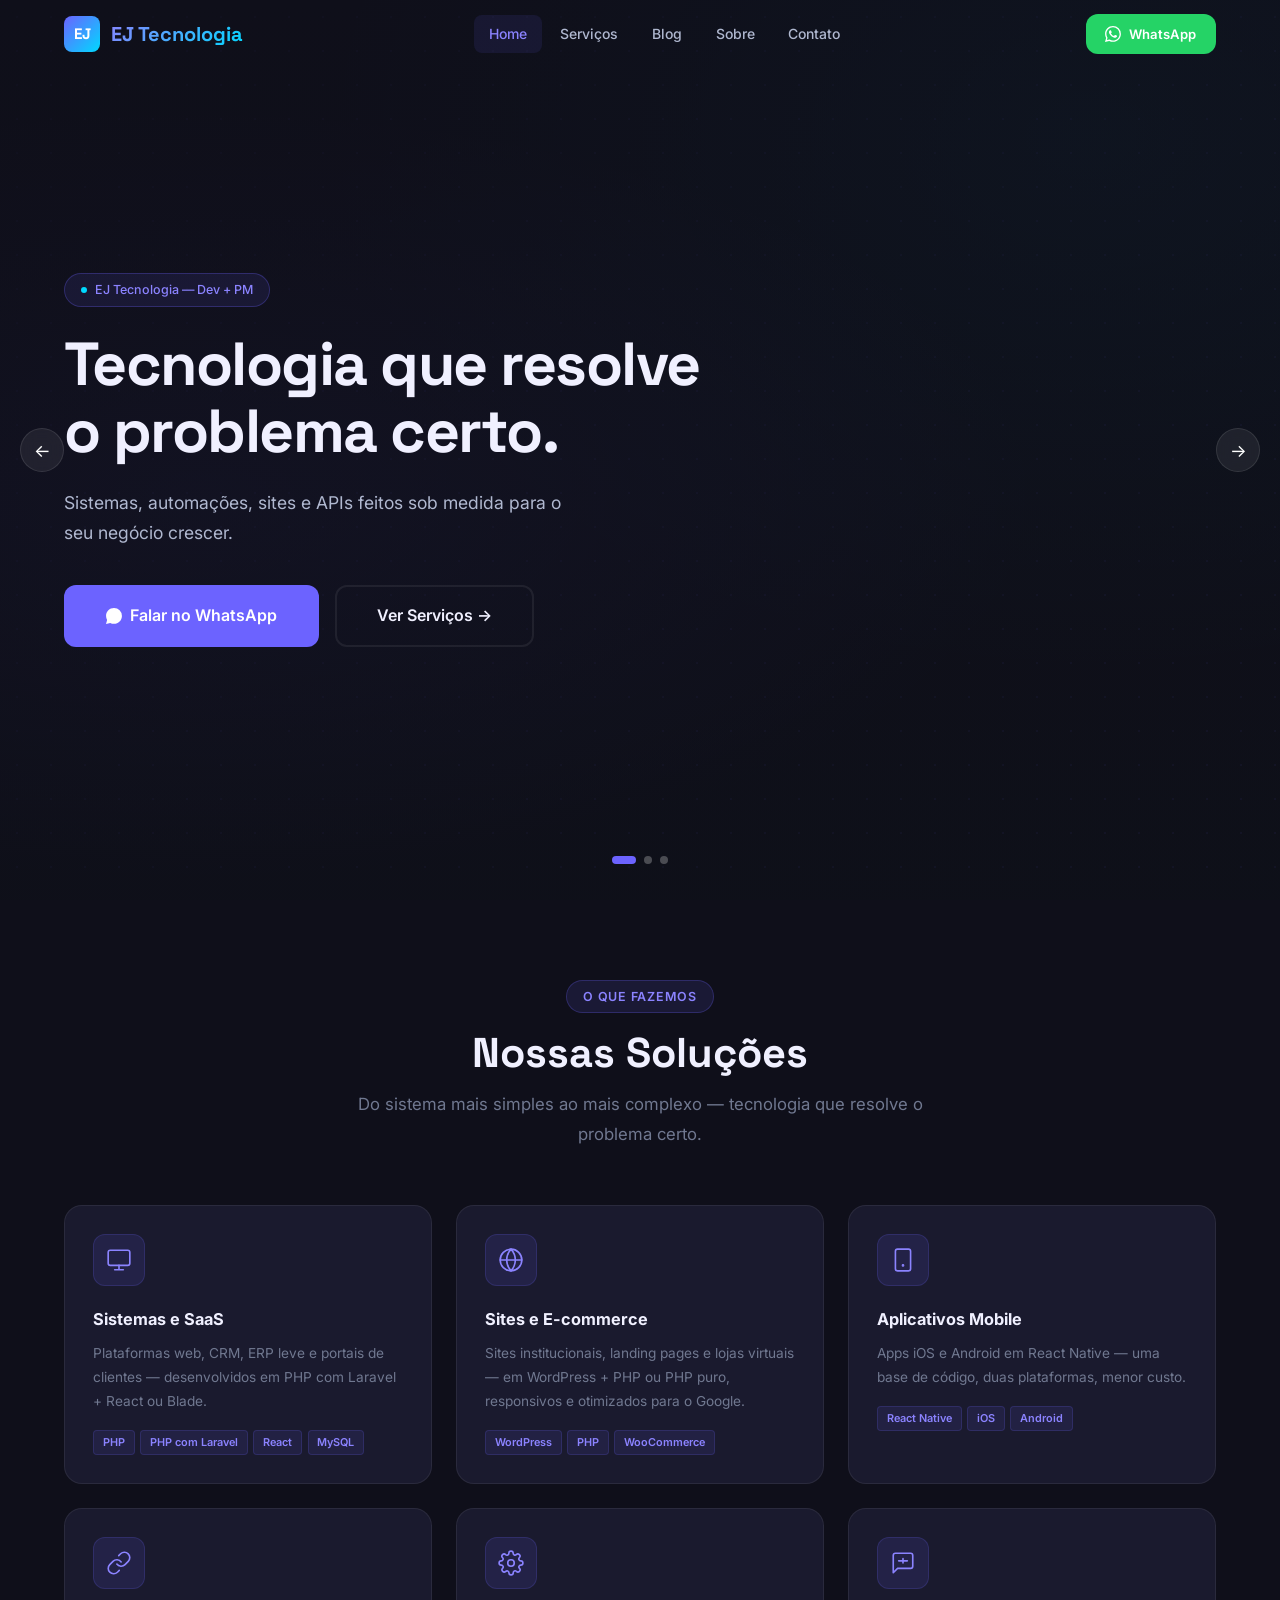
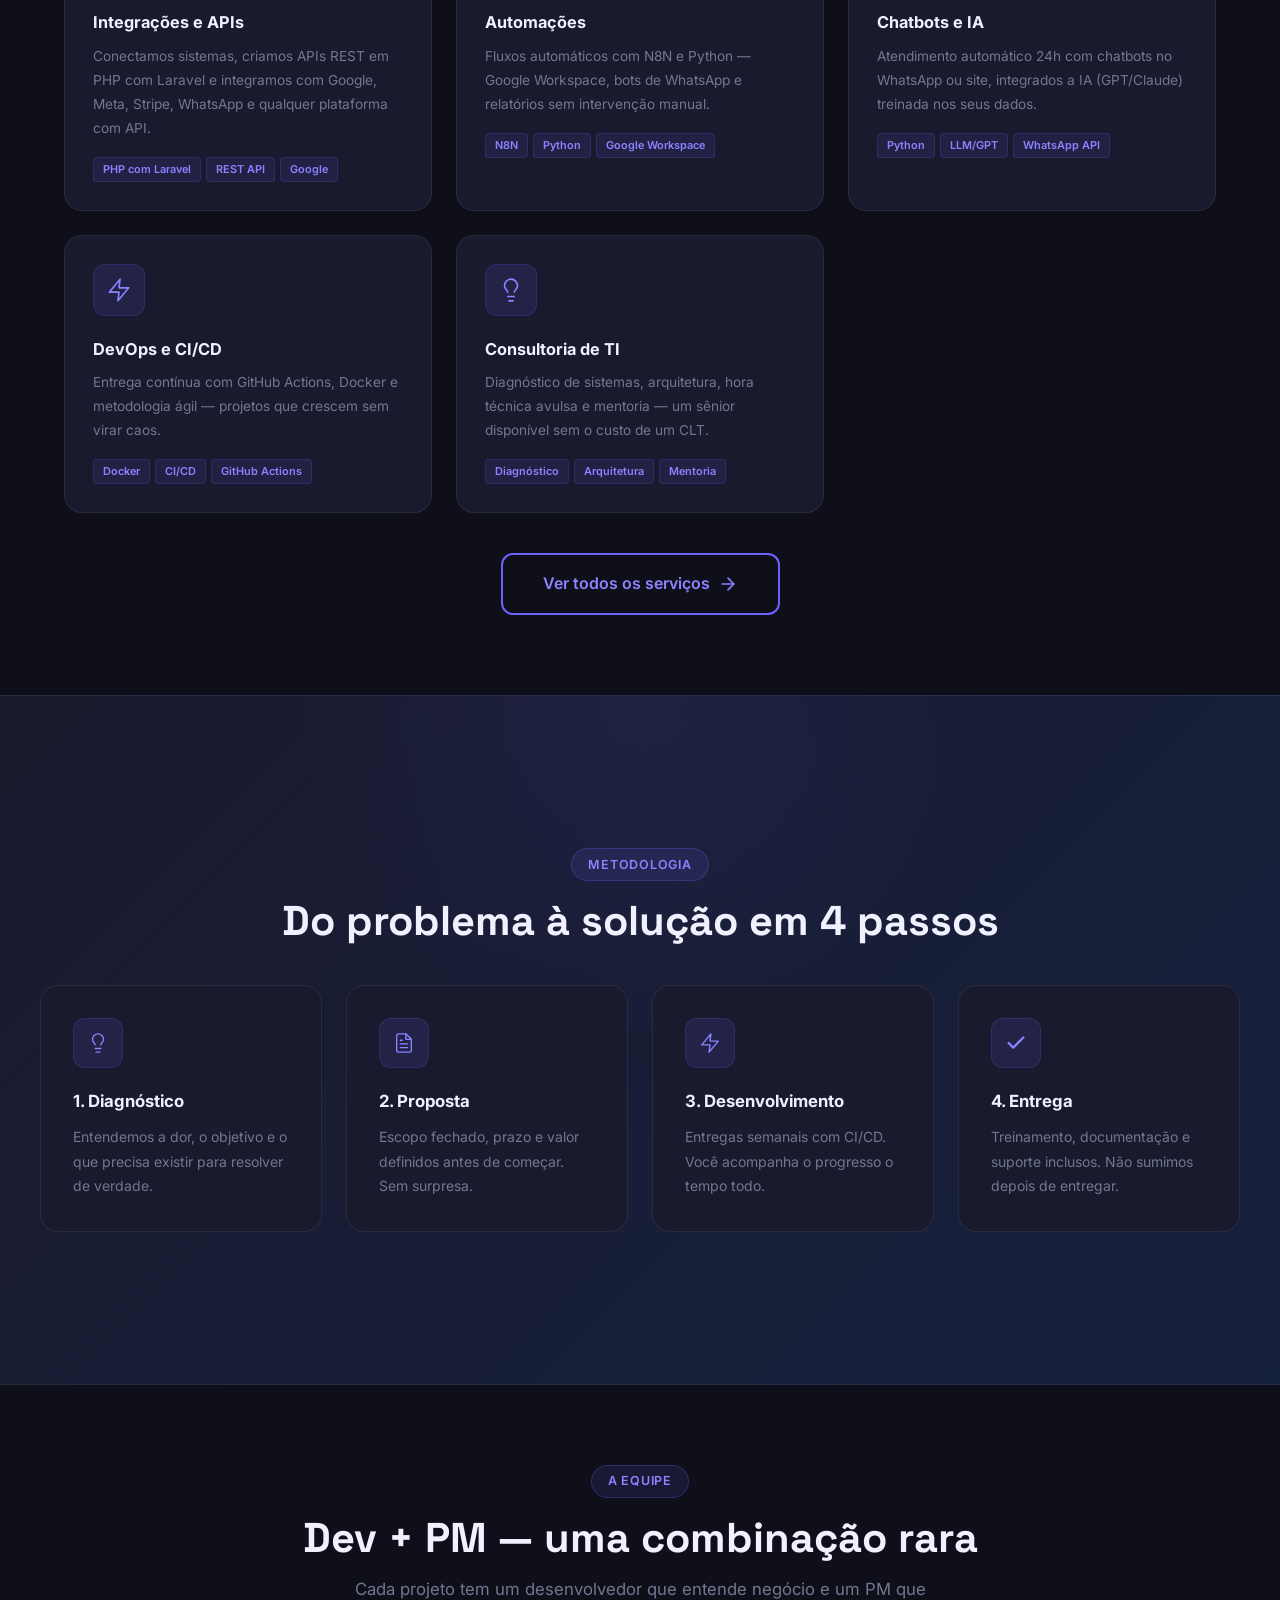
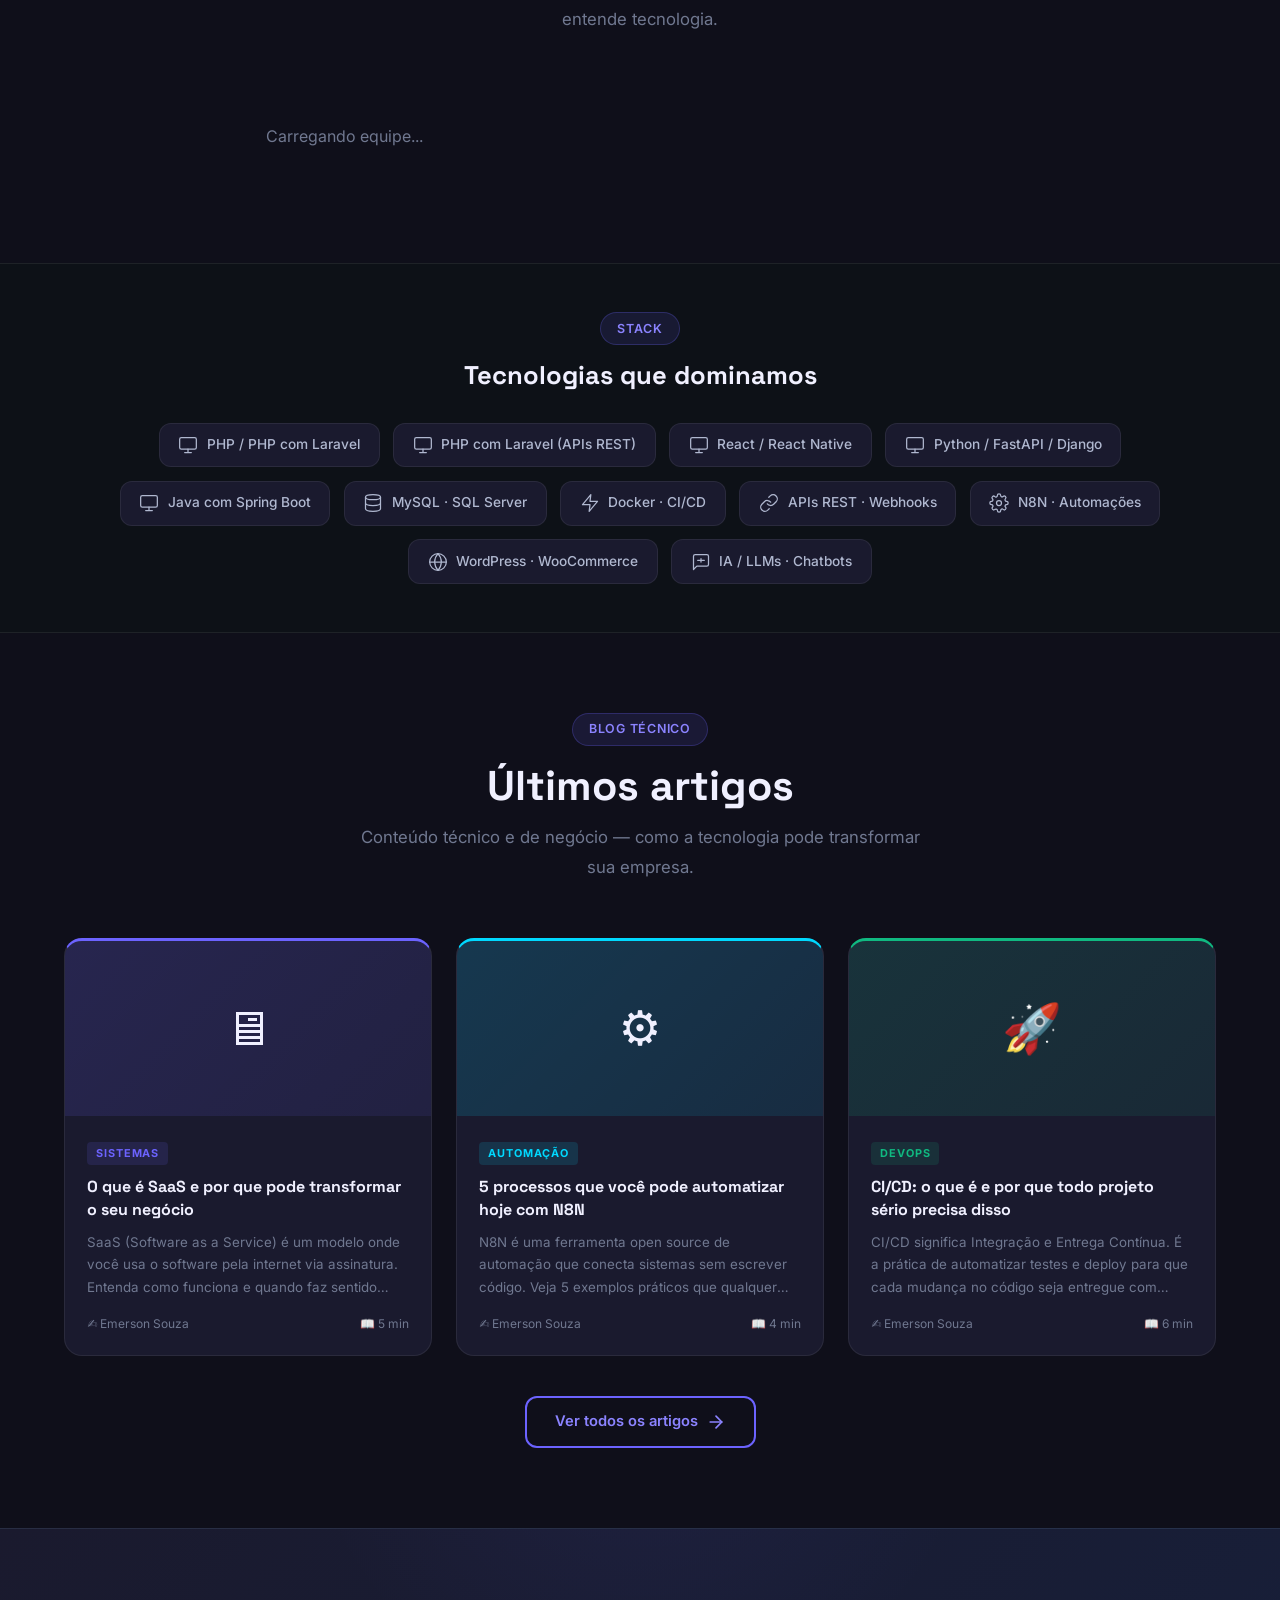
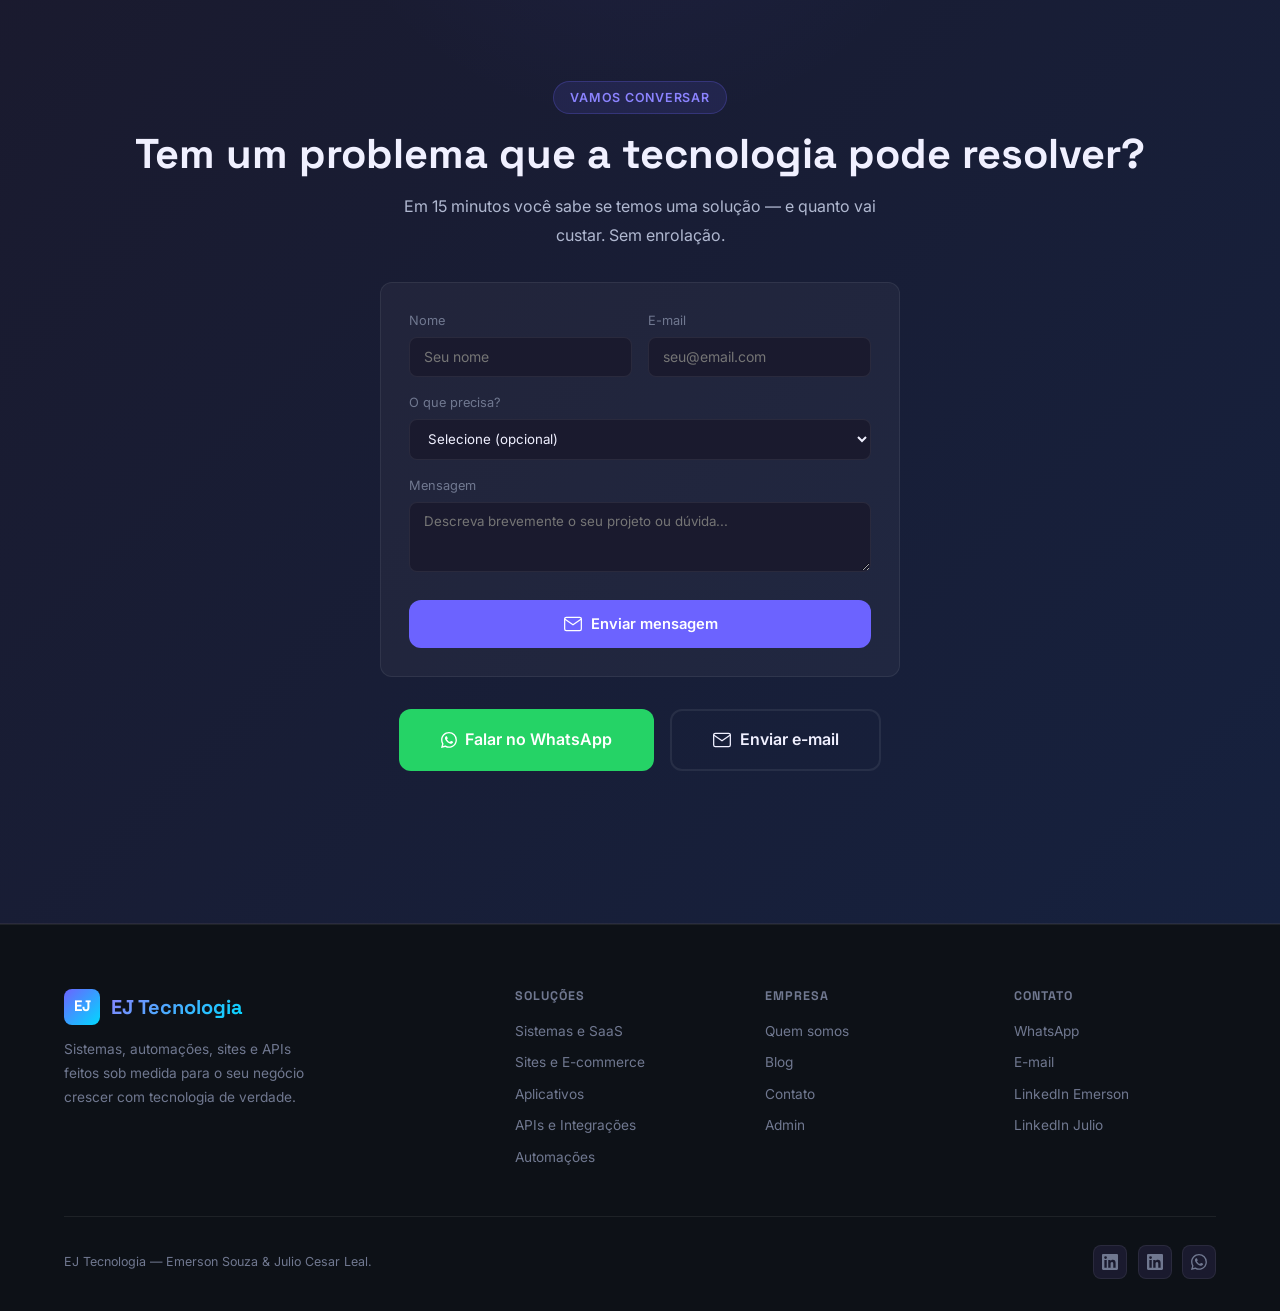
==== site/index.html @ b880fc62 "feat: site EJ Tecnologia v1.0 — site completo + admin panel Frontend (HTML/CSS/JS vanilla): - 5 pági" ====
﻿<!DOCTYPE html>
<html lang="pt-BR">
<head>
  <meta charset="UTF-8">
  <meta name="viewport" content="width=device-width, initial-scale=1.0">
  <!-- Performance: preconnect, favicon, theme-color -->
  <link rel="preconnect" href="https://fonts.googleapis.com">
  <link rel="dns-prefetch" href="https://fonts.googleapis.com">
  <link rel="icon" type="image/png" href="favicon.png">
  <link rel="apple-touch-icon" href="favicon.png">
  <meta name="theme-color" content="#6C63FF">
  <meta name="mobile-web-app-capable" content="yes">
  <meta name="apple-mobile-web-app-status-bar-style" content="black-translucent">
  <title>EJ Tecnologia — Sistemas, Automações e Sites Sob Medida</title>
  <meta name="description" content="Desenvolvemos sistemas SaaS, ERPs, automações, APIs, sites e aplicativos. Emerson Souza + Julio Cesar Leal.">
  <!-- Open Graph / WhatsApp / LinkedIn -->
  <meta property="og:type"        content="website">
  <meta property="og:url"         content="https://ejtecnologia.com.br/">
  <meta property="og:title"       content="EJ Tecnologia — Sistemas, Automações e Sites Sob Medida">
  <meta property="og:description" content="Desenvolvemos sistemas SaaS, ERPs, automações, APIs, sites e aplicativos. Emerson Souza + Julio Cesar Leal.">
  <meta property="og:image"       content="https://ejtecnologia.com.br/og-image.png">
  <meta property="og:locale"      content="pt_BR">
  <meta property="og:site_name"   content="EJ Tecnologia">
  <!-- Twitter Card -->
  <meta name="twitter:card"        content="summary_large_image">
  <meta name="twitter:title"       content="EJ Tecnologia — Sistemas, Automações e Sites Sob Medida">
  <meta name="twitter:description" content="Desenvolvemos sistemas SaaS, ERPs, automações, APIs, sites e aplicativos. Emerson Souza + Julio Cesar Leal.">
  <meta name="twitter:image"       content="https://ejtecnologia.com.br/og-image.png">
  <!-- Fontes (mais rápido que @import no CSS) -->
  <link rel="preconnect" href="https://fonts.gstatic.com" crossorigin>
  <link href="https://fonts.googleapis.com/css2?family=Inter:wght@300;400;500;600;700;800;900&family=Space+Grotesk:wght@400;500;600;700;800&display=swap" rel="stylesheet">
  <link rel="preload" href="css/style.css" as="style">
  <link rel="stylesheet" href="css/style.css">
  <!-- Google Analytics (substituir G-XXXXXXXXXX pelo seu ID) -->
  <!-- <script async src="https://www.googletagmanager.com/gtag/js?id=G-XXXXXXXXXX"></script>
  <script>
    window.dataLayer = window.dataLayer || [];
    function gtag(){dataLayer.push(arguments);}
    gtag('js', new Date());
    gtag('config', 'G-XXXXXXXXXX');
  </script> -->
</head>
<body>

<!-- ── HEADER ────────────────────────────────────────────── -->
<header class="header">
  <div class="container">
    <div class="header-inner">
      <a href="index.html" class="logo">
        <div class="logo-icon">EJ</div>
        <span class="logo-text">EJ Tecnologia</span>
      </a>
      <nav class="nav">
        <a href="index.html"   class="nav-link active">Home</a>
        <a href="servicos.html"class="nav-link">Serviços</a>
        <a href="blog.html"    class="nav-link">Blog</a>
        <a href="#sobre"       class="nav-link">Sobre</a>
        <a href="#contato"     class="nav-link">Contato</a>
      </nav>
      <div class="header-actions">
        <a href="https://wa.me/5511999999999" data-s-wa="contact_whatsapp" class="btn btn-whatsapp btn-sm" target="_blank">
          <svg xmlns="http://www.w3.org/2000/svg" width="16" height="16" viewBox="0 0 16 16" fill="currentColor" style="flex-shrink:0;display:inline-block;vertical-align:middle"><path d="M13.601 2.326A7.854 7.854 0 0 0 7.994 0C3.627 0 .068 3.558.064 7.926c0 1.399.366 2.76 1.057 3.965L0 16l4.204-1.102a7.933 7.933 0 0 0 3.79.965h.004c4.368 0 7.926-3.558 7.93-7.93A7.898 7.898 0 0 0 13.6 2.326zM7.994 14.521a6.573 6.573 0 0 1-3.356-.92l-.24-.144-2.494.654.666-2.433-.156-.251a6.56 6.56 0 0 1-1.007-3.505c0-3.626 2.957-6.584 6.591-6.584a6.56 6.56 0 0 1 4.66 1.931 6.557 6.557 0 0 1 1.928 4.66c-.004 3.639-2.961 6.592-6.592 6.592zm3.615-4.934c-.197-.099-1.17-.578-1.353-.646-.182-.065-.315-.099-.445.099-.133.197-.513.646-.627.775-.114.133-.232.148-.43.05-.197-.1-.836-.308-1.592-.985-.59-.525-.985-1.175-1.103-1.372-.114-.198-.011-.304.088-.403.087-.088.197-.232.296-.346.1-.114.133-.198.198-.33.065-.134.034-.248-.015-.347-.05-.099-.445-1.076-.612-1.47-.16-.389-.323-.335-.445-.34-.114-.007-.247-.007-.38-.007a.729.729 0 0 0-.529.247c-.182.198-.691.677-.691 1.654 0 .977.71 1.916.81 2.049.098.133 1.394 2.132 3.383 2.992.47.205.84.326 1.129.418.475.152.904.129 1.246.08.38-.058 1.171-.48 1.338-.943.164-.464.164-.86.114-.943-.049-.084-.182-.133-.38-.232z"/></svg> WhatsApp
        </a>
      </div>
      <button class="hamburger" aria-label="Menu"><span></span><span></span><span></span></button>
    </div>
  </div>
</header>

<nav class="mobile-nav">
  <a href="index.html"    class="nav-link">Home</a>
  <a href="servicos.html" class="nav-link">Serviços</a>
  <a href="blog.html"     class="nav-link">Blog</a>
  <a href="#sobre"        class="nav-link">Sobre</a>
  <a href="#contato"      class="nav-link">Contato</a>
  <a href="https://wa.me/5511999999999" data-s-wa="contact_whatsapp" class="btn btn-whatsapp" target="_blank">
    <svg xmlns="http://www.w3.org/2000/svg" width="16" height="16" viewBox="0 0 16 16" fill="currentColor" style="flex-shrink:0;display:inline-block;vertical-align:middle"><path d="M13.601 2.326A7.854 7.854 0 0 0 7.994 0C3.627 0 .068 3.558.064 7.926c0 1.399.366 2.76 1.057 3.965L0 16l4.204-1.102a7.933 7.933 0 0 0 3.79.965h.004c4.368 0 7.926-3.558 7.93-7.93A7.898 7.898 0 0 0 13.6 2.326zM7.994 14.521a6.573 6.573 0 0 1-3.356-.92l-.24-.144-2.494.654.666-2.433-.156-.251a6.56 6.56 0 0 1-1.007-3.505c0-3.626 2.957-6.584 6.591-6.584a6.56 6.56 0 0 1 4.66 1.931 6.557 6.557 0 0 1 1.928 4.66c-.004 3.639-2.961 6.592-6.592 6.592zm3.615-4.934c-.197-.099-1.17-.578-1.353-.646-.182-.065-.315-.099-.445.099-.133.197-.513.646-.627.775-.114.133-.232.148-.43.05-.197-.1-.836-.308-1.592-.985-.59-.525-.985-1.175-1.103-1.372-.114-.198-.011-.304.088-.403.087-.088.197-.232.296-.346.1-.114.133-.198.198-.33.065-.134.034-.248-.015-.347-.05-.099-.445-1.076-.612-1.47-.16-.389-.323-.335-.445-.34-.114-.007-.247-.007-.38-.007a.729.729 0 0 0-.529.247c-.182.198-.691.677-.691 1.654 0 .977.71 1.916.81 2.049.098.133 1.394 2.132 3.383 2.992.47.205.84.326 1.129.418.475.152.904.129 1.246.08.38-.058 1.171-.48 1.338-.943.164-.464.164-.86.114-.943-.049-.084-.182-.133-.38-.232z"/></svg> Falar no WhatsApp
  </a>
</nav>

<!-- ── HERO SLIDER ───────────────────────────────────────── -->
<section id="slider-wrap" class="hero-slider">
  <div id="slider-slides"></div>
  <div class="slider-controls" id="slider-dots"></div>
  <div class="slider-arrows">
    <button class="slider-arrow" id="btn-prev" aria-label="Anterior">&#8592;</button>
    <button class="slider-arrow" id="btn-next" aria-label="Próximo">&#8594;</button>
  </div>
</section>

<!-- ── SERVIÇOS ──────────────────────────────────────────── -->
<section class="section" id="servicos">
  <div class="container">
    <div class="section-header">
      <span class="section-tag">O que fazemos</span>
      <h2 class="section-title" data-s="home_services_title">Nossas Soluções</h2>
      <p class="section-subtitle" data-s="home_services_sub">Do sistema mais simples ao mais complexo — tecnologia que resolve o problema certo.</p>
    </div>
    <div class="services-grid" id="service-cards-grid">

      <div class="service-card reveal">
        <div class="service-icon-wrap">
          <svg class="svc-svg"><use href="#i-systems"/></svg>
        </div>
        <div class="service-title">Sistemas e SaaS</div>
        <p class="service-desc">Plataformas web, CRM, ERP leve e portais de clientes — desenvolvidos em PHP com Laravel + React ou Blade.</p>
        <div class="service-tags">
          <span class="service-tag">PHP</span><span class="service-tag">PHP com Laravel</span><span class="service-tag">React</span><span class="service-tag">MySQL</span>
        </div>
      </div>

      <div class="service-card reveal">
        <div class="service-icon-wrap">
          <svg class="svc-svg"><use href="#i-web"/></svg>
        </div>
        <div class="service-title">Sites e E-commerce</div>
        <p class="service-desc">Sites institucionais, landing pages e lojas virtuais — em WordPress + PHP ou PHP puro, responsivos e otimizados para o Google.</p>
        <div class="service-tags">
          <span class="service-tag">WordPress</span><span class="service-tag">PHP</span><span class="service-tag">WooCommerce</span>
        </div>
      </div>

      <div class="service-card reveal">
        <div class="service-icon-wrap">
          <svg class="svc-svg"><use href="#i-mobile"/></svg>
        </div>
        <div class="service-title">Aplicativos Mobile</div>
        <p class="service-desc">Apps iOS e Android em React Native — uma base de código, duas plataformas, menor custo.</p>
        <div class="service-tags">
          <span class="service-tag">React Native</span><span class="service-tag">iOS</span><span class="service-tag">Android</span>
        </div>
      </div>

      <div class="service-card reveal">
        <div class="service-icon-wrap">
          <svg class="svc-svg"><use href="#i-api"/></svg>
        </div>
        <div class="service-title">Integrações e APIs</div>
        <p class="service-desc">Conectamos sistemas, criamos APIs REST em PHP com Laravel e integramos com Google, Meta, Stripe, WhatsApp e qualquer plataforma com API.</p>
        <div class="service-tags">
          <span class="service-tag">PHP com Laravel</span><span class="service-tag">REST API</span><span class="service-tag">Google</span>
        </div>
      </div>

      <div class="service-card reveal">
        <div class="service-icon-wrap">
          <svg class="svc-svg"><use href="#i-automation"/></svg>
        </div>
        <div class="service-title">Automações</div>
        <p class="service-desc">Fluxos automáticos com N8N e Python — Google Workspace, bots de WhatsApp e relatórios sem intervenção manual.</p>
        <div class="service-tags">
          <span class="service-tag">N8N</span><span class="service-tag">Python</span><span class="service-tag">Google Workspace</span>
        </div>
      </div>

      <div class="service-card reveal">
        <div class="service-icon-wrap">
          <svg class="svc-svg"><use href="#i-chatbot"/></svg>
        </div>
        <div class="service-title">Chatbots e IA</div>
        <p class="service-desc">Atendimento automático 24h com chatbots no WhatsApp ou site, integrados a IA (GPT/Claude) treinada nos seus dados.</p>
        <div class="service-tags">
          <span class="service-tag">Python</span><span class="service-tag">LLM/GPT</span><span class="service-tag">WhatsApp API</span>
        </div>
      </div>

      <div class="service-card reveal">
        <div class="service-icon-wrap">
          <svg class="svc-svg"><use href="#i-devops"/></svg>
        </div>
        <div class="service-title">DevOps e CI/CD</div>
        <p class="service-desc">Entrega contínua com GitHub Actions, Docker e metodologia ágil — projetos que crescem sem virar caos.</p>
        <div class="service-tags">
          <span class="service-tag">Docker</span><span class="service-tag">CI/CD</span><span class="service-tag">GitHub Actions</span>
        </div>
      </div>

      <div class="service-card reveal">
        <div class="service-icon-wrap">
          <svg class="svc-svg"><use href="#i-consulting"/></svg>
        </div>
        <div class="service-title">Consultoria de TI</div>
        <p class="service-desc">Diagnóstico de sistemas, arquitetura, hora técnica avulsa e mentoria — um sênior disponível sem o custo de um CLT.</p>
        <div class="service-tags">
          <span class="service-tag">Diagnóstico</span><span class="service-tag">Arquitetura</span><span class="service-tag">Mentoria</span>
        </div>
      </div>
    </div>
    <div style="text-align:center;margin-top:2.5rem">
      <a href="servicos.html" class="btn btn-outline btn-lg">
        Ver todos os serviços <svg class="icon"><use href="#i-arrow"/></svg>
      </a>
    </div>
  </div>
</section>

<!-- ── COMO TRABALHAMOS ───────────────────────────────────── -->
<section class="section cta-section">
  <div class="container cta-inner">
    <span class="section-tag">Metodologia</span>
    <h2 class="section-title cta-title" data-s="home_method_title">Do problema à solução em 4 passos</h2>
    <div class="grid-4 reveal" style="margin-top:2.5rem;text-align:left">
      <div class="card">
        <div class="card-icon"><svg class="svc-svg" style="width:22px;height:22px"><use href="#i-consulting"/></svg></div>
        <div class="card-title" data-s="home_step1_title">1. Diagnóstico</div>
        <p class="card-text" data-s="home_step1_desc">Entendemos a dor, o objetivo e o que precisa existir para resolver de verdade.</p>
      </div>
      <div class="card">
        <div class="card-icon"><svg class="svc-svg" style="width:22px;height:22px"><use href="#i-post"/></svg></div>
        <div class="card-title" data-s="home_step2_title">2. Proposta</div>
        <p class="card-text" data-s="home_step2_desc">Escopo fechado, prazo e valor definidos antes de começar. Sem surpresa.</p>
      </div>
      <div class="card">
        <div class="card-icon"><svg class="svc-svg" style="width:22px;height:22px"><use href="#i-devops"/></svg></div>
        <div class="card-title" data-s="home_step3_title">3. Desenvolvimento</div>
        <p class="card-text" data-s="home_step3_desc">Entregas semanais com CI/CD. Você acompanha o progresso o tempo todo.</p>
      </div>
      <div class="card">
        <div class="card-icon"><svg class="svc-svg" style="width:22px;height:22px"><use href="#i-check"/></svg></div>
        <div class="card-title" data-s="home_step4_title">4. Entrega</div>
        <p class="card-text" data-s="home_step4_desc">Treinamento, documentação e suporte inclusos. Não sumimos depois de entregar.</p>
      </div>
    </div>
  </div>
</section>

<!-- ── EQUIPE ─────────────────────────────────────────────── -->
<section class="section" id="sobre">
  <div class="container">
    <div class="section-header">
      <span class="section-tag">A equipe</span>
      <h2 class="section-title" data-s="home_about_title">Dev + PM — uma combinação rara</h2>
      <p class="section-subtitle" data-s="home_about_sub">Cada projeto tem um desenvolvedor que entende negócio e um PM que entende tecnologia.</p>
    </div>
    <div class="team-grid reveal" id="team-grid-home"><!-- carregado via JS --></div>
  </div>
</section>

<!-- ── STACK ──────────────────────────────────────────────── -->
<section class="section-sm" style="background:var(--surface3);border-top:1px solid var(--border-light);border-bottom:1px solid var(--border-light)">
  <div class="container">
    <div class="section-header" style="margin-bottom:2rem">
      <span class="section-tag">Stack</span>
      <h3 class="section-title">Tecnologias que dominamos</h3>
    </div>
    <div class="stack-wrap reveal">
      <div class="stack-chip"><svg class="icon"><use href="#i-systems"/></svg> PHP / PHP com Laravel</div>
      <div class="stack-chip"><svg class="icon"><use href="#i-systems"/></svg> PHP com Laravel (APIs REST)</div>
      <div class="stack-chip"><svg class="icon"><use href="#i-systems"/></svg> React / React Native</div>
      <div class="stack-chip"><svg class="icon"><use href="#i-systems"/></svg> Python / FastAPI / Django</div>
      <div class="stack-chip"><svg class="icon"><use href="#i-systems"/></svg> Java com Spring Boot</div>
      <div class="stack-chip"><svg class="icon"><use href="#i-db"/></svg> MySQL · SQL Server</div>
      <div class="stack-chip"><svg class="icon"><use href="#i-devops"/></svg> Docker · CI/CD</div>
      <div class="stack-chip"><svg class="icon"><use href="#i-api"/></svg> APIs REST · Webhooks</div>
      <div class="stack-chip"><svg class="icon"><use href="#i-automation"/></svg> N8N · Automações</div>
      <div class="stack-chip"><svg class="icon"><use href="#i-web"/></svg> WordPress · WooCommerce</div>
      <div class="stack-chip"><svg class="icon"><use href="#i-chatbot"/></svg> IA / LLMs · Chatbots</div>
    </div>
  </div>
</section>

<!-- ── BLOG PREVIEW ───────────────────────────────────────── -->
<section class="section">
  <div class="container">
    <div class="section-header">
      <span class="section-tag">Blog Técnico</span>
      <h2 class="section-title">Últimos artigos</h2>
      <p class="section-subtitle">Conteúdo técnico e de negócio — como a tecnologia pode transformar sua empresa.</p>
    </div>
    <div class="blog-grid" id="home-blog"></div>
    <div style="text-align:center;margin-top:2.5rem">
      <a href="blog.html" class="btn btn-outline">Ver todos os artigos <svg class="icon"><use href="#i-arrow"/></svg></a>
    </div>
  </div>
</section>

<!-- ── CTA ────────────────────────────────────────────────── -->
<section class="section cta-section" id="contato">
  <div class="container">
    <div class="cta-inner">
      <span class="section-tag">Vamos conversar</span>
      <h2 class="section-title cta-title" data-s="home_cta_title">Tem um problema que a tecnologia pode resolver?</h2>
      <p class="cta-sub" data-s="home_cta_sub">Em 15 minutos você sabe se temos uma solução — e quanto vai custar. Sem enrolação.</p>
      <!-- Formulário de Contato (Formspree) -->
      <form id="contact-form" id="contact-form" data-api="/contact"
        style="background:rgba(255,255,255,.04);border:1px solid var(--border-light);border-radius:var(--radius);padding:1.75rem;margin:1.5rem auto 2rem;max-width:520px;text-align:left">
        <div style="display:grid;grid-template-columns:1fr 1fr;gap:1rem;margin-bottom:1rem">
          <div>
            <label style="font-size:.8rem;color:var(--text-mut);display:block;margin-bottom:.35rem">Nome</label>
            <input name="name" type="text" required placeholder="Seu nome" class="form-control" style="background:var(--surface);border:1px solid var(--border-light);border-radius:var(--radius-sm);padding:.65rem .9rem;color:var(--text);width:100%;box-sizing:border-box">
          </div>
          <div>
            <label style="font-size:.8rem;color:var(--text-mut);display:block;margin-bottom:.35rem">E-mail</label>
            <input name="email" type="email" required placeholder="seu@email.com" class="form-control" style="background:var(--surface);border:1px solid var(--border-light);border-radius:var(--radius-sm);padding:.65rem .9rem;color:var(--text);width:100%;box-sizing:border-box">
          </div>
        </div>
        <div style="margin-bottom:1rem">
          <label style="font-size:.8rem;color:var(--text-mut);display:block;margin-bottom:.35rem">O que precisa?</label>
          <select name="service" style="background:var(--surface);border:1px solid var(--border-light);border-radius:var(--radius-sm);padding:.65rem .9rem;color:var(--text);width:100%;box-sizing:border-box">
            <option value="">Selecione (opcional)</option>
            <option>Sistema / SaaS</option>
            <option>Site ou E-commerce</option>
            <option>API / Integração</option>
            <option>Automação</option>
            <option>Chatbot / IA</option>
            <option>DevOps / CI/CD</option>
            <option>Consultoria</option>
            <option>Outro</option>
          </select>
        </div>
        <div style="margin-bottom:1.25rem">
          <label style="font-size:.8rem;color:var(--text-mut);display:block;margin-bottom:.35rem">Mensagem</label>
          <textarea name="message" rows="3" required placeholder="Descreva brevemente o seu projeto ou dúvida..." style="background:var(--surface);border:1px solid var(--border-light);border-radius:var(--radius-sm);padding:.65rem .9rem;color:var(--text);width:100%;box-sizing:border-box;resize:vertical"></textarea>
        </div>
        <input type="hidden" name="_subject" value="Novo contato — EJ Tecnologia">
        <input type="text" name="_gotcha" style="display:none"> <!-- honeypot anti-spam -->
        <button type="submit" class="btn btn-primary" style="width:100%;justify-content:center">
          <svg class="icon icon-sm"><use href="#i-email"/></svg> Enviar mensagem
        </button>
        <p id="contact-ok" style="display:none;color:var(--success);text-align:center;margin-top:.75rem;font-size:.875rem">✅ Mensagem enviada! Retornamos em até 24h.</p>
        <p id="contact-err" style="display:none;color:var(--danger);text-align:center;margin-top:.75rem;font-size:.875rem">❌ Erro ao enviar. Tente pelo WhatsApp.</p>
      </form>
      <div class="cta-acts">
        <a href="https://wa.me/5511999999999" data-s-wa="contact_whatsapp" class="btn btn-whatsapp btn-lg" target="_blank">
          <svg xmlns="http://www.w3.org/2000/svg" width="16" height="16" viewBox="0 0 16 16" fill="currentColor" style="flex-shrink:0;display:inline-block;vertical-align:middle"><path d="M13.601 2.326A7.854 7.854 0 0 0 7.994 0C3.627 0 .068 3.558.064 7.926c0 1.399.366 2.76 1.057 3.965L0 16l4.204-1.102a7.933 7.933 0 0 0 3.79.965h.004c4.368 0 7.926-3.558 7.93-7.93A7.898 7.898 0 0 0 13.6 2.326zM7.994 14.521a6.573 6.573 0 0 1-3.356-.92l-.24-.144-2.494.654.666-2.433-.156-.251a6.56 6.56 0 0 1-1.007-3.505c0-3.626 2.957-6.584 6.591-6.584a6.56 6.56 0 0 1 4.66 1.931 6.557 6.557 0 0 1 1.928 4.66c-.004 3.639-2.961 6.592-6.592 6.592zm3.615-4.934c-.197-.099-1.17-.578-1.353-.646-.182-.065-.315-.099-.445.099-.133.197-.513.646-.627.775-.114.133-.232.148-.43.05-.197-.1-.836-.308-1.592-.985-.59-.525-.985-1.175-1.103-1.372-.114-.198-.011-.304.088-.403.087-.088.197-.232.296-.346.1-.114.133-.198.198-.33.065-.134.034-.248-.015-.347-.05-.099-.445-1.076-.612-1.47-.16-.389-.323-.335-.445-.34-.114-.007-.247-.007-.38-.007a.729.729 0 0 0-.529.247c-.182.198-.691.677-.691 1.654 0 .977.71 1.916.81 2.049.098.133 1.394 2.132 3.383 2.992.47.205.84.326 1.129.418.475.152.904.129 1.246.08.38-.058 1.171-.48 1.338-.943.164-.464.164-.86.114-.943-.049-.084-.182-.133-.38-.232z"/></svg> Falar no WhatsApp
        </a>
        <a href="mailto:contato@ejtecnologia.com.br" data-s-mail="contact_email" class="btn btn-secondary btn-lg">
          <svg class="icon"><use href="#i-email"/></svg> Enviar e-mail
        </a>
      </div>
    </div>
  </div>
</section>

<!-- ── FOOTER ─────────────────────────────────────────────── -->
<footer class="footer">
  <div class="container">
    <div class="footer-grid">
      <div class="footer-brand">
        <a href="index.html" class="logo"><div class="logo-icon">EJ</div><span class="logo-text">EJ Tecnologia</span></a>
        <p>Sistemas, automações, sites e APIs feitos sob medida para o seu negócio crescer com tecnologia de verdade.</p>
      </div>
      <div class="footer-col">
        <h4>Soluções</h4>
        <div class="footer-links">
          <a href="servicos.html">Sistemas e SaaS</a>
          <a href="servicos.html">Sites e E-commerce</a>
          <a href="servicos.html">Aplicativos</a>
          <a href="servicos.html">APIs e Integrações</a>
          <a href="servicos.html">Automações</a>
        </div>
      </div>
      <div class="footer-col">
        <h4>Empresa</h4>
        <div class="footer-links">
          <a href="#sobre">Quem somos</a>
          <a href="blog.html">Blog</a>
          <a href="#contato">Contato</a>
          <a href="admin.html">Admin</a>
        </div>
      </div>
      <div class="footer-col">
        <h4>Contato</h4>
        <div class="footer-links">
          <a href="https://wa.me/5511999999999" data-s-wa="contact_whatsapp" target="_blank">WhatsApp</a>
          <a href="mailto:contato@ejtecnologia.com.br" data-s-mail="contact_email">E-mail</a>
          <a href="https://www.linkedin.com/in/emerson-souza-55994b13b/" target="_blank">LinkedIn Emerson</a>
          <a href="https://www.linkedin.com/in/julio-cesar-souza-leal/" target="_blank">LinkedIn Julio</a>
        </div>
      </div>
    </div>
    <div class="footer-bottom">
      <p><span data-s="site_name">EJ Tecnologia</span> — Emerson Souza & Julio Cesar Leal. <span style="color:var(--text-mut);font-size:.85em" data-s="footer_text"></span></p>
      <div class="socials">
        <a href="https://www.linkedin.com/in/emerson-souza-55994b13b/" target="_blank" class="social-btn" title="LinkedIn Emerson">
          <svg class="icon" style="width:16px;height:16px"><use href="#i-linkedin"/></svg>
        </a>
        <a href="https://www.linkedin.com/in/julio-cesar-souza-leal/" target="_blank" class="social-btn" title="LinkedIn Julio">
          <svg class="icon" style="width:16px;height:16px"><use href="#i-linkedin"/></svg>
        </a>
        <a href="https://wa.me/5511999999999" data-s-wa="contact_whatsapp" target="_blank" class="social-btn" title="WhatsApp">
          <svg xmlns="http://www.w3.org/2000/svg" width="16" height="16" viewBox="0 0 16 16" fill="currentColor" style="flex-shrink:0;display:inline-block;vertical-align:middle"><path d="M13.601 2.326A7.854 7.854 0 0 0 7.994 0C3.627 0 .068 3.558.064 7.926c0 1.399.366 2.76 1.057 3.965L0 16l4.204-1.102a7.933 7.933 0 0 0 3.79.965h.004c4.368 0 7.926-3.558 7.93-7.93A7.898 7.898 0 0 0 13.6 2.326zM7.994 14.521a6.573 6.573 0 0 1-3.356-.92l-.24-.144-2.494.654.666-2.433-.156-.251a6.56 6.56 0 0 1-1.007-3.505c0-3.626 2.957-6.584 6.591-6.584a6.56 6.56 0 0 1 4.66 1.931 6.557 6.557 0 0 1 1.928 4.66c-.004 3.639-2.961 6.592-6.592 6.592zm3.615-4.934c-.197-.099-1.17-.578-1.353-.646-.182-.065-.315-.099-.445.099-.133.197-.513.646-.627.775-.114.133-.232.148-.43.05-.197-.1-.836-.308-1.592-.985-.59-.525-.985-1.175-1.103-1.372-.114-.198-.011-.304.088-.403.087-.088.197-.232.296-.346.1-.114.133-.198.198-.33.065-.134.034-.248-.015-.347-.05-.099-.445-1.076-.612-1.47-.16-.389-.323-.335-.445-.34-.114-.007-.247-.007-.38-.007a.729.729 0 0 0-.529.247c-.182.198-.691.677-.691 1.654 0 .977.71 1.916.81 2.049.098.133 1.394 2.132 3.383 2.992.47.205.84.326 1.129.418.475.152.904.129 1.246.08.38-.058 1.171-.48 1.338-.943.164-.464.164-.86.114-.943-.049-.084-.182-.133-.38-.232z"/></svg>
        </a>
      </div>
    </div>
  </div>
</footer>

<script src="js/icons.js" defer></script>
<script src="js/data.js" defer></script>
<script src="js/config.js?v=45" defer></script>
<script src="js/main.js?v=18" defer></script>
</body>
</html>
---- site/css/style.css ----
/* ============================================================
   EJ TECNOLOGIA — CSS PRINCIPAL
   Dark Tech Theme | Emerson Souza + Julio Cesar Leal
   ============================================================ */


/* ── 1. VARIÁVEIS ─────────────────────────────────────────── */
:root {
  --primary:       #6C63FF;
  --primary-light: #8B83FF;
  --primary-dark:  #5A52E0;
  --secondary:     #00D9FF;
  --accent:        #FF6B6B;
  --success:       #10B981;
  --warning:       #F59E0B;
  --danger:        #EF4444;

  --bg:       #0F0F1A;
  --surface:  #1A1A2E;
  --surface2: #16213E;
  --surface3: #0D1117;

  --border:       rgba(108,99,255,.2);
  --border-light: rgba(255,255,255,.07);

  --text:     #F0F0FF;
  --text-sec: #B0B8D0;
  --text-mut: #707890;

  --shadow-sm: 0 2px 8px rgba(0,0,0,.35);
  --shadow:    0 4px 24px rgba(0,0,0,.45);
  --shadow-lg: 0 8px 48px rgba(0,0,0,.55);
  --glow:      0 0 40px rgba(108,99,255,.25);

  --radius-sm: 8px;
  --radius:    12px;
  --radius-lg: 18px;
  --radius-xl: 28px;

  --transition: .3s ease;
  --trans-fast: .15s ease;

  --nav-h: 68px;
  --max-w: 1200px;

  --font:    'Inter', system-ui, sans-serif;
  --font-d:  'Space Grotesk', 'Inter', sans-serif;
}

/* ── 2. RESET ─────────────────────────────────────────────── */
*, *::before, *::after { margin:0; padding:0; box-sizing:border-box; }
html { scroll-behavior:smooth; font-size:16px; }
body { font-family:var(--font); background:var(--bg); color:var(--text); line-height:1.6; overflow-x:hidden; }
img  { max-width:100%; height:auto; display:block; }
a    { color:inherit; text-decoration:none; transition:var(--transition); }
ul, ol { list-style:none; }
button { font-family:var(--font); cursor:pointer; border:none; background:none; }
input, textarea, select { font-family:var(--font); }

/* ── 3. TIPOGRAFIA ────────────────────────────────────────── */
h1,h2,h3,h4,h5,h6 { font-family:var(--font-d); font-weight:700; line-height:1.15; color:var(--text); }
h1 { font-size:clamp(2rem,5.5vw,3.8rem); }
h2 { font-size:clamp(1.5rem,3.5vw,2.6rem); }
h3 { font-size:clamp(1.15rem,2.5vw,1.6rem); }
h4 { font-size:1.15rem; }
p  { color:var(--text-sec); line-height:1.8; }
.text-primary  { color:var(--primary-light); }
.text-secondary{ color:var(--secondary); }
.text-muted    { color:var(--text-mut); }
.text-center   { text-align:center; }
.gradient-text {
  background:linear-gradient(135deg,var(--primary-light),var(--secondary));
  -webkit-background-clip:text; -webkit-text-fill-color:transparent; background-clip:text;
}

/* ── 4. LAYOUT ────────────────────────────────────────────── */
.container { width:100%; max-width:var(--max-w); margin:0 auto; padding:0 1.5rem; }
.section    { padding:5rem 0; }
.section-sm { padding:3rem 0; }

.section-header  { text-align:center; margin-bottom:3.5rem; }
.section-tag {
  display:inline-block; background:rgba(108,99,255,.12); color:var(--primary-light);
  padding:.35rem 1rem; border-radius:100px; font-size:.78rem; font-weight:600;
  letter-spacing:.06em; text-transform:uppercase; margin-bottom:1rem;
  border:1px solid rgba(108,99,255,.25);
}
.section-title    { margin-bottom:.75rem; }
.section-subtitle { font-size:1.05rem; color:var(--text-mut); max-width:580px; margin:0 auto; }

.grid-2 { display:grid; grid-template-columns:repeat(2,1fr); gap:1.5rem; }
.grid-3 { display:grid; grid-template-columns:repeat(3,1fr); gap:1.5rem; }
.grid-4 { display:grid; grid-template-columns:repeat(4,1fr); gap:1.5rem; }
.flex         { display:flex; }
.flex-center  { display:flex; align-items:center; justify-content:center; }
.flex-between { display:flex; align-items:center; justify-content:space-between; }
.gap-1{gap:.5rem;} .gap-2{gap:1rem;} .gap-3{gap:1.5rem;}

/* ── 5. BOTÕES ────────────────────────────────────────────── */
.btn {
  display:inline-flex; align-items:center; gap:.5rem;
  padding:.75rem 1.75rem; border-radius:var(--radius);
  font-weight:600; font-size:.92rem; border:2px solid transparent;
  transition:var(--transition); white-space:nowrap; cursor:pointer;
}
.btn-primary  { background:var(--primary); color:#fff; }
.btn-primary:hover { background:var(--primary-light); transform:translateY(-2px); box-shadow:0 8px 28px rgba(108,99,255,.4); }
.btn-secondary{ background:transparent; color:var(--text); border-color:var(--border-light); }
.btn-secondary:hover { border-color:var(--primary); color:var(--primary-light); transform:translateY(-2px); }
.btn-outline  { background:transparent; color:var(--primary-light); border-color:var(--primary); }
.btn-outline:hover  { background:var(--primary); color:#fff; }
.btn-danger   { background:rgba(239,68,68,.12); color:var(--danger); border:1px solid rgba(239,68,68,.25); }
.btn-danger:hover   { background:var(--danger); color:#fff; }
.btn-sm  { padding:.45rem 1.1rem; font-size:.82rem; }
.btn-lg  { padding:1rem 2.5rem; font-size:1rem; }
.btn-whatsapp { background:#25D366; color:#fff; border-color:transparent; }
.btn-whatsapp:hover { background:#20BA5A; transform:translateY(-2px); box-shadow:0 8px 28px rgba(37,211,102,.4); }
.btn-full { width:100%; justify-content:center; }

/* ── 6. CARDS ─────────────────────────────────────────────── */
.card {
  background:var(--surface); border:1px solid var(--border-light);
  border-radius:var(--radius-lg); padding:2rem; transition:var(--transition);
  position:relative; overflow:hidden;
}
.card::before {
  content:''; position:absolute; top:0; left:0; right:0; height:2px;
  background:linear-gradient(90deg,var(--primary),var(--secondary)); opacity:0; transition:var(--transition);
}
.card:hover { border-color:var(--border); transform:translateY(-5px); box-shadow:var(--shadow-lg); }
.card:hover::before { opacity:1; }
.card-icon {
  width:50px; height:50px; background:rgba(108,99,255,.12); border-radius:var(--radius);
  display:flex; align-items:center; justify-content:center; font-size:1.4rem;
  margin-bottom:1.25rem; border:1px solid rgba(108,99,255,.18);
}
.card-title { font-size:1.05rem; font-weight:700; margin-bottom:.65rem; color:var(--text); }
.card-text  { font-size:.875rem; color:var(--text-mut); line-height:1.75; }

/* ── 7. HEADER ────────────────────────────────────────────── */
.header {
  position:fixed; top:0; left:0; right:0; height:var(--nav-h); z-index:1000; transition:var(--transition);
}
.header.scrolled {
  background:rgba(15,15,26,.93); backdrop-filter:blur(20px);
  border-bottom:1px solid var(--border-light); box-shadow:0 4px 32px rgba(0,0,0,.35);
}
.header-inner { display:flex; align-items:center; justify-content:space-between; height:var(--nav-h); gap:2rem; }

.logo { display:flex; align-items:center; gap:.7rem; font-family:var(--font-d); font-size:1.25rem; font-weight:800; flex-shrink:0; }
.logo-icon {
  width:36px; height:36px; background:linear-gradient(135deg,var(--primary),var(--secondary));
  border-radius:8px; display:flex; align-items:center; justify-content:center; font-size:.95rem; color:#fff;
}
.logo-text { background:linear-gradient(135deg,var(--primary-light),var(--secondary));
  -webkit-background-clip:text; -webkit-text-fill-color:transparent; background-clip:text; }

.nav { display:flex; align-items:center; gap:.2rem; }
.nav-link {
  padding:.5rem .95rem; border-radius:var(--radius-sm); font-weight:500; font-size:.875rem;
  color:var(--text-sec); transition:var(--transition);
}
.nav-link:hover, .nav-link.active { color:var(--primary-light); background:rgba(108,99,255,.1); }

.header-actions { display:flex; align-items:center; gap:.75rem; flex-shrink:0; }

.hamburger { display:none; flex-direction:column; gap:5px; padding:.5rem; cursor:pointer; border-radius:var(--radius-sm); transition:var(--transition); }
.hamburger:hover { background:rgba(255,255,255,.05); }
.hamburger span { display:block; width:24px; height:2px; background:var(--text); border-radius:2px; transition:var(--transition); }
.hamburger.active span:nth-child(1) { transform:translateY(7px) rotate(45deg); }
.hamburger.active span:nth-child(2) { opacity:0; transform:scaleX(0); }
.hamburger.active span:nth-child(3) { transform:translateY(-7px) rotate(-45deg); }

.mobile-nav {
  position:fixed; top:var(--nav-h); left:0; right:0;
  background:rgba(15,15,26,.97); backdrop-filter:blur(24px);
  padding:1.25rem 1.5rem 1.5rem; z-index:999;
  transform:translateY(-110%); opacity:0; transition:var(--transition);
  border-bottom:1px solid var(--border-light);
}
.mobile-nav.open { transform:translateY(0); opacity:1; }
.mobile-nav .nav-link { display:block; padding:.85rem 1rem; font-size:.95rem; border-radius:var(--radius); margin-bottom:.2rem; }
.mobile-nav .btn { width:100%; justify-content:center; margin-top:.5rem; }

/* ── 8. HERO SLIDER ───────────────────────────────────────── */
.hero-slider { position:relative; min-height:100vh; overflow:hidden; }

.hero-slide {
  display:none; min-height:100vh; align-items:center; position:relative;
  padding-top:var(--nav-h);
  background:
    radial-gradient(ellipse at 15% 55%,rgba(108,99,255,.14) 0%,transparent 55%),
    radial-gradient(ellipse at 85% 15%,rgba(0,217,255,.08) 0%,transparent 50%),
    linear-gradient(180deg,var(--bg) 0%,var(--surface3) 100%);
  animation:fadeSlide .55s ease both;
}
.hero-slide.active { display:flex; }
.hero-slide::after {
  content:''; position:absolute; inset:0;
  background-image:radial-gradient(circle,rgba(108,99,255,.12) 1px,transparent 1px);
  background-size:34px 34px; pointer-events:none;
}

.hero-content { position:relative; z-index:2; max-width:660px; }
.hero-tag {
  display:inline-flex; align-items:center; gap:.5rem;
  background:rgba(108,99,255,.1); border:1px solid rgba(108,99,255,.28);
  border-radius:100px; padding:.38rem 1rem; font-size:.78rem; font-weight:500;
  color:var(--primary-light); margin-bottom:1.5rem;
}
.hero-dot { width:6px; height:6px; background:var(--secondary); border-radius:50%; animation:blink 2s infinite; }
.hero-title { font-size:clamp(2.1rem,5.5vw,3.8rem); font-weight:900; line-height:1.1; letter-spacing:-.025em; margin-bottom:1.4rem; }
.hero-sub { font-size:1.1rem; color:var(--text-sec); margin-bottom:2.25rem; line-height:1.75; max-width:500px; }
.hero-actions { display:flex; flex-wrap:wrap; gap:1rem; margin-bottom:3rem; }
.hero-stats { display:flex; gap:2.5rem; flex-wrap:wrap; }
.hero-stat-val { font-size:1.7rem; font-weight:800; font-family:var(--font-d); line-height:1; color:var(--text); }
.hero-stat-lbl { font-size:.75rem; color:var(--text-mut); margin-top:.2rem; }

.slider-controls { position:absolute; bottom:2.25rem; left:50%; transform:translateX(-50%); display:flex; gap:.5rem; z-index:10; }
.slider-dot { width:8px; height:8px; border-radius:50%; background:rgba(255,255,255,.25); cursor:pointer; transition:var(--transition); border:none; }
.slider-dot.active { width:24px; border-radius:4px; background:var(--primary); }
.slider-arrows { position:absolute; top:50%; transform:translateY(-50%); width:100%; display:flex; justify-content:space-between; padding:0 1.25rem; z-index:10; pointer-events:none; }
.slider-arrow {
  width:44px; height:44px; background:rgba(255,255,255,.07); border:1px solid rgba(255,255,255,.1);
  border-radius:50%; display:flex; align-items:center; justify-content:center;
  cursor:pointer; pointer-events:all; transition:var(--transition); color:#fff; font-size:1.1rem; backdrop-filter:blur(8px);
}
.slider-arrow:hover { background:var(--primary); border-color:var(--primary); }

/* ── 9. PAGE HERO (menor) ─────────────────────────────────── */
.page-hero {
  padding:calc(var(--nav-h) + 3.5rem) 0 3rem;
  background:linear-gradient(180deg,var(--surface3) 0%,var(--bg) 100%);
  border-bottom:1px solid var(--border-light); position:relative; overflow:hidden;
}
.page-hero::after {
  content:''; position:absolute; inset:0;
  background-image:radial-gradient(circle,rgba(108,99,255,.08) 1px,transparent 1px);
  background-size:30px 30px; pointer-events:none;
}
.page-hero-content { position:relative; z-index:1; }

/* ── 10. SERVIÇOS ─────────────────────────────────────────── */
.services-grid { display:grid; grid-template-columns:repeat(auto-fill,minmax(275px,1fr)); gap:1.5rem; }
.service-card {
  background:var(--surface); border:1px solid var(--border-light); border-radius:var(--radius-lg);
  padding:1.75rem; transition:var(--transition); position:relative; overflow:hidden;
}
.service-card:hover {
  border-color:rgba(108,99,255,.4); transform:translateY(-6px);
  box-shadow:0 16px 52px rgba(0,0,0,.5),0 0 0 1px rgba(108,99,255,.18);
}
.service-icon { font-size:2rem; margin-bottom:1.1rem; display:block; }
.service-title { font-size:1.02rem; font-weight:700; color:var(--text); margin-bottom:.6rem; }
.service-desc  { font-size:.855rem; color:var(--text-mut); line-height:1.75; margin-bottom:1rem; }
.service-tags  { display:flex; flex-wrap:wrap; gap:.35rem; }
.service-tag   { font-size:.68rem; font-weight:600; padding:.18rem .55rem; border-radius:4px; background:rgba(108,99,255,.1); color:var(--primary-light); border:1px solid rgba(108,99,255,.18); }

/* ── 11. EQUIPE ───────────────────────────────────────────── */
.team-grid { display:grid; grid-template-columns:repeat(2,1fr); gap:2rem; }
.team-card { background:var(--surface); border:1px solid var(--border-light); border-radius:var(--radius-lg); padding:2rem; transition:var(--transition); }
.team-card:hover { border-color:var(--border); transform:translateY(-4px); box-shadow:var(--shadow); }
.team-avatar {
  width:68px; height:68px; border-radius:50%;
  background:linear-gradient(135deg,var(--primary),var(--secondary));
  display:flex; align-items:center; justify-content:center;
  font-size:1.6rem; font-weight:800; color:#fff; margin-bottom:1.25rem; font-family:var(--font-d);
}
.team-name { font-size:1.15rem; font-weight:700; margin-bottom:.25rem; }
.team-role { font-size:.82rem; color:var(--primary-light); font-weight:500; margin-bottom:.9rem; }
.team-bio  { font-size:.855rem; color:var(--text-mut); line-height:1.75; margin-bottom:1.1rem; }
.team-skills { display:flex; flex-wrap:wrap; gap:.35rem; margin-bottom:1.1rem; }
.skill-badge { font-size:.68rem; font-weight:600; padding:.18rem .55rem; border-radius:4px; background:rgba(0,217,255,.08); color:var(--secondary); border:1px solid rgba(0,217,255,.15); }
.team-li { display:inline-flex; align-items:center; gap:.4rem; color:var(--primary-light); font-size:.82rem; font-weight:500; }
.team-li:hover { color:var(--secondary); }

/* ── 12. STACK ────────────────────────────────────────────── */
.stack-wrap { display:flex; flex-wrap:wrap; gap:.85rem; justify-content:center; }
.stack-chip {
  background:var(--surface); border:1px solid var(--border-light); border-radius:var(--radius);
  padding:.65rem 1.15rem; display:flex; align-items:center; gap:.55rem;
  font-size:.855rem; font-weight:500; color:var(--text-sec); transition:var(--transition);
}
.stack-chip:hover { border-color:var(--border); color:var(--text); transform:translateY(-2px); }

/* ── 13. BLOG ─────────────────────────────────────────────── */
.blog-grid { display:grid; grid-template-columns:repeat(auto-fill,minmax(310px,1fr)); gap:1.5rem; }
.blog-card { background:var(--surface); border:1px solid var(--border-light); border-radius:var(--radius-lg); overflow:hidden; transition:var(--transition); cursor:pointer; }
.blog-card:hover { border-color:var(--border); transform:translateY(-5px); box-shadow:var(--shadow-lg); }
.blog-thumb { height:175px; display:flex; align-items:center; justify-content:center; font-size:3rem; }
.blog-body  { padding:1.4rem; }
.blog-cat   { display:inline-block; font-size:.68rem; font-weight:700; text-transform:uppercase; letter-spacing:.08em; color:var(--primary-light); background:rgba(108,99,255,.1); padding:.18rem .55rem; border-radius:4px; margin-bottom:.7rem; }
.blog-title { font-size:1rem; font-weight:700; color:var(--text); margin-bottom:.6rem; line-height:1.4; display:-webkit-box; -webkit-line-clamp:2; -webkit-box-orient:vertical; overflow:hidden; }
.blog-exc   { font-size:.835rem; color:var(--text-mut); line-height:1.72; margin-bottom:.9rem; display:-webkit-box; -webkit-line-clamp:3; -webkit-box-orient:vertical; overflow:hidden; }
.blog-meta  { display:flex; align-items:center; justify-content:space-between; font-size:.75rem; color:var(--text-mut); }

/* Post individual */
.post-wrap   { max-width:740px; margin:0 auto; padding:2rem 0 4rem; }
.post-cat-big{ display:inline-block; background:rgba(108,99,255,.12); color:var(--primary-light); padding:.35rem .9rem; border-radius:100px; font-size:.78rem; font-weight:600; margin-bottom:1rem; }
.post-content h2, .post-content h3 { margin-top:2rem; margin-bottom:.85rem; }
.post-content p { margin-bottom:1rem; }
.post-content ul, .post-content ol { padding-left:1.5rem; margin-bottom:1rem; }
.post-content ul li { list-style:disc; }
.post-content ol li { list-style:decimal; }
.post-content li { color:var(--text-sec); margin-bottom:.45rem; line-height:1.75; }
.post-content strong { color:var(--text); }
.post-content a { color:var(--primary-light); }
.post-content a:hover { color:var(--secondary); }

/* ── 14. CTA SECTION ─────────────────────────────────────── */
.cta-section {
  background:linear-gradient(135deg,var(--surface),var(--surface2));
  border-top:1px solid var(--border-light); border-bottom:1px solid var(--border-light);
  position:relative; overflow:hidden;
}
.cta-section::before {
  content:''; position:absolute; top:-50%; left:50%; transform:translateX(-50%);
  width:700px; height:700px;
  background:radial-gradient(circle,rgba(108,99,255,.07) 0%,transparent 70%); pointer-events:none;
}
.cta-inner { text-align:center; padding:4.5rem 0; position:relative; z-index:1; }
.cta-title  { margin-bottom:.9rem; }
.cta-sub    { margin-bottom:2rem; max-width:480px; margin-left:auto; margin-right:auto; }
.cta-acts   { display:flex; justify-content:center; flex-wrap:wrap; gap:1rem; }

/* ── 15. FOOTER ───────────────────────────────────────────── */
.footer { background:var(--surface3); border-top:1px solid var(--border-light); padding:4rem 0 2rem; }
.footer-grid { display:grid; grid-template-columns:2fr 1fr 1fr 1fr; gap:3rem; margin-bottom:3rem; }
.footer-brand p { margin-top:.85rem; font-size:.855rem; color:var(--text-mut); max-width:250px; line-height:1.75; }
.footer-col h4 { font-size:.78rem; font-weight:700; text-transform:uppercase; letter-spacing:.08em; color:var(--text-mut); margin-bottom:1.1rem; }
.footer-links { display:flex; flex-direction:column; gap:.6rem; }
.footer-links a { font-size:.855rem; color:var(--text-mut); transition:var(--transition); display:inline-block; }
.footer-links a:hover { color:var(--primary-light); transform:translateX(4px); }
.footer-bottom { border-top:1px solid var(--border-light); padding-top:1.75rem; display:flex; align-items:center; justify-content:space-between; flex-wrap:wrap; gap:1rem; }
.footer-bottom p { font-size:.78rem; color:var(--text-mut); }
.socials { display:flex; gap:.65rem; }
.social-btn {
  width:34px; height:34px; background:var(--surface); border:1px solid var(--border-light);
  border-radius:var(--radius-sm); display:flex; align-items:center; justify-content:center;
  font-size:.85rem; color:var(--text-mut); transition:var(--transition);
}
.social-btn:hover { background:var(--primary); border-color:var(--primary); color:#fff; transform:translateY(-2px); }

/* ── 16. BADGES / MISC ────────────────────────────────────── */
.badge { display:inline-block; padding:.18rem .55rem; border-radius:4px; font-size:.68rem; font-weight:700; text-transform:uppercase; letter-spacing:.05em; }
.badge-primary { background:rgba(108,99,255,.15); color:var(--primary-light); }
.badge-cyan    { background:rgba(0,217,255,.1);   color:var(--secondary); }
.badge-green   { background:rgba(16,185,129,.1);  color:var(--success); }
.divider       { height:1px; background:var(--border-light); margin:3rem 0; }

/* ── 17. ANIMAÇÕES ────────────────────────────────────────── */
@keyframes fadeSlide  { from{opacity:0;transform:translateX(20px)} to{opacity:1;transform:none} }
@keyframes fadeInUp   { from{opacity:0;transform:translateY(28px)} to{opacity:1;transform:none} }
@keyframes blink      { 0%,100%{opacity:1;transform:scale(1)} 50%{opacity:.4;transform:scale(.75)} }
@keyframes float      { 0%,100%{transform:translateY(0)} 50%{transform:translateY(-10px)} }
@keyframes pulse-glow { 0%,100%{box-shadow:0 0 0 0 rgba(108,99,255,.4)} 50%{box-shadow:0 0 0 10px rgba(108,99,255,0)} }

.anim-fiu  { animation:fadeInUp .6s ease both; }
.d1 { animation-delay:.1s; } .d2 { animation-delay:.2s; } .d3 { animation-delay:.35s; }

.reveal { opacity:0; transform:translateY(28px); transition:opacity .6s ease,transform .6s ease; }
.reveal.visible { opacity:1; transform:none; }

/* ── 18. ADMIN PANEL ──────────────────────────────────────── */
.adm-body { background:#0A0A14 !important; }

.adm-login {
  min-height:100vh; display:flex; align-items:center; justify-content:center; padding:2rem;
  background:radial-gradient(ellipse at center,rgba(108,99,255,.09) 0%,transparent 70%);
}
.adm-login-card { width:100%; max-width:400px; background:var(--surface); border:1px solid var(--border-light); border-radius:var(--radius-xl); padding:2.5rem; }

.adm-layout { display:grid; grid-template-columns:230px 1fr; min-height:100vh; }
.adm-sidebar { background:var(--surface); border-right:1px solid var(--border-light); padding:1.5rem; position:sticky; top:0; height:100vh; overflow-y:auto; }
.adm-logo { padding:.5rem 0 1.5rem; margin-bottom:1.25rem; border-bottom:1px solid var(--border-light); }
.adm-nav-item {
  display:flex; align-items:center; gap:.7rem; padding:.7rem 1rem;
  border-radius:var(--radius); font-size:.855rem; font-weight:500; color:var(--text-mut);
  cursor:pointer; transition:var(--transition); margin-bottom:.2rem;
}
.adm-nav-item:hover { background:rgba(108,99,255,.1); color:var(--text); }
.adm-nav-item.active { background:rgba(108,99,255,.15); color:var(--primary-light); }
.adm-main { padding:2rem; overflow-y:auto; background:var(--bg); }
.adm-head  { margin-bottom:2rem; padding-bottom:1.25rem; border-bottom:1px solid var(--border-light); display:flex; align-items:center; justify-content:space-between; flex-wrap:wrap; gap:1rem; }
.adm-section { display:none; }
.adm-section.active { display:block; }

.adm-cards { display:grid; grid-template-columns:repeat(auto-fill,minmax(200px,1fr)); gap:1.25rem; margin-bottom:2.5rem; }
.adm-kpi { background:var(--surface); border:1px solid var(--border-light); border-radius:var(--radius-lg); padding:1.5rem; }
.adm-kpi-val { font-size:2.2rem; font-weight:800; font-family:var(--font-d); color:var(--primary-light); line-height:1; }
.adm-kpi-lbl { font-size:.8rem; color:var(--text-mut); margin-top:.35rem; }

.form-group { margin-bottom:1.15rem; }
.form-label { display:block; font-size:.82rem; font-weight:600; color:var(--text-sec); margin-bottom:.45rem; }
.form-control {
  width:100%; background:var(--surface2); border:1px solid var(--border-light);
  border-radius:var(--radius-sm); padding:.7rem 1rem; color:var(--text); font-size:.875rem; transition:var(--transition);
}
.form-control:focus { outline:none; border-color:var(--primary); box-shadow:0 0 0 3px rgba(108,99,255,.14); }
textarea.form-control { resize:vertical; min-height:130px; }
.form-hint { font-size:.72rem; color:var(--text-mut); margin-top:.35rem; }
.form-row { display:grid; grid-template-columns:1fr 1fr; gap:1rem; }

.adm-table { width:100%; border-collapse:collapse; }
.adm-table th { text-align:left; font-size:.72rem; font-weight:700; text-transform:uppercase; letter-spacing:.08em; color:var(--text-mut); padding:.7rem 1rem; border-bottom:1px solid var(--border-light); }
.adm-table td { padding:.9rem 1rem; font-size:.855rem; color:var(--text-sec); border-bottom:1px solid rgba(255,255,255,.03); vertical-align:middle; }
.adm-table tr:hover td { background:rgba(255,255,255,.02); }

.modal-overlay { position:fixed; inset:0; background:rgba(0,0,0,.72); display:none; align-items:center; justify-content:center; z-index:2000; padding:1rem; }
.modal-overlay.open { display:flex; }
.modal-box { background:var(--surface); border:1px solid var(--border-light); border-radius:var(--radius-xl); padding:2rem; width:100%; max-width:620px; max-height:90vh; overflow-y:auto; }
.modal-head { display:flex; align-items:center; justify-content:space-between; margin-bottom:1.5rem; }
.modal-close { width:32px; height:32px; background:var(--surface2); border:1px solid var(--border-light); border-radius:50%; display:flex; align-items:center; justify-content:center; cursor:pointer; color:var(--text-mut); font-size:1rem; transition:var(--transition); }
.modal-close:hover { background:var(--danger); color:#fff; border-color:var(--danger); }

.toast {
  position:fixed; bottom:2rem; right:2rem; padding:.9rem 1.5rem;
  border-radius:var(--radius); font-size:.855rem; font-weight:500; z-index:9999;
  box-shadow:var(--shadow-lg); animation:fadeInUp .3s ease; background:var(--surface);
}
.toast-success { border:1px solid rgba(16,185,129,.4); color:var(--success); }
.toast-error   { border:1px solid rgba(239,68,68,.4);  color:var(--danger); }

/* ── 19. UTILS ────────────────────────────────────────────── */
.mt-1{margin-top:.5rem;} .mt-2{margin-top:1rem;} .mt-3{margin-top:1.5rem;} .mt-4{margin-top:2rem;}
.mb-1{margin-bottom:.5rem;} .mb-2{margin-bottom:1rem;} .mb-3{margin-bottom:1.5rem;} .mb-4{margin-bottom:2rem;}
.hidden { display:none !important; }
.w-full { width:100%; }

/* ── 20. RESPONSIVIDADE ───────────────────────────────────── */
@media (max-width:1024px) {
  .footer-grid { grid-template-columns:1fr 1fr; }
  .team-grid   { grid-template-columns:1fr; max-width:480px; margin:0 auto; }
  .adm-layout  { grid-template-columns:1fr; }
  .adm-sidebar { position:static; height:auto; }
}
@media (max-width:768px) {
  .hamburger { display:flex; }
  .nav, .header-actions .btn { display:none; }
  .grid-2,.grid-3,.grid-4 { grid-template-columns:1fr; }
  .services-grid,.blog-grid { grid-template-columns:1fr; }
  .footer-grid { grid-template-columns:1fr; gap:2rem; }
  .footer-bottom { flex-direction:column; text-align:center; }
  .cta-acts,.hero-actions { flex-direction:column; }
  .hero-actions .btn,.cta-acts .btn { width:100%; justify-content:center; }
  .slider-arrows { display:none; }
  .form-row { grid-template-columns:1fr; }
}
@media (max-width:480px) {
  .container { padding:0 1rem; }
  .section    { padding:3.5rem 0; }
  .hero-stats { gap:1.5rem; }
  .post-wrap  { padding:1.5rem 0 3rem; }
}

.icon{display:inline-block;width:20px;height:20px;flex-shrink:0}.svc-svg{width:26px;height:26px;color:var(--primary-light)}.service-icon-wrap{width:52px;height:52px;background:rgba(108,99,255,.12);border-radius:var(--radius);display:flex;align-items:center;justify-content:center;margin-bottom:1.25rem;border:1px solid rgba(108,99,255,.18)}.hero-overlay{position:absolute;inset:0;background:linear-gradient(135deg,rgba(15,15,26,.85),rgba(15,15,26,.55));z-index:1}.team-photo{width:90px;height:90px;border-radius:50%;background:linear-gradient(135deg,rgba(108,99,255,.2),rgba(0,217,255,.12));border:2px solid rgba(108,99,255,.25);display:flex;align-items:center;justify-content:center;margin-bottom:1.25rem;overflow:hidden}.team-photo img{width:100%;height:100%;object-fit:cover;border-radius:50%}.img-zone{border:2px dashed var(--border-light);border-radius:var(--radius-lg);padding:2rem;text-align:center;cursor:pointer;transition:var(--transition);background:var(--surface2);position:relative}.img-zone:hover{border-color:var(--primary)}.img-zone input{position:absolute;inset:0;opacity:0;cursor:pointer;width:100%;height:100%}.img-preview{width:100%;max-height:160px;object-fit:cover;border-radius:var(--radius);margin-top:1rem;display:none}.img-preview.show{display:block}.color-grid{display:grid;grid-template-columns:repeat(auto-fill,minmax(240px,1fr));gap:1.1rem}.color-item{background:var(--surface);border:1px solid var(--border-light);border-radius:var(--radius);padding:1.1rem;display:flex;align-items:center;justify-content:space-between;gap:1rem}.color-item span{font-size:.875rem;color:var(--text-sec);font-weight:500}.color-item input[type=color]{width:44px;height:36px;border:1px solid var(--border-light);border-radius:var(--radius-sm);cursor:pointer;padding:2px;background:var(--surface2);flex-shrink:0}.media-grid{display:grid;grid-template-columns:repeat(auto-fill,minmax(150px,1fr));gap:1rem}.media-item{background:var(--surface);border:1px solid var(--border-light);border-radius:var(--radius);overflow:hidden}.media-item img{width:100%;height:120px;object-fit:cover}.media-lbl{padding:.5rem;font-size:.72rem;color:var(--text-mut);text-align:center}
/* ── BANNER LAYOUTS ──────────────────────────────────────── */

/* Layout: background (padrão) */
.hero-slide.layout-bg {
  /* imagem é aplicada via background-image inline */
}

/* Layout: imagem ao lado do texto */
.hero-slide.layout-right .hero-layout-inner,
.hero-slide.layout-left  .hero-layout-inner {
  display: flex;
  align-items: center;
  gap: 3rem;
  min-height: calc(100vh - var(--nav-h));
  padding-top: var(--nav-h);
  position: relative;
  z-index: 2;
}
.hero-slide.layout-right .hero-content { flex: 0 0 52%; order: 1; }
.hero-slide.layout-right .hero-img-side { flex: 0 0 44%; order: 2; }
.hero-slide.layout-left  .hero-content { flex: 0 0 52%; order: 2; }
.hero-slide.layout-left  .hero-img-side { flex: 0 0 44%; order: 1; }
.hero-img-side img {
  width: 100%; border-radius: var(--radius-xl);
  box-shadow: 0 24px 80px rgba(0,0,0,.5);
  object-fit: cover; max-height: 480px;
}
@media (max-width: 768px) {
  .hero-slide.layout-right .hero-layout-inner,
  .hero-slide.layout-left  .hero-layout-inner { flex-direction: column; gap: 2rem; }
  .hero-slide.layout-right .hero-content,
  .hero-slide.layout-left  .hero-content,
  .hero-slide.layout-right .hero-img-side,
  .hero-slide.layout-left  .hero-img-side { flex: none; width: 100%; order: unset; }
}

/* ── EDITOR WYSIWYG ──────────────────────────────────────── */
#post-editor-visual h2 { font-size:1.4rem; font-weight:700; margin:.75rem 0 .4rem; color:var(--text); }
#post-editor-visual h3 { font-size:1.1rem; font-weight:700; margin:.6rem 0 .3rem; color:var(--text); }
#post-editor-visual p  { margin-bottom:.6rem; }
#post-editor-visual ul, #post-editor-visual ol { padding-left:1.4rem; margin-bottom:.6rem; }
#post-editor-visual ul li { list-style:disc; }
#post-editor-visual ol li { list-style:decimal; }
#post-editor-visual a  { color:var(--primary-light); text-decoration:underline; }
#post-editor-visual strong { font-weight:700; }
#post-editor-visual em { font-style:italic; }
#post-editor-visual:focus { border-color:var(--primary) !important; }
---- site/css/style.css ----
/* ============================================================
   EJ TECNOLOGIA — CSS PRINCIPAL
   Dark Tech Theme | Emerson Souza + Julio Cesar Leal
   ============================================================ */


/* ── 1. VARIÁVEIS ─────────────────────────────────────────── */
:root {
  --primary:       #6C63FF;
  --primary-light: #8B83FF;
  --primary-dark:  #5A52E0;
  --secondary:     #00D9FF;
  --accent:        #FF6B6B;
  --success:       #10B981;
  --warning:       #F59E0B;
  --danger:        #EF4444;

  --bg:       #0F0F1A;
  --surface:  #1A1A2E;
  --surface2: #16213E;
  --surface3: #0D1117;

  --border:       rgba(108,99,255,.2);
  --border-light: rgba(255,255,255,.07);

  --text:     #F0F0FF;
  --text-sec: #B0B8D0;
  --text-mut: #707890;

  --shadow-sm: 0 2px 8px rgba(0,0,0,.35);
  --shadow:    0 4px 24px rgba(0,0,0,.45);
  --shadow-lg: 0 8px 48px rgba(0,0,0,.55);
  --glow:      0 0 40px rgba(108,99,255,.25);

  --radius-sm: 8px;
  --radius:    12px;
  --radius-lg: 18px;
  --radius-xl: 28px;

  --transition: .3s ease;
  --trans-fast: .15s ease;

  --nav-h: 68px;
  --max-w: 1200px;

  --font:    'Inter', system-ui, sans-serif;
  --font-d:  'Space Grotesk', 'Inter', sans-serif;
}

/* ── 2. RESET ─────────────────────────────────────────────── */
*, *::before, *::after { margin:0; padding:0; box-sizing:border-box; }
html { scroll-behavior:smooth; font-size:16px; }
body { font-family:var(--font); background:var(--bg); color:var(--text); line-height:1.6; overflow-x:hidden; }
img  { max-width:100%; height:auto; display:block; }
a    { color:inherit; text-decoration:none; transition:var(--transition); }
ul, ol { list-style:none; }
button { font-family:var(--font); cursor:pointer; border:none; background:none; }
input, textarea, select { font-family:var(--font); }

/* ── 3. TIPOGRAFIA ────────────────────────────────────────── */
h1,h2,h3,h4,h5,h6 { font-family:var(--font-d); font-weight:700; line-height:1.15; color:var(--text); }
h1 { font-size:clamp(2rem,5.5vw,3.8rem); }
h2 { font-size:clamp(1.5rem,3.5vw,2.6rem); }
h3 { font-size:clamp(1.15rem,2.5vw,1.6rem); }
h4 { font-size:1.15rem; }
p  { color:var(--text-sec); line-height:1.8; }
.text-primary  { color:var(--primary-light); }
.text-secondary{ color:var(--secondary); }
.text-muted    { color:var(--text-mut); }
.text-center   { text-align:center; }
.gradient-text {
  background:linear-gradient(135deg,var(--primary-light),var(--secondary));
  -webkit-background-clip:text; -webkit-text-fill-color:transparent; background-clip:text;
}

/* ── 4. LAYOUT ────────────────────────────────────────────── */
.container { width:100%; max-width:var(--max-w); margin:0 auto; padding:0 1.5rem; }
.section    { padding:5rem 0; }
.section-sm { padding:3rem 0; }

.section-header  { text-align:center; margin-bottom:3.5rem; }
.section-tag {
  display:inline-block; background:rgba(108,99,255,.12); color:var(--primary-light);
  padding:.35rem 1rem; border-radius:100px; font-size:.78rem; font-weight:600;
  letter-spacing:.06em; text-transform:uppercase; margin-bottom:1rem;
  border:1px solid rgba(108,99,255,.25);
}
.section-title    { margin-bottom:.75rem; }
.section-subtitle { font-size:1.05rem; color:var(--text-mut); max-width:580px; margin:0 auto; }

.grid-2 { display:grid; grid-template-columns:repeat(2,1fr); gap:1.5rem; }
.grid-3 { display:grid; grid-template-columns:repeat(3,1fr); gap:1.5rem; }
.grid-4 { display:grid; grid-template-columns:repeat(4,1fr); gap:1.5rem; }
.flex         { display:flex; }
.flex-center  { display:flex; align-items:center; justify-content:center; }
.flex-between { display:flex; align-items:center; justify-content:space-between; }
.gap-1{gap:.5rem;} .gap-2{gap:1rem;} .gap-3{gap:1.5rem;}

/* ── 5. BOTÕES ────────────────────────────────────────────── */
.btn {
  display:inline-flex; align-items:center; gap:.5rem;
  padding:.75rem 1.75rem; border-radius:var(--radius);
  font-weight:600; font-size:.92rem; border:2px solid transparent;
  transition:var(--transition); white-space:nowrap; cursor:pointer;
}
.btn-primary  { background:var(--primary); color:#fff; }
.btn-primary:hover { background:var(--primary-light); transform:translateY(-2px); box-shadow:0 8px 28px rgba(108,99,255,.4); }
.btn-secondary{ background:transparent; color:var(--text); border-color:var(--border-light); }
.btn-secondary:hover { border-color:var(--primary); color:var(--primary-light); transform:translateY(-2px); }
.btn-outline  { background:transparent; color:var(--primary-light); border-color:var(--primary); }
.btn-outline:hover  { background:var(--primary); color:#fff; }
.btn-danger   { background:rgba(239,68,68,.12); color:var(--danger); border:1px solid rgba(239,68,68,.25); }
.btn-danger:hover   { background:var(--danger); color:#fff; }
.btn-sm  { padding:.45rem 1.1rem; font-size:.82rem; }
.btn-lg  { padding:1rem 2.5rem; font-size:1rem; }
.btn-whatsapp { background:#25D366; color:#fff; border-color:transparent; }
.btn-whatsapp:hover { background:#20BA5A; transform:translateY(-2px); box-shadow:0 8px 28px rgba(37,211,102,.4); }
.btn-full { width:100%; justify-content:center; }

/* ── 6. CARDS ─────────────────────────────────────────────── */
.card {
  background:var(--surface); border:1px solid var(--border-light);
  border-radius:var(--radius-lg); padding:2rem; transition:var(--transition);
  position:relative; overflow:hidden;
}
.card::before {
  content:''; position:absolute; top:0; left:0; right:0; height:2px;
  background:linear-gradient(90deg,var(--primary),var(--secondary)); opacity:0; transition:var(--transition);
}
.card:hover { border-color:var(--border); transform:translateY(-5px); box-shadow:var(--shadow-lg); }
.card:hover::before { opacity:1; }
.card-icon {
  width:50px; height:50px; background:rgba(108,99,255,.12); border-radius:var(--radius);
  display:flex; align-items:center; justify-content:center; font-size:1.4rem;
  margin-bottom:1.25rem; border:1px solid rgba(108,99,255,.18);
}
.card-title { font-size:1.05rem; font-weight:700; margin-bottom:.65rem; color:var(--text); }
.card-text  { font-size:.875rem; color:var(--text-mut); line-height:1.75; }

/* ── 7. HEADER ────────────────────────────────────────────── */
.header {
  position:fixed; top:0; left:0; right:0; height:var(--nav-h); z-index:1000; transition:var(--transition);
}
.header.scrolled {
  background:rgba(15,15,26,.93); backdrop-filter:blur(20px);
  border-bottom:1px solid var(--border-light); box-shadow:0 4px 32px rgba(0,0,0,.35);
}
.header-inner { display:flex; align-items:center; justify-content:space-between; height:var(--nav-h); gap:2rem; }

.logo { display:flex; align-items:center; gap:.7rem; font-family:var(--font-d); font-size:1.25rem; font-weight:800; flex-shrink:0; }
.logo-icon {
  width:36px; height:36px; background:linear-gradient(135deg,var(--primary),var(--secondary));
  border-radius:8px; display:flex; align-items:center; justify-content:center; font-size:.95rem; color:#fff;
}
.logo-text { background:linear-gradient(135deg,var(--primary-light),var(--secondary));
  -webkit-background-clip:text; -webkit-text-fill-color:transparent; background-clip:text; }

.nav { display:flex; align-items:center; gap:.2rem; }
.nav-link {
  padding:.5rem .95rem; border-radius:var(--radius-sm); font-weight:500; font-size:.875rem;
  color:var(--text-sec); transition:var(--transition);
}
.nav-link:hover, .nav-link.active { color:var(--primary-light); background:rgba(108,99,255,.1); }

.header-actions { display:flex; align-items:center; gap:.75rem; flex-shrink:0; }

.hamburger { display:none; flex-direction:column; gap:5px; padding:.5rem; cursor:pointer; border-radius:var(--radius-sm); transition:var(--transition); }
.hamburger:hover { background:rgba(255,255,255,.05); }
.hamburger span { display:block; width:24px; height:2px; background:var(--text); border-radius:2px; transition:var(--transition); }
.hamburger.active span:nth-child(1) { transform:translateY(7px) rotate(45deg); }
.hamburger.active span:nth-child(2) { opacity:0; transform:scaleX(0); }
.hamburger.active span:nth-child(3) { transform:translateY(-7px) rotate(-45deg); }

.mobile-nav {
  position:fixed; top:var(--nav-h); left:0; right:0;
  background:rgba(15,15,26,.97); backdrop-filter:blur(24px);
  padding:1.25rem 1.5rem 1.5rem; z-index:999;
  transform:translateY(-110%); opacity:0; transition:var(--transition);
  border-bottom:1px solid var(--border-light);
}
.mobile-nav.open { transform:translateY(0); opacity:1; }
.mobile-nav .nav-link { display:block; padding:.85rem 1rem; font-size:.95rem; border-radius:var(--radius); margin-bottom:.2rem; }
.mobile-nav .btn { width:100%; justify-content:center; margin-top:.5rem; }

/* ── 8. HERO SLIDER ───────────────────────────────────────── */
.hero-slider { position:relative; min-height:100vh; overflow:hidden; }

.hero-slide {
  display:none; min-height:100vh; align-items:center; position:relative;
  padding-top:var(--nav-h);
  background:
    radial-gradient(ellipse at 15% 55%,rgba(108,99,255,.14) 0%,transparent 55%),
    radial-gradient(ellipse at 85% 15%,rgba(0,217,255,.08) 0%,transparent 50%),
    linear-gradient(180deg,var(--bg) 0%,var(--surface3) 100%);
  animation:fadeSlide .55s ease both;
}
.hero-slide.active { display:flex; }
.hero-slide::after {
  content:''; position:absolute; inset:0;
  background-image:radial-gradient(circle,rgba(108,99,255,.12) 1px,transparent 1px);
  background-size:34px 34px; pointer-events:none;
}

.hero-content { position:relative; z-index:2; max-width:660px; }
.hero-tag {
  display:inline-flex; align-items:center; gap:.5rem;
  background:rgba(108,99,255,.1); border:1px solid rgba(108,99,255,.28);
  border-radius:100px; padding:.38rem 1rem; font-size:.78rem; font-weight:500;
  color:var(--primary-light); margin-bottom:1.5rem;
}
.hero-dot { width:6px; height:6px; background:var(--secondary); border-radius:50%; animation:blink 2s infinite; }
.hero-title { font-size:clamp(2.1rem,5.5vw,3.8rem); font-weight:900; line-height:1.1; letter-spacing:-.025em; margin-bottom:1.4rem; }
.hero-sub { font-size:1.1rem; color:var(--text-sec); margin-bottom:2.25rem; line-height:1.75; max-width:500px; }
.hero-actions { display:flex; flex-wrap:wrap; gap:1rem; margin-bottom:3rem; }
.hero-stats { display:flex; gap:2.5rem; flex-wrap:wrap; }
.hero-stat-val { font-size:1.7rem; font-weight:800; font-family:var(--font-d); line-height:1; color:var(--text); }
.hero-stat-lbl { font-size:.75rem; color:var(--text-mut); margin-top:.2rem; }

.slider-controls { position:absolute; bottom:2.25rem; left:50%; transform:translateX(-50%); display:flex; gap:.5rem; z-index:10; }
.slider-dot { width:8px; height:8px; border-radius:50%; background:rgba(255,255,255,.25); cursor:pointer; transition:var(--transition); border:none; }
.slider-dot.active { width:24px; border-radius:4px; background:var(--primary); }
.slider-arrows { position:absolute; top:50%; transform:translateY(-50%); width:100%; display:flex; justify-content:space-between; padding:0 1.25rem; z-index:10; pointer-events:none; }
.slider-arrow {
  width:44px; height:44px; background:rgba(255,255,255,.07); border:1px solid rgba(255,255,255,.1);
  border-radius:50%; display:flex; align-items:center; justify-content:center;
  cursor:pointer; pointer-events:all; transition:var(--transition); color:#fff; font-size:1.1rem; backdrop-filter:blur(8px);
}
.slider-arrow:hover { background:var(--primary); border-color:var(--primary); }

/* ── 9. PAGE HERO (menor) ─────────────────────────────────── */
.page-hero {
  padding:calc(var(--nav-h) + 3.5rem) 0 3rem;
  background:linear-gradient(180deg,var(--surface3) 0%,var(--bg) 100%);
  border-bottom:1px solid var(--border-light); position:relative; overflow:hidden;
}
.page-hero::after {
  content:''; position:absolute; inset:0;
  background-image:radial-gradient(circle,rgba(108,99,255,.08) 1px,transparent 1px);
  background-size:30px 30px; pointer-events:none;
}
.page-hero-content { position:relative; z-index:1; }

/* ── 10. SERVIÇOS ─────────────────────────────────────────── */
.services-grid { display:grid; grid-template-columns:repeat(auto-fill,minmax(275px,1fr)); gap:1.5rem; }
.service-card {
  background:var(--surface); border:1px solid var(--border-light); border-radius:var(--radius-lg);
  padding:1.75rem; transition:var(--transition); position:relative; overflow:hidden;
}
.service-card:hover {
  border-color:rgba(108,99,255,.4); transform:translateY(-6px);
  box-shadow:0 16px 52px rgba(0,0,0,.5),0 0 0 1px rgba(108,99,255,.18);
}
.service-icon { font-size:2rem; margin-bottom:1.1rem; display:block; }
.service-title { font-size:1.02rem; font-weight:700; color:var(--text); margin-bottom:.6rem; }
.service-desc  { font-size:.855rem; color:var(--text-mut); line-height:1.75; margin-bottom:1rem; }
.service-tags  { display:flex; flex-wrap:wrap; gap:.35rem; }
.service-tag   { font-size:.68rem; font-weight:600; padding:.18rem .55rem; border-radius:4px; background:rgba(108,99,255,.1); color:var(--primary-light); border:1px solid rgba(108,99,255,.18); }

/* ── 11. EQUIPE ───────────────────────────────────────────── */
.team-grid { display:grid; grid-template-columns:repeat(2,1fr); gap:2rem; }
.team-card { background:var(--surface); border:1px solid var(--border-light); border-radius:var(--radius-lg); padding:2rem; transition:var(--transition); }
.team-card:hover { border-color:var(--border); transform:translateY(-4px); box-shadow:var(--shadow); }
.team-avatar {
  width:68px; height:68px; border-radius:50%;
  background:linear-gradient(135deg,var(--primary),var(--secondary));
  display:flex; align-items:center; justify-content:center;
  font-size:1.6rem; font-weight:800; color:#fff; margin-bottom:1.25rem; font-family:var(--font-d);
}
.team-name { font-size:1.15rem; font-weight:700; margin-bottom:.25rem; }
.team-role { font-size:.82rem; color:var(--primary-light); font-weight:500; margin-bottom:.9rem; }
.team-bio  { font-size:.855rem; color:var(--text-mut); line-height:1.75; margin-bottom:1.1rem; }
.team-skills { display:flex; flex-wrap:wrap; gap:.35rem; margin-bottom:1.1rem; }
.skill-badge { font-size:.68rem; font-weight:600; padding:.18rem .55rem; border-radius:4px; background:rgba(0,217,255,.08); color:var(--secondary); border:1px solid rgba(0,217,255,.15); }
.team-li { display:inline-flex; align-items:center; gap:.4rem; color:var(--primary-light); font-size:.82rem; font-weight:500; }
.team-li:hover { color:var(--secondary); }

/* ── 12. STACK ────────────────────────────────────────────── */
.stack-wrap { display:flex; flex-wrap:wrap; gap:.85rem; justify-content:center; }
.stack-chip {
  background:var(--surface); border:1px solid var(--border-light); border-radius:var(--radius);
  padding:.65rem 1.15rem; display:flex; align-items:center; gap:.55rem;
  font-size:.855rem; font-weight:500; color:var(--text-sec); transition:var(--transition);
}
.stack-chip:hover { border-color:var(--border); color:var(--text); transform:translateY(-2px); }

/* ── 13. BLOG ─────────────────────────────────────────────── */
.blog-grid { display:grid; grid-template-columns:repeat(auto-fill,minmax(310px,1fr)); gap:1.5rem; }
.blog-card { background:var(--surface); border:1px solid var(--border-light); border-radius:var(--radius-lg); overflow:hidden; transition:var(--transition); cursor:pointer; }
.blog-card:hover { border-color:var(--border); transform:translateY(-5px); box-shadow:var(--shadow-lg); }
.blog-thumb { height:175px; display:flex; align-items:center; justify-content:center; font-size:3rem; }
.blog-body  { padding:1.4rem; }
.blog-cat   { display:inline-block; font-size:.68rem; font-weight:700; text-transform:uppercase; letter-spacing:.08em; color:var(--primary-light); background:rgba(108,99,255,.1); padding:.18rem .55rem; border-radius:4px; margin-bottom:.7rem; }
.blog-title { font-size:1rem; font-weight:700; color:var(--text); margin-bottom:.6rem; line-height:1.4; display:-webkit-box; -webkit-line-clamp:2; -webkit-box-orient:vertical; overflow:hidden; }
.blog-exc   { font-size:.835rem; color:var(--text-mut); line-height:1.72; margin-bottom:.9rem; display:-webkit-box; -webkit-line-clamp:3; -webkit-box-orient:vertical; overflow:hidden; }
.blog-meta  { display:flex; align-items:center; justify-content:space-between; font-size:.75rem; color:var(--text-mut); }

/* Post individual */
.post-wrap   { max-width:740px; margin:0 auto; padding:2rem 0 4rem; }
.post-cat-big{ display:inline-block; background:rgba(108,99,255,.12); color:var(--primary-light); padding:.35rem .9rem; border-radius:100px; font-size:.78rem; font-weight:600; margin-bottom:1rem; }
.post-content h2, .post-content h3 { margin-top:2rem; margin-bottom:.85rem; }
.post-content p { margin-bottom:1rem; }
.post-content ul, .post-content ol { padding-left:1.5rem; margin-bottom:1rem; }
.post-content ul li { list-style:disc; }
.post-content ol li { list-style:decimal; }
.post-content li { color:var(--text-sec); margin-bottom:.45rem; line-height:1.75; }
.post-content strong { color:var(--text); }
.post-content a { color:var(--primary-light); }
.post-content a:hover { color:var(--secondary); }

/* ── 14. CTA SECTION ─────────────────────────────────────── */
.cta-section {
  background:linear-gradient(135deg,var(--surface),var(--surface2));
  border-top:1px solid var(--border-light); border-bottom:1px solid var(--border-light);
  position:relative; overflow:hidden;
}
.cta-section::before {
  content:''; position:absolute; top:-50%; left:50%; transform:translateX(-50%);
  width:700px; height:700px;
  background:radial-gradient(circle,rgba(108,99,255,.07) 0%,transparent 70%); pointer-events:none;
}
.cta-inner { text-align:center; padding:4.5rem 0; position:relative; z-index:1; }
.cta-title  { margin-bottom:.9rem; }
.cta-sub    { margin-bottom:2rem; max-width:480px; margin-left:auto; margin-right:auto; }
.cta-acts   { display:flex; justify-content:center; flex-wrap:wrap; gap:1rem; }

/* ── 15. FOOTER ───────────────────────────────────────────── */
.footer { background:var(--surface3); border-top:1px solid var(--border-light); padding:4rem 0 2rem; }
.footer-grid { display:grid; grid-template-columns:2fr 1fr 1fr 1fr; gap:3rem; margin-bottom:3rem; }
.footer-brand p { margin-top:.85rem; font-size:.855rem; color:var(--text-mut); max-width:250px; line-height:1.75; }
.footer-col h4 { font-size:.78rem; font-weight:700; text-transform:uppercase; letter-spacing:.08em; color:var(--text-mut); margin-bottom:1.1rem; }
.footer-links { display:flex; flex-direction:column; gap:.6rem; }
.footer-links a { font-size:.855rem; color:var(--text-mut); transition:var(--transition); display:inline-block; }
.footer-links a:hover { color:var(--primary-light); transform:translateX(4px); }
.footer-bottom { border-top:1px solid var(--border-light); padding-top:1.75rem; display:flex; align-items:center; justify-content:space-between; flex-wrap:wrap; gap:1rem; }
.footer-bottom p { font-size:.78rem; color:var(--text-mut); }
.socials { display:flex; gap:.65rem; }
.social-btn {
  width:34px; height:34px; background:var(--surface); border:1px solid var(--border-light);
  border-radius:var(--radius-sm); display:flex; align-items:center; justify-content:center;
  font-size:.85rem; color:var(--text-mut); transition:var(--transition);
}
.social-btn:hover { background:var(--primary); border-color:var(--primary); color:#fff; transform:translateY(-2px); }

/* ── 16. BADGES / MISC ────────────────────────────────────── */
.badge { display:inline-block; padding:.18rem .55rem; border-radius:4px; font-size:.68rem; font-weight:700; text-transform:uppercase; letter-spacing:.05em; }
.badge-primary { background:rgba(108,99,255,.15); color:var(--primary-light); }
.badge-cyan    { background:rgba(0,217,255,.1);   color:var(--secondary); }
.badge-green   { background:rgba(16,185,129,.1);  color:var(--success); }
.divider       { height:1px; background:var(--border-light); margin:3rem 0; }

/* ── 17. ANIMAÇÕES ────────────────────────────────────────── */
@keyframes fadeSlide  { from{opacity:0;transform:translateX(20px)} to{opacity:1;transform:none} }
@keyframes fadeInUp   { from{opacity:0;transform:translateY(28px)} to{opacity:1;transform:none} }
@keyframes blink      { 0%,100%{opacity:1;transform:scale(1)} 50%{opacity:.4;transform:scale(.75)} }
@keyframes float      { 0%,100%{transform:translateY(0)} 50%{transform:translateY(-10px)} }
@keyframes pulse-glow { 0%,100%{box-shadow:0 0 0 0 rgba(108,99,255,.4)} 50%{box-shadow:0 0 0 10px rgba(108,99,255,0)} }

.anim-fiu  { animation:fadeInUp .6s ease both; }
.d1 { animation-delay:.1s; } .d2 { animation-delay:.2s; } .d3 { animation-delay:.35s; }

.reveal { opacity:0; transform:translateY(28px); transition:opacity .6s ease,transform .6s ease; }
.reveal.visible { opacity:1; transform:none; }

/* ── 18. ADMIN PANEL ──────────────────────────────────────── */
.adm-body { background:#0A0A14 !important; }

.adm-login {
  min-height:100vh; display:flex; align-items:center; justify-content:center; padding:2rem;
  background:radial-gradient(ellipse at center,rgba(108,99,255,.09) 0%,transparent 70%);
}
.adm-login-card { width:100%; max-width:400px; background:var(--surface); border:1px solid var(--border-light); border-radius:var(--radius-xl); padding:2.5rem; }

.adm-layout { display:grid; grid-template-columns:230px 1fr; min-height:100vh; }
.adm-sidebar { background:var(--surface); border-right:1px solid var(--border-light); padding:1.5rem; position:sticky; top:0; height:100vh; overflow-y:auto; }
.adm-logo { padding:.5rem 0 1.5rem; margin-bottom:1.25rem; border-bottom:1px solid var(--border-light); }
.adm-nav-item {
  display:flex; align-items:center; gap:.7rem; padding:.7rem 1rem;
  border-radius:var(--radius); font-size:.855rem; font-weight:500; color:var(--text-mut);
  cursor:pointer; transition:var(--transition); margin-bottom:.2rem;
}
.adm-nav-item:hover { background:rgba(108,99,255,.1); color:var(--text); }
.adm-nav-item.active { background:rgba(108,99,255,.15); color:var(--primary-light); }
.adm-main { padding:2rem; overflow-y:auto; background:var(--bg); }
.adm-head  { margin-bottom:2rem; padding-bottom:1.25rem; border-bottom:1px solid var(--border-light); display:flex; align-items:center; justify-content:space-between; flex-wrap:wrap; gap:1rem; }
.adm-section { display:none; }
.adm-section.active { display:block; }

.adm-cards { display:grid; grid-template-columns:repeat(auto-fill,minmax(200px,1fr)); gap:1.25rem; margin-bottom:2.5rem; }
.adm-kpi { background:var(--surface); border:1px solid var(--border-light); border-radius:var(--radius-lg); padding:1.5rem; }
.adm-kpi-val { font-size:2.2rem; font-weight:800; font-family:var(--font-d); color:var(--primary-light); line-height:1; }
.adm-kpi-lbl { font-size:.8rem; color:var(--text-mut); margin-top:.35rem; }

.form-group { margin-bottom:1.15rem; }
.form-label { display:block; font-size:.82rem; font-weight:600; color:var(--text-sec); margin-bottom:.45rem; }
.form-control {
  width:100%; background:var(--surface2); border:1px solid var(--border-light);
  border-radius:var(--radius-sm); padding:.7rem 1rem; color:var(--text); font-size:.875rem; transition:var(--transition);
}
.form-control:focus { outline:none; border-color:var(--primary); box-shadow:0 0 0 3px rgba(108,99,255,.14); }
textarea.form-control { resize:vertical; min-height:130px; }
.form-hint { font-size:.72rem; color:var(--text-mut); margin-top:.35rem; }
.form-row { display:grid; grid-template-columns:1fr 1fr; gap:1rem; }

.adm-table { width:100%; border-collapse:collapse; }
.adm-table th { text-align:left; font-size:.72rem; font-weight:700; text-transform:uppercase; letter-spacing:.08em; color:var(--text-mut); padding:.7rem 1rem; border-bottom:1px solid var(--border-light); }
.adm-table td { padding:.9rem 1rem; font-size:.855rem; color:var(--text-sec); border-bottom:1px solid rgba(255,255,255,.03); vertical-align:middle; }
.adm-table tr:hover td { background:rgba(255,255,255,.02); }

.modal-overlay { position:fixed; inset:0; background:rgba(0,0,0,.72); display:none; align-items:center; justify-content:center; z-index:2000; padding:1rem; }
.modal-overlay.open { display:flex; }
.modal-box { background:var(--surface); border:1px solid var(--border-light); border-radius:var(--radius-xl); padding:2rem; width:100%; max-width:620px; max-height:90vh; overflow-y:auto; }
.modal-head { display:flex; align-items:center; justify-content:space-between; margin-bottom:1.5rem; }
.modal-close { width:32px; height:32px; background:var(--surface2); border:1px solid var(--border-light); border-radius:50%; display:flex; align-items:center; justify-content:center; cursor:pointer; color:var(--text-mut); font-size:1rem; transition:var(--transition); }
.modal-close:hover { background:var(--danger); color:#fff; border-color:var(--danger); }

.toast {
  position:fixed; bottom:2rem; right:2rem; padding:.9rem 1.5rem;
  border-radius:var(--radius); font-size:.855rem; font-weight:500; z-index:9999;
  box-shadow:var(--shadow-lg); animation:fadeInUp .3s ease; background:var(--surface);
}
.toast-success { border:1px solid rgba(16,185,129,.4); color:var(--success); }
.toast-error   { border:1px solid rgba(239,68,68,.4);  color:var(--danger); }

/* ── 19. UTILS ────────────────────────────────────────────── */
.mt-1{margin-top:.5rem;} .mt-2{margin-top:1rem;} .mt-3{margin-top:1.5rem;} .mt-4{margin-top:2rem;}
.mb-1{margin-bottom:.5rem;} .mb-2{margin-bottom:1rem;} .mb-3{margin-bottom:1.5rem;} .mb-4{margin-bottom:2rem;}
.hidden { display:none !important; }
.w-full { width:100%; }

/* ── 20. RESPONSIVIDADE ───────────────────────────────────── */
@media (max-width:1024px) {
  .footer-grid { grid-template-columns:1fr 1fr; }
  .team-grid   { grid-template-columns:1fr; max-width:480px; margin:0 auto; }
  .adm-layout  { grid-template-columns:1fr; }
  .adm-sidebar { position:static; height:auto; }
}
@media (max-width:768px) {
  .hamburger { display:flex; }
  .nav, .header-actions .btn { display:none; }
  .grid-2,.grid-3,.grid-4 { grid-template-columns:1fr; }
  .services-grid,.blog-grid { grid-template-columns:1fr; }
  .footer-grid { grid-template-columns:1fr; gap:2rem; }
  .footer-bottom { flex-direction:column; text-align:center; }
  .cta-acts,.hero-actions { flex-direction:column; }
  .hero-actions .btn,.cta-acts .btn { width:100%; justify-content:center; }
  .slider-arrows { display:none; }
  .form-row { grid-template-columns:1fr; }
}
@media (max-width:480px) {
  .container { padding:0 1rem; }
  .section    { padding:3.5rem 0; }
  .hero-stats { gap:1.5rem; }
  .post-wrap  { padding:1.5rem 0 3rem; }
}

.icon{display:inline-block;width:20px;height:20px;flex-shrink:0}.svc-svg{width:26px;height:26px;color:var(--primary-light)}.service-icon-wrap{width:52px;height:52px;background:rgba(108,99,255,.12);border-radius:var(--radius);display:flex;align-items:center;justify-content:center;margin-bottom:1.25rem;border:1px solid rgba(108,99,255,.18)}.hero-overlay{position:absolute;inset:0;background:linear-gradient(135deg,rgba(15,15,26,.85),rgba(15,15,26,.55));z-index:1}.team-photo{width:90px;height:90px;border-radius:50%;background:linear-gradient(135deg,rgba(108,99,255,.2),rgba(0,217,255,.12));border:2px solid rgba(108,99,255,.25);display:flex;align-items:center;justify-content:center;margin-bottom:1.25rem;overflow:hidden}.team-photo img{width:100%;height:100%;object-fit:cover;border-radius:50%}.img-zone{border:2px dashed var(--border-light);border-radius:var(--radius-lg);padding:2rem;text-align:center;cursor:pointer;transition:var(--transition);background:var(--surface2);position:relative}.img-zone:hover{border-color:var(--primary)}.img-zone input{position:absolute;inset:0;opacity:0;cursor:pointer;width:100%;height:100%}.img-preview{width:100%;max-height:160px;object-fit:cover;border-radius:var(--radius);margin-top:1rem;display:none}.img-preview.show{display:block}.color-grid{display:grid;grid-template-columns:repeat(auto-fill,minmax(240px,1fr));gap:1.1rem}.color-item{background:var(--surface);border:1px solid var(--border-light);border-radius:var(--radius);padding:1.1rem;display:flex;align-items:center;justify-content:space-between;gap:1rem}.color-item span{font-size:.875rem;color:var(--text-sec);font-weight:500}.color-item input[type=color]{width:44px;height:36px;border:1px solid var(--border-light);border-radius:var(--radius-sm);cursor:pointer;padding:2px;background:var(--surface2);flex-shrink:0}.media-grid{display:grid;grid-template-columns:repeat(auto-fill,minmax(150px,1fr));gap:1rem}.media-item{background:var(--surface);border:1px solid var(--border-light);border-radius:var(--radius);overflow:hidden}.media-item img{width:100%;height:120px;object-fit:cover}.media-lbl{padding:.5rem;font-size:.72rem;color:var(--text-mut);text-align:center}
/* ── BANNER LAYOUTS ──────────────────────────────────────── */

/* Layout: background (padrão) */
.hero-slide.layout-bg {
  /* imagem é aplicada via background-image inline */
}

/* Layout: imagem ao lado do texto */
.hero-slide.layout-right .hero-layout-inner,
.hero-slide.layout-left  .hero-layout-inner {
  display: flex;
  align-items: center;
  gap: 3rem;
  min-height: calc(100vh - var(--nav-h));
  padding-top: var(--nav-h);
  position: relative;
  z-index: 2;
}
.hero-slide.layout-right .hero-content { flex: 0 0 52%; order: 1; }
.hero-slide.layout-right .hero-img-side { flex: 0 0 44%; order: 2; }
.hero-slide.layout-left  .hero-content { flex: 0 0 52%; order: 2; }
.hero-slide.layout-left  .hero-img-side { flex: 0 0 44%; order: 1; }
.hero-img-side img {
  width: 100%; border-radius: var(--radius-xl);
  box-shadow: 0 24px 80px rgba(0,0,0,.5);
  object-fit: cover; max-height: 480px;
}
@media (max-width: 768px) {
  .hero-slide.layout-right .hero-layout-inner,
  .hero-slide.layout-left  .hero-layout-inner { flex-direction: column; gap: 2rem; }
  .hero-slide.layout-right .hero-content,
  .hero-slide.layout-left  .hero-content,
  .hero-slide.layout-right .hero-img-side,
  .hero-slide.layout-left  .hero-img-side { flex: none; width: 100%; order: unset; }
}

/* ── EDITOR WYSIWYG ──────────────────────────────────────── */
#post-editor-visual h2 { font-size:1.4rem; font-weight:700; margin:.75rem 0 .4rem; color:var(--text); }
#post-editor-visual h3 { font-size:1.1rem; font-weight:700; margin:.6rem 0 .3rem; color:var(--text); }
#post-editor-visual p  { margin-bottom:.6rem; }
#post-editor-visual ul, #post-editor-visual ol { padding-left:1.4rem; margin-bottom:.6rem; }
#post-editor-visual ul li { list-style:disc; }
#post-editor-visual ol li { list-style:decimal; }
#post-editor-visual a  { color:var(--primary-light); text-decoration:underline; }
#post-editor-visual strong { font-weight:700; }
#post-editor-visual em { font-style:italic; }
#post-editor-visual:focus { border-color:var(--primary) !important; }
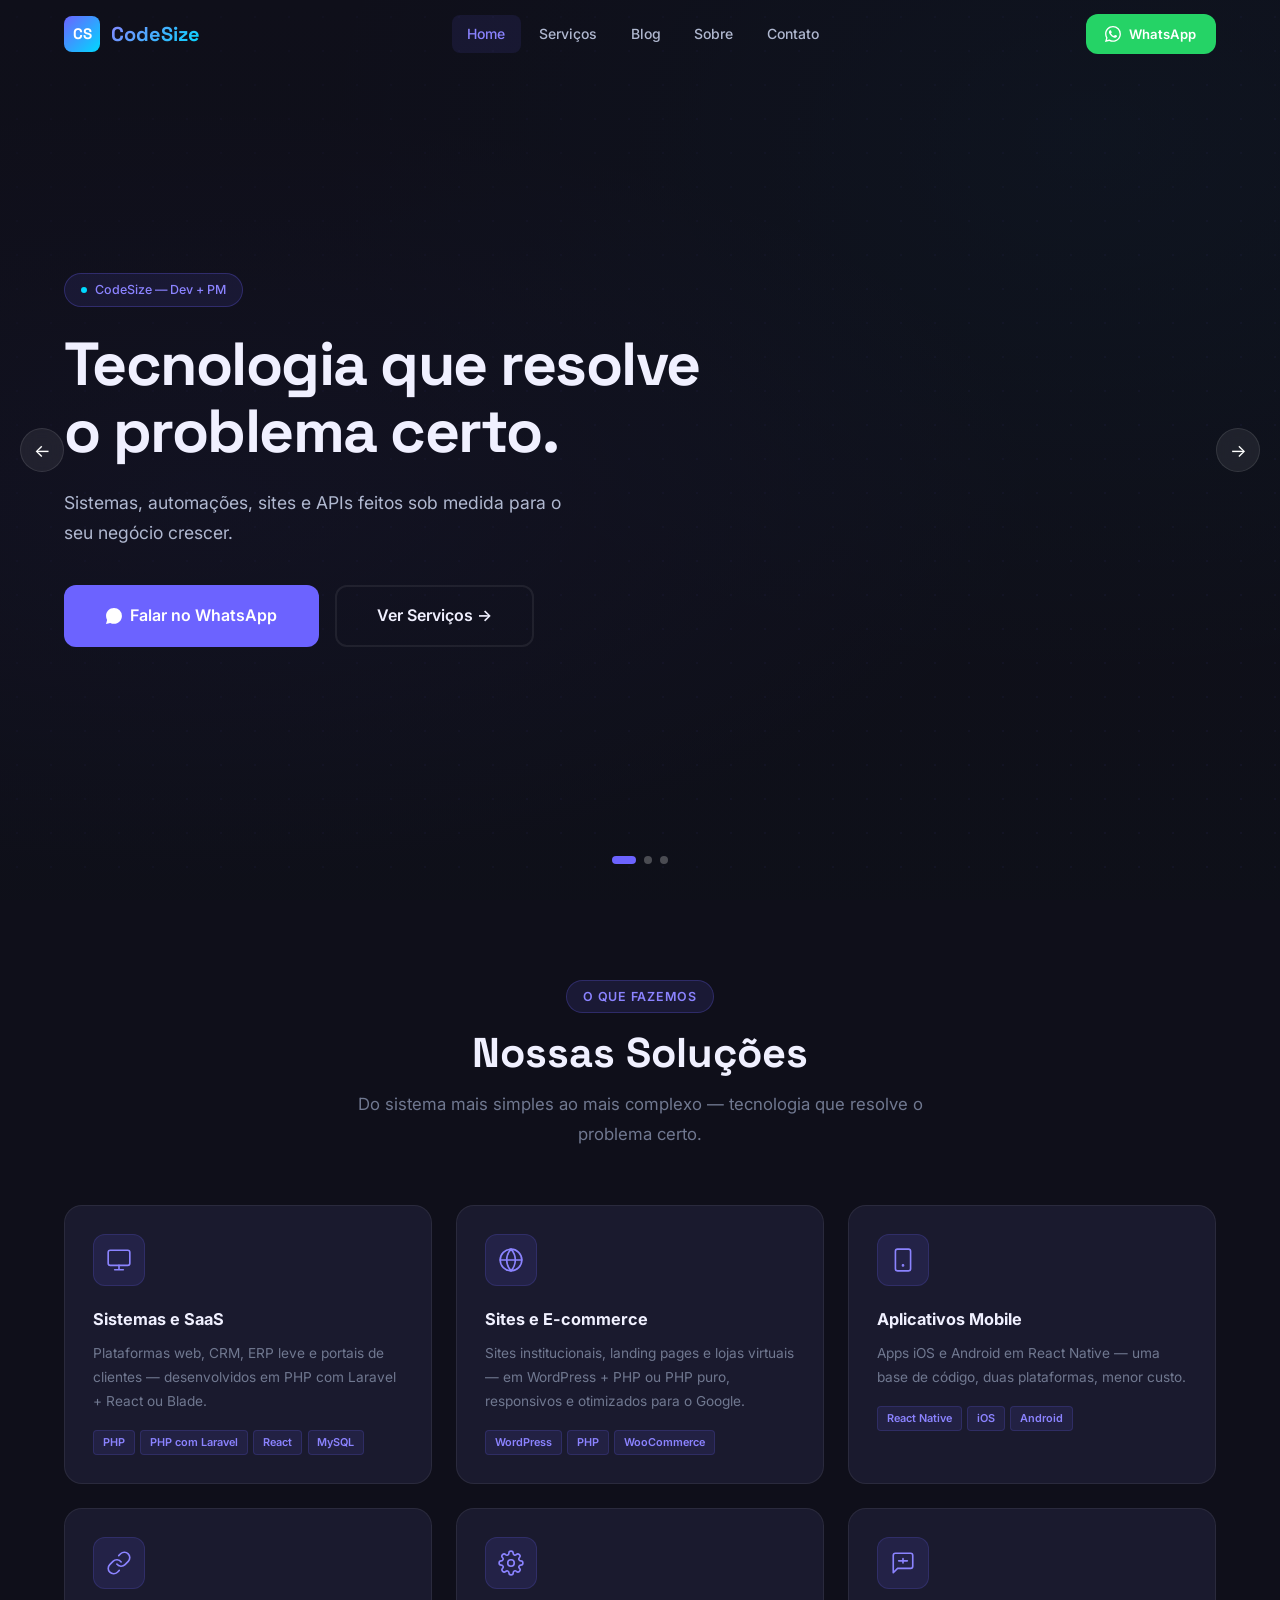
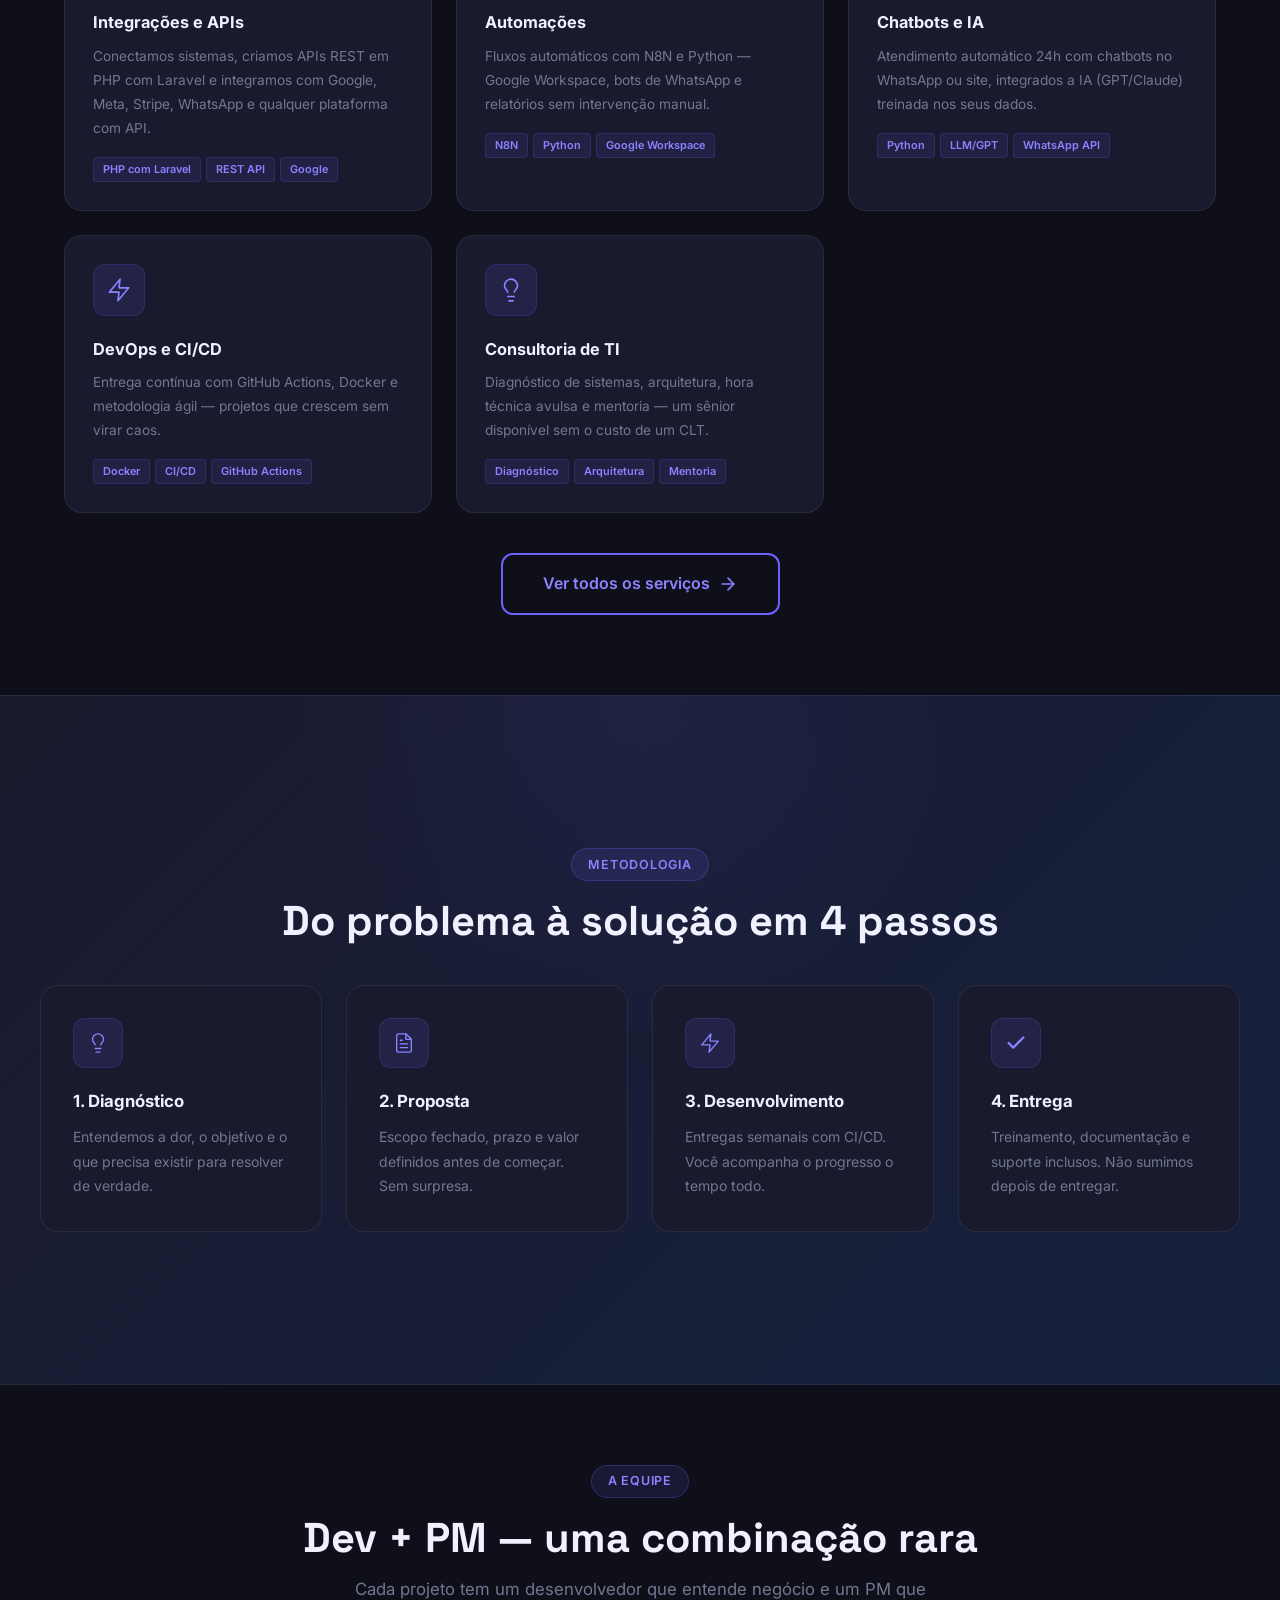
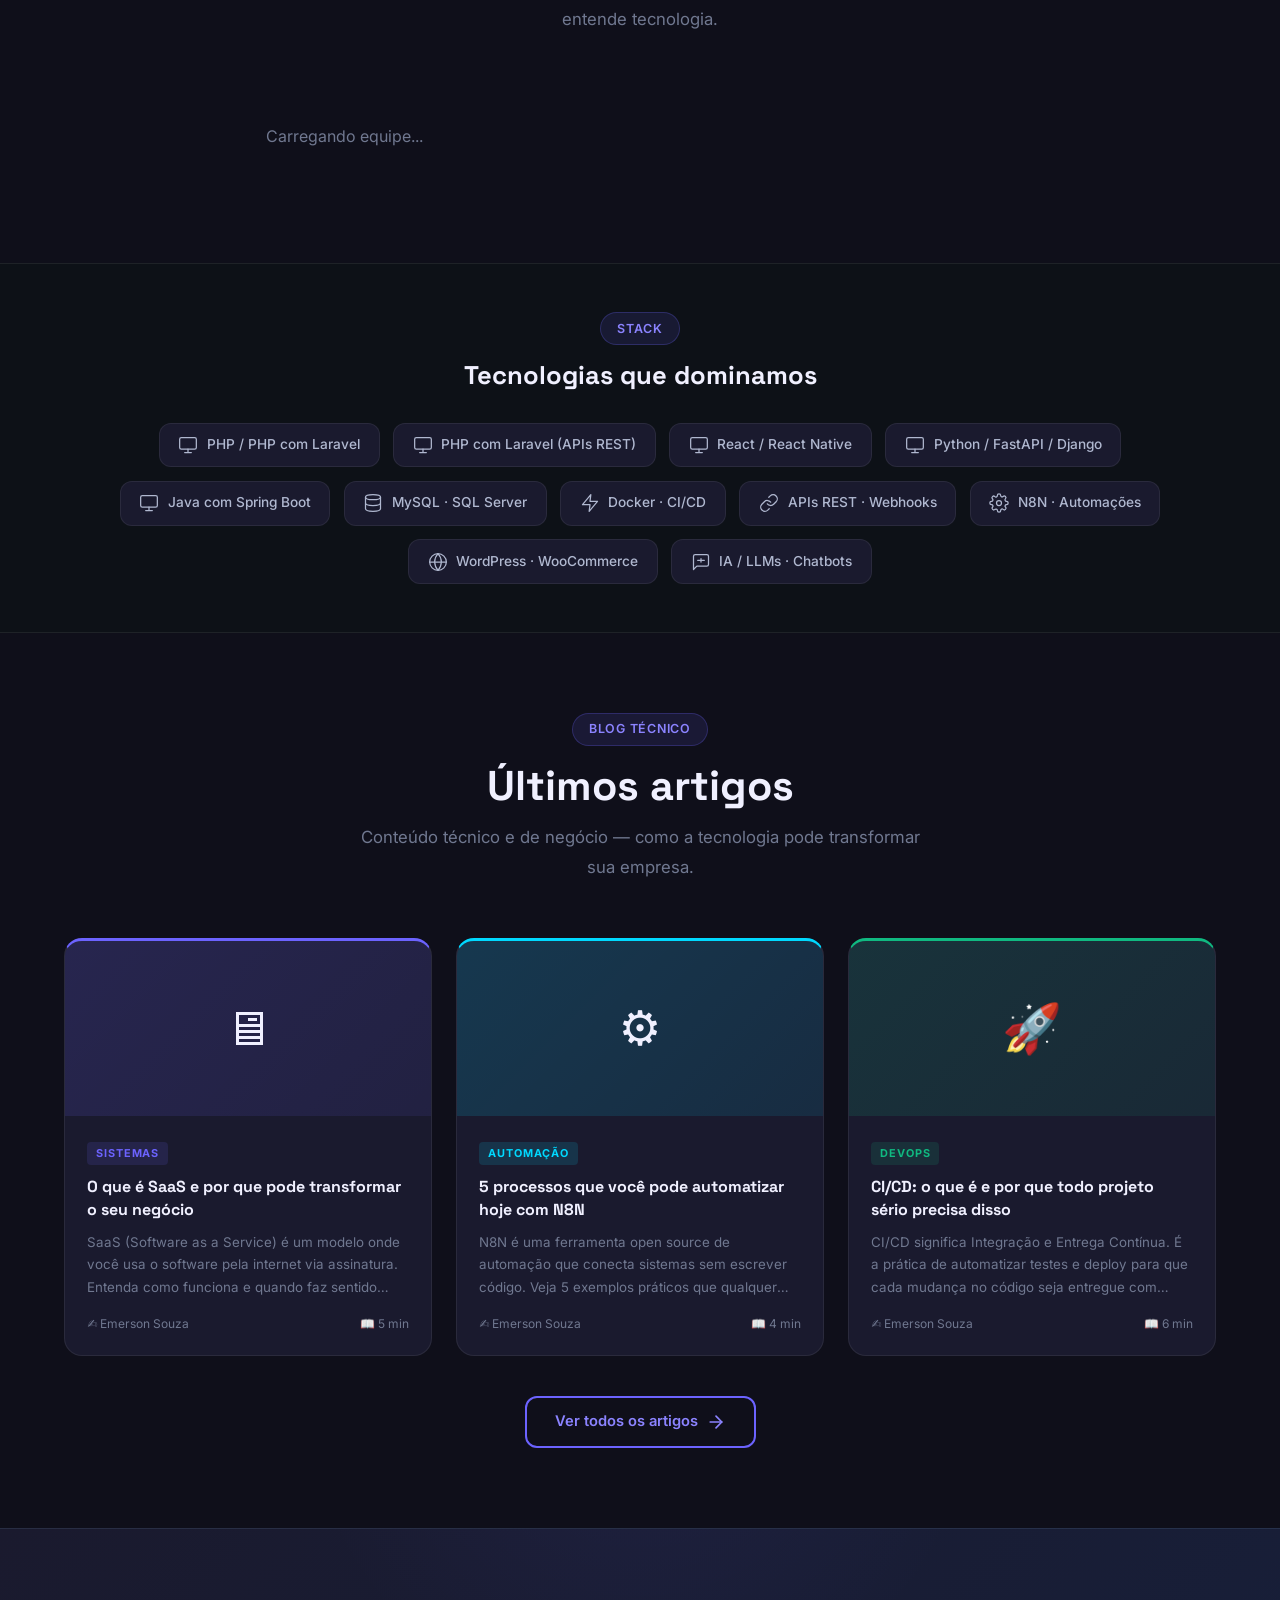
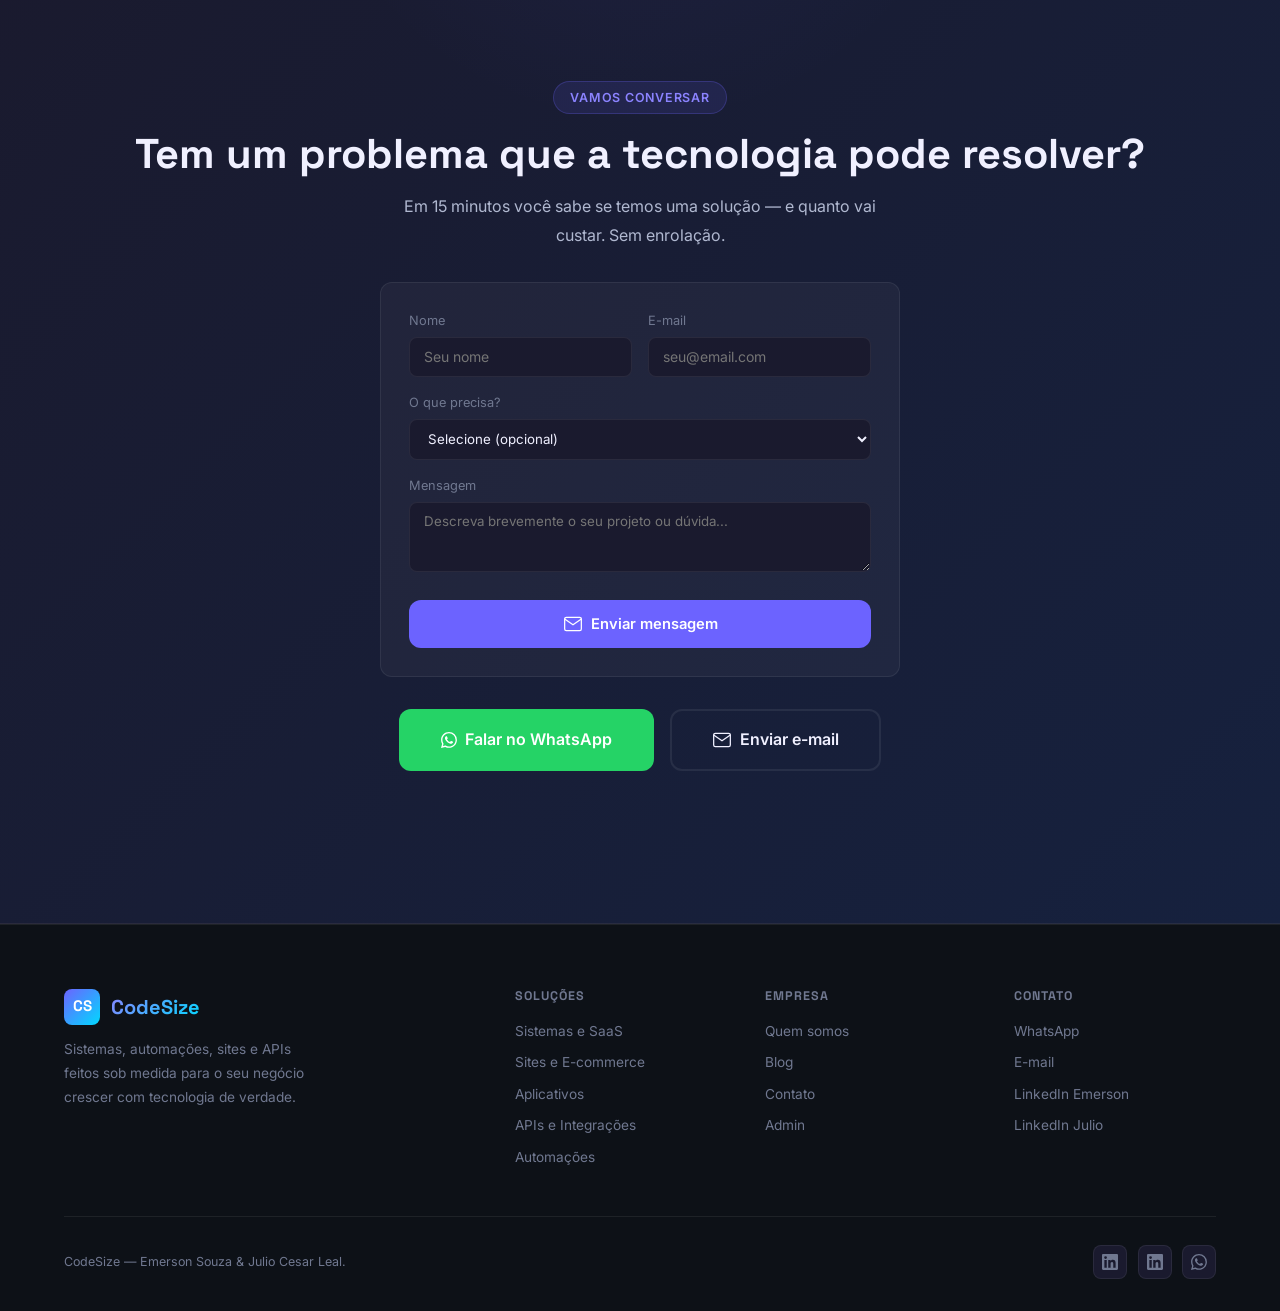
==== commit 17cfb304: "rebrand: EJ Tecnologia -> CodeSize - Logo: sigla EJ -> CS (header, footer, admin, todas as paginas) " ====
--- a/site/index.html
+++ b/site/index.html
@@ -11,19 +11,19 @@
   <meta name="theme-color" content="#6C63FF">
   <meta name="mobile-web-app-capable" content="yes">
   <meta name="apple-mobile-web-app-status-bar-style" content="black-translucent">
-  <title>EJ Tecnologia — Sistemas, Automações e Sites Sob Medida</title>
+  <title>CodeSize — Sistemas, Automações e Sites Sob Medida</title>
   <meta name="description" content="Desenvolvemos sistemas SaaS, ERPs, automações, APIs, sites e aplicativos. Emerson Souza + Julio Cesar Leal.">
   <!-- Open Graph / WhatsApp / LinkedIn -->
   <meta property="og:type"        content="website">
   <meta property="og:url"         content="https://ejtecnologia.com.br/">
-  <meta property="og:title"       content="EJ Tecnologia — Sistemas, Automações e Sites Sob Medida">
+  <meta property="og:title"       content="CodeSize — Sistemas, Automações e Sites Sob Medida">
   <meta property="og:description" content="Desenvolvemos sistemas SaaS, ERPs, automações, APIs, sites e aplicativos. Emerson Souza + Julio Cesar Leal.">
   <meta property="og:image"       content="https://ejtecnologia.com.br/og-image.png">
   <meta property="og:locale"      content="pt_BR">
-  <meta property="og:site_name"   content="EJ Tecnologia">
+  <meta property="og:site_name"   content="CodeSize">
   <!-- Twitter Card -->
   <meta name="twitter:card"        content="summary_large_image">
-  <meta name="twitter:title"       content="EJ Tecnologia — Sistemas, Automações e Sites Sob Medida">
+  <meta name="twitter:title"       content="CodeSize — Sistemas, Automações e Sites Sob Medida">
   <meta name="twitter:description" content="Desenvolvemos sistemas SaaS, ERPs, automações, APIs, sites e aplicativos. Emerson Souza + Julio Cesar Leal.">
   <meta name="twitter:image"       content="https://ejtecnologia.com.br/og-image.png">
   <!-- Fontes (mais rápido que @import no CSS) -->
@@ -47,8 +47,8 @@
   <div class="container">
     <div class="header-inner">
       <a href="index.html" class="logo">
-        <div class="logo-icon">EJ</div>
-        <span class="logo-text">EJ Tecnologia</span>
+        <div class="logo-icon">CS</div>
+        <span class="logo-text">CodeSize</span>
       </a>
       <nav class="nav">
         <a href="index.html"   class="nav-link active">Home</a>
@@ -312,7 +312,7 @@
           <label style="font-size:.8rem;color:var(--text-mut);display:block;margin-bottom:.35rem">Mensagem</label>
           <textarea name="message" rows="3" required placeholder="Descreva brevemente o seu projeto ou dúvida..." style="background:var(--surface);border:1px solid var(--border-light);border-radius:var(--radius-sm);padding:.65rem .9rem;color:var(--text);width:100%;box-sizing:border-box;resize:vertical"></textarea>
         </div>
-        <input type="hidden" name="_subject" value="Novo contato — EJ Tecnologia">
+        <input type="hidden" name="_subject" value="Novo contato — CodeSize">
         <input type="text" name="_gotcha" style="display:none"> <!-- honeypot anti-spam -->
         <button type="submit" class="btn btn-primary" style="width:100%;justify-content:center">
           <svg class="icon icon-sm"><use href="#i-email"/></svg> Enviar mensagem
@@ -337,7 +337,7 @@
   <div class="container">
     <div class="footer-grid">
       <div class="footer-brand">
-        <a href="index.html" class="logo"><div class="logo-icon">EJ</div><span class="logo-text">EJ Tecnologia</span></a>
+        <a href="index.html" class="logo"><div class="logo-icon">CS</div><span class="logo-text">CodeSize</span></a>
         <p>Sistemas, automações, sites e APIs feitos sob medida para o seu negócio crescer com tecnologia de verdade.</p>
       </div>
       <div class="footer-col">
@@ -370,7 +370,7 @@
       </div>
     </div>
     <div class="footer-bottom">
-      <p><span data-s="site_name">EJ Tecnologia</span> — Emerson Souza & Julio Cesar Leal. <span style="color:var(--text-mut);font-size:.85em" data-s="footer_text"></span></p>
+      <p><span data-s="site_name">CodeSize</span> — Emerson Souza & Julio Cesar Leal. <span style="color:var(--text-mut);font-size:.85em" data-s="footer_text"></span></p>
       <div class="socials">
         <a href="https://www.linkedin.com/in/emerson-souza-55994b13b/" target="_blank" class="social-btn" title="LinkedIn Emerson">
           <svg class="icon" style="width:16px;height:16px"><use href="#i-linkedin"/></svg>
--- a/site/css/style.css
+++ b/site/css/style.css
@@ -1,503 +1,542 @@
-/* ============================================================
-   EJ TECNOLOGIA — CSS PRINCIPAL
-   Dark Tech Theme | Emerson Souza + Julio Cesar Leal
-   ============================================================ */
-
-
-/* ── 1. VARIÁVEIS ─────────────────────────────────────────── */
-:root {
-  --primary:       #6C63FF;
-  --primary-light: #8B83FF;
-  --primary-dark:  #5A52E0;
-  --secondary:     #00D9FF;
-  --accent:        #FF6B6B;
-  --success:       #10B981;
-  --warning:       #F59E0B;
-  --danger:        #EF4444;
-
-  --bg:       #0F0F1A;
-  --surface:  #1A1A2E;
-  --surface2: #16213E;
-  --surface3: #0D1117;
-
-  --border:       rgba(108,99,255,.2);
-  --border-light: rgba(255,255,255,.07);
-
-  --text:     #F0F0FF;
-  --text-sec: #B0B8D0;
-  --text-mut: #707890;
-
-  --shadow-sm: 0 2px 8px rgba(0,0,0,.35);
-  --shadow:    0 4px 24px rgba(0,0,0,.45);
-  --shadow-lg: 0 8px 48px rgba(0,0,0,.55);
-  --glow:      0 0 40px rgba(108,99,255,.25);
-
-  --radius-sm: 8px;
-  --radius:    12px;
-  --radius-lg: 18px;
-  --radius-xl: 28px;
-
-  --transition: .3s ease;
-  --trans-fast: .15s ease;
-
-  --nav-h: 68px;
-  --max-w: 1200px;
-
-  --font:    'Inter', system-ui, sans-serif;
-  --font-d:  'Space Grotesk', 'Inter', sans-serif;
-}
-
-/* ── 2. RESET ─────────────────────────────────────────────── */
-*, *::before, *::after { margin:0; padding:0; box-sizing:border-box; }
-html { scroll-behavior:smooth; font-size:16px; }
-body { font-family:var(--font); background:var(--bg); color:var(--text); line-height:1.6; overflow-x:hidden; }
-img  { max-width:100%; height:auto; display:block; }
-a    { color:inherit; text-decoration:none; transition:var(--transition); }
-ul, ol { list-style:none; }
-button { font-family:var(--font); cursor:pointer; border:none; background:none; }
-input, textarea, select { font-family:var(--font); }
-
-/* ── 3. TIPOGRAFIA ────────────────────────────────────────── */
-h1,h2,h3,h4,h5,h6 { font-family:var(--font-d); font-weight:700; line-height:1.15; color:var(--text); }
-h1 { font-size:clamp(2rem,5.5vw,3.8rem); }
-h2 { font-size:clamp(1.5rem,3.5vw,2.6rem); }
-h3 { font-size:clamp(1.15rem,2.5vw,1.6rem); }
-h4 { font-size:1.15rem; }
-p  { color:var(--text-sec); line-height:1.8; }
-.text-primary  { color:var(--primary-light); }
-.text-secondary{ color:var(--secondary); }
-.text-muted    { color:var(--text-mut); }
-.text-center   { text-align:center; }
-.gradient-text {
-  background:linear-gradient(135deg,var(--primary-light),var(--secondary));
-  -webkit-background-clip:text; -webkit-text-fill-color:transparent; background-clip:text;
-}
-
-/* ── 4. LAYOUT ────────────────────────────────────────────── */
-.container { width:100%; max-width:var(--max-w); margin:0 auto; padding:0 1.5rem; }
-.section    { padding:5rem 0; }
-.section-sm { padding:3rem 0; }
-
-.section-header  { text-align:center; margin-bottom:3.5rem; }
-.section-tag {
-  display:inline-block; background:rgba(108,99,255,.12); color:var(--primary-light);
-  padding:.35rem 1rem; border-radius:100px; font-size:.78rem; font-weight:600;
-  letter-spacing:.06em; text-transform:uppercase; margin-bottom:1rem;
-  border:1px solid rgba(108,99,255,.25);
-}
-.section-title    { margin-bottom:.75rem; }
-.section-subtitle { font-size:1.05rem; color:var(--text-mut); max-width:580px; margin:0 auto; }
-
-.grid-2 { display:grid; grid-template-columns:repeat(2,1fr); gap:1.5rem; }
-.grid-3 { display:grid; grid-template-columns:repeat(3,1fr); gap:1.5rem; }
-.grid-4 { display:grid; grid-template-columns:repeat(4,1fr); gap:1.5rem; }
-.flex         { display:flex; }
-.flex-center  { display:flex; align-items:center; justify-content:center; }
-.flex-between { display:flex; align-items:center; justify-content:space-between; }
-.gap-1{gap:.5rem;} .gap-2{gap:1rem;} .gap-3{gap:1.5rem;}
-
-/* ── 5. BOTÕES ────────────────────────────────────────────── */
-.btn {
-  display:inline-flex; align-items:center; gap:.5rem;
-  padding:.75rem 1.75rem; border-radius:var(--radius);
-  font-weight:600; font-size:.92rem; border:2px solid transparent;
-  transition:var(--transition); white-space:nowrap; cursor:pointer;
-}
-.btn-primary  { background:var(--primary); color:#fff; }
-.btn-primary:hover { background:var(--primary-light); transform:translateY(-2px); box-shadow:0 8px 28px rgba(108,99,255,.4); }
-.btn-secondary{ background:transparent; color:var(--text); border-color:var(--border-light); }
-.btn-secondary:hover { border-color:var(--primary); color:var(--primary-light); transform:translateY(-2px); }
-.btn-outline  { background:transparent; color:var(--primary-light); border-color:var(--primary); }
-.btn-outline:hover  { background:var(--primary); color:#fff; }
-.btn-danger   { background:rgba(239,68,68,.12); color:var(--danger); border:1px solid rgba(239,68,68,.25); }
-.btn-danger:hover   { background:var(--danger); color:#fff; }
-.btn-sm  { padding:.45rem 1.1rem; font-size:.82rem; }
-.btn-lg  { padding:1rem 2.5rem; font-size:1rem; }
-.btn-whatsapp { background:#25D366; color:#fff; border-color:transparent; }
-.btn-whatsapp:hover { background:#20BA5A; transform:translateY(-2px); box-shadow:0 8px 28px rgba(37,211,102,.4); }
-.btn-full { width:100%; justify-content:center; }
-
-/* ── 6. CARDS ─────────────────────────────────────────────── */
-.card {
-  background:var(--surface); border:1px solid var(--border-light);
-  border-radius:var(--radius-lg); padding:2rem; transition:var(--transition);
-  position:relative; overflow:hidden;
-}
-.card::before {
-  content:''; position:absolute; top:0; left:0; right:0; height:2px;
-  background:linear-gradient(90deg,var(--primary),var(--secondary)); opacity:0; transition:var(--transition);
-}
-.card:hover { border-color:var(--border); transform:translateY(-5px); box-shadow:var(--shadow-lg); }
-.card:hover::before { opacity:1; }
-.card-icon {
-  width:50px; height:50px; background:rgba(108,99,255,.12); border-radius:var(--radius);
-  display:flex; align-items:center; justify-content:center; font-size:1.4rem;
-  margin-bottom:1.25rem; border:1px solid rgba(108,99,255,.18);
-}
-.card-title { font-size:1.05rem; font-weight:700; margin-bottom:.65rem; color:var(--text); }
-.card-text  { font-size:.875rem; color:var(--text-mut); line-height:1.75; }
-
-/* ── 7. HEADER ────────────────────────────────────────────── */
-.header {
-  position:fixed; top:0; left:0; right:0; height:var(--nav-h); z-index:1000; transition:var(--transition);
-}
-.header.scrolled {
-  background:rgba(15,15,26,.93); backdrop-filter:blur(20px);
-  border-bottom:1px solid var(--border-light); box-shadow:0 4px 32px rgba(0,0,0,.35);
-}
-.header-inner { display:flex; align-items:center; justify-content:space-between; height:var(--nav-h); gap:2rem; }
-
-.logo { display:flex; align-items:center; gap:.7rem; font-family:var(--font-d); font-size:1.25rem; font-weight:800; flex-shrink:0; }
-.logo-icon {
-  width:36px; height:36px; background:linear-gradient(135deg,var(--primary),var(--secondary));
-  border-radius:8px; display:flex; align-items:center; justify-content:center; font-size:.95rem; color:#fff;
-}
-.logo-text { background:linear-gradient(135deg,var(--primary-light),var(--secondary));
-  -webkit-background-clip:text; -webkit-text-fill-color:transparent; background-clip:text; }
-
-.nav { display:flex; align-items:center; gap:.2rem; }
-.nav-link {
-  padding:.5rem .95rem; border-radius:var(--radius-sm); font-weight:500; font-size:.875rem;
-  color:var(--text-sec); transition:var(--transition);
-}
-.nav-link:hover, .nav-link.active { color:var(--primary-light); background:rgba(108,99,255,.1); }
-
-.header-actions { display:flex; align-items:center; gap:.75rem; flex-shrink:0; }
-
-.hamburger { display:none; flex-direction:column; gap:5px; padding:.5rem; cursor:pointer; border-radius:var(--radius-sm); transition:var(--transition); }
-.hamburger:hover { background:rgba(255,255,255,.05); }
-.hamburger span { display:block; width:24px; height:2px; background:var(--text); border-radius:2px; transition:var(--transition); }
-.hamburger.active span:nth-child(1) { transform:translateY(7px) rotate(45deg); }
-.hamburger.active span:nth-child(2) { opacity:0; transform:scaleX(0); }
-.hamburger.active span:nth-child(3) { transform:translateY(-7px) rotate(-45deg); }
-
-.mobile-nav {
-  position:fixed; top:var(--nav-h); left:0; right:0;
-  background:rgba(15,15,26,.97); backdrop-filter:blur(24px);
-  padding:1.25rem 1.5rem 1.5rem; z-index:999;
-  transform:translateY(-110%); opacity:0; transition:var(--transition);
-  border-bottom:1px solid var(--border-light);
-}
-.mobile-nav.open { transform:translateY(0); opacity:1; }
-.mobile-nav .nav-link { display:block; padding:.85rem 1rem; font-size:.95rem; border-radius:var(--radius); margin-bottom:.2rem; }
-.mobile-nav .btn { width:100%; justify-content:center; margin-top:.5rem; }
-
-/* ── 8. HERO SLIDER ───────────────────────────────────────── */
-.hero-slider { position:relative; min-height:100vh; overflow:hidden; }
-
-.hero-slide {
-  display:none; min-height:100vh; align-items:center; position:relative;
-  padding-top:var(--nav-h);
-  background:
-    radial-gradient(ellipse at 15% 55%,rgba(108,99,255,.14) 0%,transparent 55%),
-    radial-gradient(ellipse at 85% 15%,rgba(0,217,255,.08) 0%,transparent 50%),
-    linear-gradient(180deg,var(--bg) 0%,var(--surface3) 100%);
-  animation:fadeSlide .55s ease both;
-}
-.hero-slide.active { display:flex; }
-.hero-slide::after {
-  content:''; position:absolute; inset:0;
-  background-image:radial-gradient(circle,rgba(108,99,255,.12) 1px,transparent 1px);
-  background-size:34px 34px; pointer-events:none;
-}
-
-.hero-content { position:relative; z-index:2; max-width:660px; }
-.hero-tag {
-  display:inline-flex; align-items:center; gap:.5rem;
-  background:rgba(108,99,255,.1); border:1px solid rgba(108,99,255,.28);
-  border-radius:100px; padding:.38rem 1rem; font-size:.78rem; font-weight:500;
-  color:var(--primary-light); margin-bottom:1.5rem;
-}
-.hero-dot { width:6px; height:6px; background:var(--secondary); border-radius:50%; animation:blink 2s infinite; }
-.hero-title { font-size:clamp(2.1rem,5.5vw,3.8rem); font-weight:900; line-height:1.1; letter-spacing:-.025em; margin-bottom:1.4rem; }
-.hero-sub { font-size:1.1rem; color:var(--text-sec); margin-bottom:2.25rem; line-height:1.75; max-width:500px; }
-.hero-actions { display:flex; flex-wrap:wrap; gap:1rem; margin-bottom:3rem; }
-.hero-stats { display:flex; gap:2.5rem; flex-wrap:wrap; }
-.hero-stat-val { font-size:1.7rem; font-weight:800; font-family:var(--font-d); line-height:1; color:var(--text); }
-.hero-stat-lbl { font-size:.75rem; color:var(--text-mut); margin-top:.2rem; }
-
-.slider-controls { position:absolute; bottom:2.25rem; left:50%; transform:translateX(-50%); display:flex; gap:.5rem; z-index:10; }
-.slider-dot { width:8px; height:8px; border-radius:50%; background:rgba(255,255,255,.25); cursor:pointer; transition:var(--transition); border:none; }
-.slider-dot.active { width:24px; border-radius:4px; background:var(--primary); }
-.slider-arrows { position:absolute; top:50%; transform:translateY(-50%); width:100%; display:flex; justify-content:space-between; padding:0 1.25rem; z-index:10; pointer-events:none; }
-.slider-arrow {
-  width:44px; height:44px; background:rgba(255,255,255,.07); border:1px solid rgba(255,255,255,.1);
-  border-radius:50%; display:flex; align-items:center; justify-content:center;
-  cursor:pointer; pointer-events:all; transition:var(--transition); color:#fff; font-size:1.1rem; backdrop-filter:blur(8px);
-}
-.slider-arrow:hover { background:var(--primary); border-color:var(--primary); }
-
-/* ── 9. PAGE HERO (menor) ─────────────────────────────────── */
-.page-hero {
-  padding:calc(var(--nav-h) + 3.5rem) 0 3rem;
-  background:linear-gradient(180deg,var(--surface3) 0%,var(--bg) 100%);
-  border-bottom:1px solid var(--border-light); position:relative; overflow:hidden;
-}
-.page-hero::after {
-  content:''; position:absolute; inset:0;
-  background-image:radial-gradient(circle,rgba(108,99,255,.08) 1px,transparent 1px);
-  background-size:30px 30px; pointer-events:none;
-}
-.page-hero-content { position:relative; z-index:1; }
-
-/* ── 10. SERVIÇOS ─────────────────────────────────────────── */
-.services-grid { display:grid; grid-template-columns:repeat(auto-fill,minmax(275px,1fr)); gap:1.5rem; }
-.service-card {
-  background:var(--surface); border:1px solid var(--border-light); border-radius:var(--radius-lg);
-  padding:1.75rem; transition:var(--transition); position:relative; overflow:hidden;
-}
-.service-card:hover {
-  border-color:rgba(108,99,255,.4); transform:translateY(-6px);
-  box-shadow:0 16px 52px rgba(0,0,0,.5),0 0 0 1px rgba(108,99,255,.18);
-}
-.service-icon { font-size:2rem; margin-bottom:1.1rem; display:block; }
-.service-title { font-size:1.02rem; font-weight:700; color:var(--text); margin-bottom:.6rem; }
-.service-desc  { font-size:.855rem; color:var(--text-mut); line-height:1.75; margin-bottom:1rem; }
-.service-tags  { display:flex; flex-wrap:wrap; gap:.35rem; }
-.service-tag   { font-size:.68rem; font-weight:600; padding:.18rem .55rem; border-radius:4px; background:rgba(108,99,255,.1); color:var(--primary-light); border:1px solid rgba(108,99,255,.18); }
-
-/* ── 11. EQUIPE ───────────────────────────────────────────── */
-.team-grid { display:grid; grid-template-columns:repeat(2,1fr); gap:2rem; }
-.team-card { background:var(--surface); border:1px solid var(--border-light); border-radius:var(--radius-lg); padding:2rem; transition:var(--transition); }
-.team-card:hover { border-color:var(--border); transform:translateY(-4px); box-shadow:var(--shadow); }
-.team-avatar {
-  width:68px; height:68px; border-radius:50%;
-  background:linear-gradient(135deg,var(--primary),var(--secondary));
-  display:flex; align-items:center; justify-content:center;
-  font-size:1.6rem; font-weight:800; color:#fff; margin-bottom:1.25rem; font-family:var(--font-d);
-}
-.team-name { font-size:1.15rem; font-weight:700; margin-bottom:.25rem; }
-.team-role { font-size:.82rem; color:var(--primary-light); font-weight:500; margin-bottom:.9rem; }
-.team-bio  { font-size:.855rem; color:var(--text-mut); line-height:1.75; margin-bottom:1.1rem; }
-.team-skills { display:flex; flex-wrap:wrap; gap:.35rem; margin-bottom:1.1rem; }
-.skill-badge { font-size:.68rem; font-weight:600; padding:.18rem .55rem; border-radius:4px; background:rgba(0,217,255,.08); color:var(--secondary); border:1px solid rgba(0,217,255,.15); }
-.team-li { display:inline-flex; align-items:center; gap:.4rem; color:var(--primary-light); font-size:.82rem; font-weight:500; }
-.team-li:hover { color:var(--secondary); }
-
-/* ── 12. STACK ────────────────────────────────────────────── */
-.stack-wrap { display:flex; flex-wrap:wrap; gap:.85rem; justify-content:center; }
-.stack-chip {
-  background:var(--surface); border:1px solid var(--border-light); border-radius:var(--radius);
-  padding:.65rem 1.15rem; display:flex; align-items:center; gap:.55rem;
-  font-size:.855rem; font-weight:500; color:var(--text-sec); transition:var(--transition);
-}
-.stack-chip:hover { border-color:var(--border); color:var(--text); transform:translateY(-2px); }
-
-/* ── 13. BLOG ─────────────────────────────────────────────── */
-.blog-grid { display:grid; grid-template-columns:repeat(auto-fill,minmax(310px,1fr)); gap:1.5rem; }
-.blog-card { background:var(--surface); border:1px solid var(--border-light); border-radius:var(--radius-lg); overflow:hidden; transition:var(--transition); cursor:pointer; }
-.blog-card:hover { border-color:var(--border); transform:translateY(-5px); box-shadow:var(--shadow-lg); }
-.blog-thumb { height:175px; display:flex; align-items:center; justify-content:center; font-size:3rem; }
-.blog-body  { padding:1.4rem; }
-.blog-cat   { display:inline-block; font-size:.68rem; font-weight:700; text-transform:uppercase; letter-spacing:.08em; color:var(--primary-light); background:rgba(108,99,255,.1); padding:.18rem .55rem; border-radius:4px; margin-bottom:.7rem; }
-.blog-title { font-size:1rem; font-weight:700; color:var(--text); margin-bottom:.6rem; line-height:1.4; display:-webkit-box; -webkit-line-clamp:2; -webkit-box-orient:vertical; overflow:hidden; }
-.blog-exc   { font-size:.835rem; color:var(--text-mut); line-height:1.72; margin-bottom:.9rem; display:-webkit-box; -webkit-line-clamp:3; -webkit-box-orient:vertical; overflow:hidden; }
-.blog-meta  { display:flex; align-items:center; justify-content:space-between; font-size:.75rem; color:var(--text-mut); }
-
-/* Post individual */
-.post-wrap   { max-width:740px; margin:0 auto; padding:2rem 0 4rem; }
-.post-cat-big{ display:inline-block; background:rgba(108,99,255,.12); color:var(--primary-light); padding:.35rem .9rem; border-radius:100px; font-size:.78rem; font-weight:600; margin-bottom:1rem; }
-.post-content h2, .post-content h3 { margin-top:2rem; margin-bottom:.85rem; }
-.post-content p { margin-bottom:1rem; }
-.post-content ul, .post-content ol { padding-left:1.5rem; margin-bottom:1rem; }
-.post-content ul li { list-style:disc; }
-.post-content ol li { list-style:decimal; }
-.post-content li { color:var(--text-sec); margin-bottom:.45rem; line-height:1.75; }
-.post-content strong { color:var(--text); }
-.post-content a { color:var(--primary-light); }
-.post-content a:hover { color:var(--secondary); }
-
-/* ── 14. CTA SECTION ─────────────────────────────────────── */
-.cta-section {
-  background:linear-gradient(135deg,var(--surface),var(--surface2));
-  border-top:1px solid var(--border-light); border-bottom:1px solid var(--border-light);
-  position:relative; overflow:hidden;
-}
-.cta-section::before {
-  content:''; position:absolute; top:-50%; left:50%; transform:translateX(-50%);
-  width:700px; height:700px;
-  background:radial-gradient(circle,rgba(108,99,255,.07) 0%,transparent 70%); pointer-events:none;
-}
-.cta-inner { text-align:center; padding:4.5rem 0; position:relative; z-index:1; }
-.cta-title  { margin-bottom:.9rem; }
-.cta-sub    { margin-bottom:2rem; max-width:480px; margin-left:auto; margin-right:auto; }
-.cta-acts   { display:flex; justify-content:center; flex-wrap:wrap; gap:1rem; }
-
-/* ── 15. FOOTER ───────────────────────────────────────────── */
-.footer { background:var(--surface3); border-top:1px solid var(--border-light); padding:4rem 0 2rem; }
-.footer-grid { display:grid; grid-template-columns:2fr 1fr 1fr 1fr; gap:3rem; margin-bottom:3rem; }
-.footer-brand p { margin-top:.85rem; font-size:.855rem; color:var(--text-mut); max-width:250px; line-height:1.75; }
-.footer-col h4 { font-size:.78rem; font-weight:700; text-transform:uppercase; letter-spacing:.08em; color:var(--text-mut); margin-bottom:1.1rem; }
-.footer-links { display:flex; flex-direction:column; gap:.6rem; }
-.footer-links a { font-size:.855rem; color:var(--text-mut); transition:var(--transition); display:inline-block; }
-.footer-links a:hover { color:var(--primary-light); transform:translateX(4px); }
-.footer-bottom { border-top:1px solid var(--border-light); padding-top:1.75rem; display:flex; align-items:center; justify-content:space-between; flex-wrap:wrap; gap:1rem; }
-.footer-bottom p { font-size:.78rem; color:var(--text-mut); }
-.socials { display:flex; gap:.65rem; }
-.social-btn {
-  width:34px; height:34px; background:var(--surface); border:1px solid var(--border-light);
-  border-radius:var(--radius-sm); display:flex; align-items:center; justify-content:center;
-  font-size:.85rem; color:var(--text-mut); transition:var(--transition);
-}
-.social-btn:hover { background:var(--primary); border-color:var(--primary); color:#fff; transform:translateY(-2px); }
-
-/* ── 16. BADGES / MISC ────────────────────────────────────── */
-.badge { display:inline-block; padding:.18rem .55rem; border-radius:4px; font-size:.68rem; font-weight:700; text-transform:uppercase; letter-spacing:.05em; }
-.badge-primary { background:rgba(108,99,255,.15); color:var(--primary-light); }
-.badge-cyan    { background:rgba(0,217,255,.1);   color:var(--secondary); }
-.badge-green   { background:rgba(16,185,129,.1);  color:var(--success); }
-.divider       { height:1px; background:var(--border-light); margin:3rem 0; }
-
-/* ── 17. ANIMAÇÕES ────────────────────────────────────────── */
-@keyframes fadeSlide  { from{opacity:0;transform:translateX(20px)} to{opacity:1;transform:none} }
-@keyframes fadeInUp   { from{opacity:0;transform:translateY(28px)} to{opacity:1;transform:none} }
-@keyframes blink      { 0%,100%{opacity:1;transform:scale(1)} 50%{opacity:.4;transform:scale(.75)} }
-@keyframes float      { 0%,100%{transform:translateY(0)} 50%{transform:translateY(-10px)} }
-@keyframes pulse-glow { 0%,100%{box-shadow:0 0 0 0 rgba(108,99,255,.4)} 50%{box-shadow:0 0 0 10px rgba(108,99,255,0)} }
-
-.anim-fiu  { animation:fadeInUp .6s ease both; }
-.d1 { animation-delay:.1s; } .d2 { animation-delay:.2s; } .d3 { animation-delay:.35s; }
-
-.reveal { opacity:0; transform:translateY(28px); transition:opacity .6s ease,transform .6s ease; }
-.reveal.visible { opacity:1; transform:none; }
-
-/* ── 18. ADMIN PANEL ──────────────────────────────────────── */
-.adm-body { background:#0A0A14 !important; }
-
-.adm-login {
-  min-height:100vh; display:flex; align-items:center; justify-content:center; padding:2rem;
-  background:radial-gradient(ellipse at center,rgba(108,99,255,.09) 0%,transparent 70%);
-}
-.adm-login-card { width:100%; max-width:400px; background:var(--surface); border:1px solid var(--border-light); border-radius:var(--radius-xl); padding:2.5rem; }
-
-.adm-layout { display:grid; grid-template-columns:230px 1fr; min-height:100vh; }
-.adm-sidebar { background:var(--surface); border-right:1px solid var(--border-light); padding:1.5rem; position:sticky; top:0; height:100vh; overflow-y:auto; }
-.adm-logo { padding:.5rem 0 1.5rem; margin-bottom:1.25rem; border-bottom:1px solid var(--border-light); }
-.adm-nav-item {
-  display:flex; align-items:center; gap:.7rem; padding:.7rem 1rem;
-  border-radius:var(--radius); font-size:.855rem; font-weight:500; color:var(--text-mut);
-  cursor:pointer; transition:var(--transition); margin-bottom:.2rem;
-}
-.adm-nav-item:hover { background:rgba(108,99,255,.1); color:var(--text); }
-.adm-nav-item.active { background:rgba(108,99,255,.15); color:var(--primary-light); }
-.adm-main { padding:2rem; overflow-y:auto; background:var(--bg); }
-.adm-head  { margin-bottom:2rem; padding-bottom:1.25rem; border-bottom:1px solid var(--border-light); display:flex; align-items:center; justify-content:space-between; flex-wrap:wrap; gap:1rem; }
-.adm-section { display:none; }
-.adm-section.active { display:block; }
-
-.adm-cards { display:grid; grid-template-columns:repeat(auto-fill,minmax(200px,1fr)); gap:1.25rem; margin-bottom:2.5rem; }
-.adm-kpi { background:var(--surface); border:1px solid var(--border-light); border-radius:var(--radius-lg); padding:1.5rem; }
-.adm-kpi-val { font-size:2.2rem; font-weight:800; font-family:var(--font-d); color:var(--primary-light); line-height:1; }
-.adm-kpi-lbl { font-size:.8rem; color:var(--text-mut); margin-top:.35rem; }
-
-.form-group { margin-bottom:1.15rem; }
-.form-label { display:block; font-size:.82rem; font-weight:600; color:var(--text-sec); margin-bottom:.45rem; }
-.form-control {
-  width:100%; background:var(--surface2); border:1px solid var(--border-light);
-  border-radius:var(--radius-sm); padding:.7rem 1rem; color:var(--text); font-size:.875rem; transition:var(--transition);
-}
-.form-control:focus { outline:none; border-color:var(--primary); box-shadow:0 0 0 3px rgba(108,99,255,.14); }
-textarea.form-control { resize:vertical; min-height:130px; }
-.form-hint { font-size:.72rem; color:var(--text-mut); margin-top:.35rem; }
-.form-row { display:grid; grid-template-columns:1fr 1fr; gap:1rem; }
-
-.adm-table { width:100%; border-collapse:collapse; }
-.adm-table th { text-align:left; font-size:.72rem; font-weight:700; text-transform:uppercase; letter-spacing:.08em; color:var(--text-mut); padding:.7rem 1rem; border-bottom:1px solid var(--border-light); }
-.adm-table td { padding:.9rem 1rem; font-size:.855rem; color:var(--text-sec); border-bottom:1px solid rgba(255,255,255,.03); vertical-align:middle; }
-.adm-table tr:hover td { background:rgba(255,255,255,.02); }
-
-.modal-overlay { position:fixed; inset:0; background:rgba(0,0,0,.72); display:none; align-items:center; justify-content:center; z-index:2000; padding:1rem; }
-.modal-overlay.open { display:flex; }
-.modal-box { background:var(--surface); border:1px solid var(--border-light); border-radius:var(--radius-xl); padding:2rem; width:100%; max-width:620px; max-height:90vh; overflow-y:auto; }
-.modal-head { display:flex; align-items:center; justify-content:space-between; margin-bottom:1.5rem; }
-.modal-close { width:32px; height:32px; background:var(--surface2); border:1px solid var(--border-light); border-radius:50%; display:flex; align-items:center; justify-content:center; cursor:pointer; color:var(--text-mut); font-size:1rem; transition:var(--transition); }
-.modal-close:hover { background:var(--danger); color:#fff; border-color:var(--danger); }
-
-.toast {
-  position:fixed; bottom:2rem; right:2rem; padding:.9rem 1.5rem;
-  border-radius:var(--radius); font-size:.855rem; font-weight:500; z-index:9999;
-  box-shadow:var(--shadow-lg); animation:fadeInUp .3s ease; background:var(--surface);
-}
-.toast-success { border:1px solid rgba(16,185,129,.4); color:var(--success); }
-.toast-error   { border:1px solid rgba(239,68,68,.4);  color:var(--danger); }
-
-/* ── 19. UTILS ────────────────────────────────────────────── */
-.mt-1{margin-top:.5rem;} .mt-2{margin-top:1rem;} .mt-3{margin-top:1.5rem;} .mt-4{margin-top:2rem;}
-.mb-1{margin-bottom:.5rem;} .mb-2{margin-bottom:1rem;} .mb-3{margin-bottom:1.5rem;} .mb-4{margin-bottom:2rem;}
-.hidden { display:none !important; }
-.w-full { width:100%; }
-
-/* ── 20. RESPONSIVIDADE ───────────────────────────────────── */
-@media (max-width:1024px) {
-  .footer-grid { grid-template-columns:1fr 1fr; }
-  .team-grid   { grid-template-columns:1fr; max-width:480px; margin:0 auto; }
-  .adm-layout  { grid-template-columns:1fr; }
-  .adm-sidebar { position:static; height:auto; }
-}
-@media (max-width:768px) {
-  .hamburger { display:flex; }
-  .nav, .header-actions .btn { display:none; }
-  .grid-2,.grid-3,.grid-4 { grid-template-columns:1fr; }
-  .services-grid,.blog-grid { grid-template-columns:1fr; }
-  .footer-grid { grid-template-columns:1fr; gap:2rem; }
-  .footer-bottom { flex-direction:column; text-align:center; }
-  .cta-acts,.hero-actions { flex-direction:column; }
-  .hero-actions .btn,.cta-acts .btn { width:100%; justify-content:center; }
-  .slider-arrows { display:none; }
-  .form-row { grid-template-columns:1fr; }
-}
-@media (max-width:480px) {
-  .container { padding:0 1rem; }
-  .section    { padding:3.5rem 0; }
-  .hero-stats { gap:1.5rem; }
-  .post-wrap  { padding:1.5rem 0 3rem; }
-}
-
-.icon{display:inline-block;width:20px;height:20px;flex-shrink:0}.svc-svg{width:26px;height:26px;color:var(--primary-light)}.service-icon-wrap{width:52px;height:52px;background:rgba(108,99,255,.12);border-radius:var(--radius);display:flex;align-items:center;justify-content:center;margin-bottom:1.25rem;border:1px solid rgba(108,99,255,.18)}.hero-overlay{position:absolute;inset:0;background:linear-gradient(135deg,rgba(15,15,26,.85),rgba(15,15,26,.55));z-index:1}.team-photo{width:90px;height:90px;border-radius:50%;background:linear-gradient(135deg,rgba(108,99,255,.2),rgba(0,217,255,.12));border:2px solid rgba(108,99,255,.25);display:flex;align-items:center;justify-content:center;margin-bottom:1.25rem;overflow:hidden}.team-photo img{width:100%;height:100%;object-fit:cover;border-radius:50%}.img-zone{border:2px dashed var(--border-light);border-radius:var(--radius-lg);padding:2rem;text-align:center;cursor:pointer;transition:var(--transition);background:var(--surface2);position:relative}.img-zone:hover{border-color:var(--primary)}.img-zone input{position:absolute;inset:0;opacity:0;cursor:pointer;width:100%;height:100%}.img-preview{width:100%;max-height:160px;object-fit:cover;border-radius:var(--radius);margin-top:1rem;display:none}.img-preview.show{display:block}.color-grid{display:grid;grid-template-columns:repeat(auto-fill,minmax(240px,1fr));gap:1.1rem}.color-item{background:var(--surface);border:1px solid var(--border-light);border-radius:var(--radius);padding:1.1rem;display:flex;align-items:center;justify-content:space-between;gap:1rem}.color-item span{font-size:.875rem;color:var(--text-sec);font-weight:500}.color-item input[type=color]{width:44px;height:36px;border:1px solid var(--border-light);border-radius:var(--radius-sm);cursor:pointer;padding:2px;background:var(--surface2);flex-shrink:0}.media-grid{display:grid;grid-template-columns:repeat(auto-fill,minmax(150px,1fr));gap:1rem}.media-item{background:var(--surface);border:1px solid var(--border-light);border-radius:var(--radius);overflow:hidden}.media-item img{width:100%;height:120px;object-fit:cover}.media-lbl{padding:.5rem;font-size:.72rem;color:var(--text-mut);text-align:center}
-/* ── BANNER LAYOUTS ──────────────────────────────────────── */
-
-/* Layout: background (padrão) */
-.hero-slide.layout-bg {
-  /* imagem é aplicada via background-image inline */
-}
-
-/* Layout: imagem ao lado do texto */
-.hero-slide.layout-right .hero-layout-inner,
-.hero-slide.layout-left  .hero-layout-inner {
-  display: flex;
-  align-items: center;
-  gap: 3rem;
-  min-height: calc(100vh - var(--nav-h));
-  padding-top: var(--nav-h);
-  position: relative;
-  z-index: 2;
-}
-.hero-slide.layout-right .hero-content { flex: 0 0 52%; order: 1; }
-.hero-slide.layout-right .hero-img-side { flex: 0 0 44%; order: 2; }
-.hero-slide.layout-left  .hero-content { flex: 0 0 52%; order: 2; }
-.hero-slide.layout-left  .hero-img-side { flex: 0 0 44%; order: 1; }
-.hero-img-side img {
-  width: 100%; border-radius: var(--radius-xl);
-  box-shadow: 0 24px 80px rgba(0,0,0,.5);
-  object-fit: cover; max-height: 480px;
-}
-@media (max-width: 768px) {
-  .hero-slide.layout-right .hero-layout-inner,
-  .hero-slide.layout-left  .hero-layout-inner { flex-direction: column; gap: 2rem; }
-  .hero-slide.layout-right .hero-content,
-  .hero-slide.layout-left  .hero-content,
-  .hero-slide.layout-right .hero-img-side,
-  .hero-slide.layout-left  .hero-img-side { flex: none; width: 100%; order: unset; }
-}
-
-/* ── EDITOR WYSIWYG ──────────────────────────────────────── */
-#post-editor-visual h2 { font-size:1.4rem; font-weight:700; margin:.75rem 0 .4rem; color:var(--text); }
-#post-editor-visual h3 { font-size:1.1rem; font-weight:700; margin:.6rem 0 .3rem; color:var(--text); }
-#post-editor-visual p  { margin-bottom:.6rem; }
-#post-editor-visual ul, #post-editor-visual ol { padding-left:1.4rem; margin-bottom:.6rem; }
-#post-editor-visual ul li { list-style:disc; }
-#post-editor-visual ol li { list-style:decimal; }
-#post-editor-visual a  { color:var(--primary-light); text-decoration:underline; }
-#post-editor-visual strong { font-weight:700; }
-#post-editor-visual em { font-style:italic; }
-#post-editor-visual:focus { border-color:var(--primary) !important; }
+/* ============================================================
+   CODESIZE — CSS PRINCIPAL
+   Dark Tech Theme | Emerson Souza + Julio Cesar Leal
+   ============================================================ */
+
+
+/* ── 1. VARIÁVEIS ─────────────────────────────────────────── */
+:root {
+  --primary:       #6C63FF;
+  --primary-light: #8B83FF;
+  --primary-dark:  #5A52E0;
+  --secondary:     #00D9FF;
+  --accent:        #FF6B6B;
+  --success:       #10B981;
+  --warning:       #F59E0B;
+  --danger:        #EF4444;
+
+  --bg:       #0F0F1A;
+  --surface:  #1A1A2E;
+  --surface2: #16213E;
+  --surface3: #0D1117;
+
+  --border:       rgba(108,99,255,.2);
+  --border-light: rgba(255,255,255,.07);
+
+  --text:     #F0F0FF;
+  --text-sec: #B0B8D0;
+  --text-mut: #707890;
+
+  --shadow-sm: 0 2px 8px rgba(0,0,0,.35);
+  --shadow:    0 4px 24px rgba(0,0,0,.45);
+  --shadow-lg: 0 8px 48px rgba(0,0,0,.55);
+  --glow:      0 0 40px rgba(108,99,255,.25);
+
+  --radius-sm: 8px;
+  --radius:    12px;
+  --radius-lg: 18px;
+  --radius-xl: 28px;
+
+  --transition: .3s ease;
+  --trans-fast: .15s ease;
+
+  --nav-h: 68px;
+  --max-w: 1200px;
+
+  --font:    'Inter', system-ui, sans-serif;
+  --font-d:  'Space Grotesk', 'Inter', sans-serif;
+}
+
+/* ── 2. RESET ─────────────────────────────────────────────── */
+*, *::before, *::after { margin:0; padding:0; box-sizing:border-box; }
+html { scroll-behavior:smooth; font-size:16px; }
+body { font-family:var(--font); background:var(--bg); color:var(--text); line-height:1.6; overflow-x:hidden; }
+img  { max-width:100%; height:auto; display:block; }
+a    { color:inherit; text-decoration:none; transition:var(--transition); }
+ul, ol { list-style:none; }
+button { font-family:var(--font); cursor:pointer; border:none; background:none; }
+input, textarea, select { font-family:var(--font); }
+
+/* ── 3. TIPOGRAFIA ────────────────────────────────────────── */
+h1,h2,h3,h4,h5,h6 { font-family:var(--font-d); font-weight:700; line-height:1.15; color:var(--text); }
+h1 { font-size:clamp(2rem,5.5vw,3.8rem); }
+h2 { font-size:clamp(1.5rem,3.5vw,2.6rem); }
+h3 { font-size:clamp(1.15rem,2.5vw,1.6rem); }
+h4 { font-size:1.15rem; }
+p  { color:var(--text-sec); line-height:1.8; }
+.text-primary  { color:var(--primary-light); }
+.text-secondary{ color:var(--secondary); }
+.text-muted    { color:var(--text-mut); }
+.text-center   { text-align:center; }
+.gradient-text {
+  background:linear-gradient(135deg,var(--primary-light),var(--secondary));
+  -webkit-background-clip:text; -webkit-text-fill-color:transparent; background-clip:text;
+}
+
+/* ── 4. LAYOUT ────────────────────────────────────────────── */
+.container { width:100%; max-width:var(--max-w); margin:0 auto; padding:0 1.5rem; }
+.section    { padding:5rem 0; }
+.section-sm { padding:3rem 0; }
+
+.section-header  { text-align:center; margin-bottom:3.5rem; }
+.section-tag {
+  display:inline-block; background:rgba(108,99,255,.12); color:var(--primary-light);
+  padding:.35rem 1rem; border-radius:100px; font-size:.78rem; font-weight:600;
+  letter-spacing:.06em; text-transform:uppercase; margin-bottom:1rem;
+  border:1px solid rgba(108,99,255,.25);
+}
+.section-title    { margin-bottom:.75rem; }
+.section-subtitle { font-size:1.05rem; color:var(--text-mut); max-width:580px; margin:0 auto; }
+
+.grid-2 { display:grid; grid-template-columns:repeat(2,1fr); gap:1.5rem; }
+.grid-3 { display:grid; grid-template-columns:repeat(3,1fr); gap:1.5rem; }
+.grid-4 { display:grid; grid-template-columns:repeat(4,1fr); gap:1.5rem; }
+.flex         { display:flex; }
+.flex-center  { display:flex; align-items:center; justify-content:center; }
+.flex-between { display:flex; align-items:center; justify-content:space-between; }
+.gap-1{gap:.5rem;} .gap-2{gap:1rem;} .gap-3{gap:1.5rem;}
+
+/* ── 5. BOTÕES ────────────────────────────────────────────── */
+.btn {
+  display:inline-flex; align-items:center; gap:.5rem;
+  padding:.75rem 1.75rem; border-radius:var(--radius);
+  font-weight:600; font-size:.92rem; border:2px solid transparent;
+  transition:var(--transition); white-space:nowrap; cursor:pointer;
+}
+.btn-primary  { background:var(--primary); color:#fff; }
+.btn-primary:hover { background:var(--primary-light); transform:translateY(-2px); box-shadow:0 8px 28px rgba(108,99,255,.4); }
+.btn-secondary{ background:transparent; color:var(--text); border-color:var(--border-light); }
+.btn-secondary:hover { border-color:var(--primary); color:var(--primary-light); transform:translateY(-2px); }
+.btn-outline  { background:transparent; color:var(--primary-light); border-color:var(--primary); }
+.btn-outline:hover  { background:var(--primary); color:#fff; }
+.btn-danger   { background:rgba(239,68,68,.12); color:var(--danger); border:1px solid rgba(239,68,68,.25); }
+.btn-danger:hover   { background:var(--danger); color:#fff; }
+.btn-sm  { padding:.45rem 1.1rem; font-size:.82rem; }
+.btn-lg  { padding:1rem 2.5rem; font-size:1rem; }
+.btn-whatsapp { background:#25D366; color:#fff; border-color:transparent; }
+.btn-whatsapp:hover { background:#20BA5A; transform:translateY(-2px); box-shadow:0 8px 28px rgba(37,211,102,.4); }
+.btn-full { width:100%; justify-content:center; }
+
+/* ── 6. CARDS ─────────────────────────────────────────────── */
+.card {
+  background:var(--surface); border:1px solid var(--border-light);
+  border-radius:var(--radius-lg); padding:2rem; transition:var(--transition);
+  position:relative; overflow:hidden;
+}
+.card::before {
+  content:''; position:absolute; top:0; left:0; right:0; height:2px;
+  background:linear-gradient(90deg,var(--primary),var(--secondary)); opacity:0; transition:var(--transition);
+}
+.card:hover { border-color:var(--border); transform:translateY(-5px); box-shadow:var(--shadow-lg); }
+.card:hover::before { opacity:1; }
+.card-icon {
+  width:50px; height:50px; background:rgba(108,99,255,.12); border-radius:var(--radius);
+  display:flex; align-items:center; justify-content:center; font-size:1.4rem;
+  margin-bottom:1.25rem; border:1px solid rgba(108,99,255,.18);
+}
+.card-title { font-size:1.05rem; font-weight:700; margin-bottom:.65rem; color:var(--text); }
+.card-text  { font-size:.875rem; color:var(--text-mut); line-height:1.75; }
+
+/* ── 7. HEADER ────────────────────────────────────────────── */
+.header {
+  position:fixed; top:0; left:0; right:0; height:var(--nav-h); z-index:1000; transition:var(--transition);
+}
+.header.scrolled {
+  background:rgba(15,15,26,.93); backdrop-filter:blur(20px);
+  border-bottom:1px solid var(--border-light); box-shadow:0 4px 32px rgba(0,0,0,.35);
+}
+.header-inner { display:flex; align-items:center; justify-content:space-between; height:var(--nav-h); gap:2rem; }
+
+.logo { display:flex; align-items:center; gap:.7rem; font-family:var(--font-d); font-size:1.25rem; font-weight:800; flex-shrink:0; }
+.logo-icon {
+  width:36px; height:36px; background:linear-gradient(135deg,var(--primary),var(--secondary));
+  border-radius:8px; display:flex; align-items:center; justify-content:center; font-size:.95rem; color:#fff;
+}
+.logo-text { background:linear-gradient(135deg,var(--primary-light),var(--secondary));
+  -webkit-background-clip:text; -webkit-text-fill-color:transparent; background-clip:text; }
+
+.nav { display:flex; align-items:center; gap:.2rem; }
+.nav-link {
+  padding:.5rem .95rem; border-radius:var(--radius-sm); font-weight:500; font-size:.875rem;
+  color:var(--text-sec); transition:var(--transition);
+}
+.nav-link:hover, .nav-link.active { color:var(--primary-light); background:rgba(108,99,255,.1); }
+
+.header-actions { display:flex; align-items:center; gap:.75rem; flex-shrink:0; }
+
+.hamburger { display:none; flex-direction:column; gap:5px; padding:.5rem; cursor:pointer; border-radius:var(--radius-sm); transition:var(--transition); }
+.hamburger:hover { background:rgba(255,255,255,.05); }
+.hamburger span { display:block; width:24px; height:2px; background:var(--text); border-radius:2px; transition:var(--transition); }
+.hamburger.active span:nth-child(1) { transform:translateY(7px) rotate(45deg); }
+.hamburger.active span:nth-child(2) { opacity:0; transform:scaleX(0); }
+.hamburger.active span:nth-child(3) { transform:translateY(-7px) rotate(-45deg); }
+
+.mobile-nav {
+  position:fixed; top:var(--nav-h); left:0; right:0;
+  background:rgba(15,15,26,.97); backdrop-filter:blur(24px);
+  padding:1.25rem 1.5rem 1.5rem; z-index:999;
+  transform:translateY(-110%); opacity:0; transition:var(--transition);
+  border-bottom:1px solid var(--border-light);
+}
+.mobile-nav.open { transform:translateY(0); opacity:1; }
+.mobile-nav .nav-link { display:block; padding:.85rem 1rem; font-size:.95rem; border-radius:var(--radius); margin-bottom:.2rem; }
+.mobile-nav .btn { width:100%; justify-content:center; margin-top:.5rem; }
+
+/* ── 8. HERO SLIDER ───────────────────────────────────────── */
+.hero-slider { position:relative; min-height:100vh; overflow:hidden; }
+
+.hero-slide {
+  display:none; min-height:100vh; align-items:center; position:relative;
+  padding-top:var(--nav-h);
+  background:
+    radial-gradient(ellipse at 15% 55%,rgba(108,99,255,.14) 0%,transparent 55%),
+    radial-gradient(ellipse at 85% 15%,rgba(0,217,255,.08) 0%,transparent 50%),
+    linear-gradient(180deg,var(--bg) 0%,var(--surface3) 100%);
+  animation:fadeSlide .55s ease both;
+}
+.hero-slide.active { display:flex; }
+.hero-slide::after {
+  content:''; position:absolute; inset:0;
+  background-image:radial-gradient(circle,rgba(108,99,255,.12) 1px,transparent 1px);
+  background-size:34px 34px; pointer-events:none;
+}
+
+.hero-content { position:relative; z-index:2; max-width:660px; }
+.hero-tag {
+  display:inline-flex; align-items:center; gap:.5rem;
+  background:rgba(108,99,255,.1); border:1px solid rgba(108,99,255,.28);
+  border-radius:100px; padding:.38rem 1rem; font-size:.78rem; font-weight:500;
+  color:var(--primary-light); margin-bottom:1.5rem;
+}
+.hero-dot { width:6px; height:6px; background:var(--secondary); border-radius:50%; animation:blink 2s infinite; }
+.hero-title { font-size:clamp(2.1rem,5.5vw,3.8rem); font-weight:900; line-height:1.1; letter-spacing:-.025em; margin-bottom:1.4rem; }
+.hero-sub { font-size:1.1rem; color:var(--text-sec); margin-bottom:2.25rem; line-height:1.75; max-width:500px; }
+.hero-actions { display:flex; flex-wrap:wrap; gap:1rem; margin-bottom:3rem; }
+.hero-stats { display:flex; gap:2.5rem; flex-wrap:wrap; }
+.hero-stat-val { font-size:1.7rem; font-weight:800; font-family:var(--font-d); line-height:1; color:var(--text); }
+.hero-stat-lbl { font-size:.75rem; color:var(--text-mut); margin-top:.2rem; }
+
+.slider-controls { position:absolute; bottom:2.25rem; left:50%; transform:translateX(-50%); display:flex; gap:.5rem; z-index:10; }
+.slider-dot { width:8px; height:8px; border-radius:50%; background:rgba(255,255,255,.25); cursor:pointer; transition:var(--transition); border:none; }
+.slider-dot.active { width:24px; border-radius:4px; background:var(--primary); }
+.slider-arrows { position:absolute; top:50%; transform:translateY(-50%); width:100%; display:flex; justify-content:space-between; padding:0 1.25rem; z-index:10; pointer-events:none; }
+.slider-arrow {
+  width:44px; height:44px; background:rgba(255,255,255,.07); border:1px solid rgba(255,255,255,.1);
+  border-radius:50%; display:flex; align-items:center; justify-content:center;
+  cursor:pointer; pointer-events:all; transition:var(--transition); color:#fff; font-size:1.1rem; backdrop-filter:blur(8px);
+}
+.slider-arrow:hover { background:var(--primary); border-color:var(--primary); }
+
+/* ── 9. PAGE HERO (menor) ─────────────────────────────────── */
+.page-hero {
+  padding:calc(var(--nav-h) + 3.5rem) 0 3rem;
+  background:linear-gradient(180deg,var(--surface3) 0%,var(--bg) 100%);
+  border-bottom:1px solid var(--border-light); position:relative; overflow:hidden;
+}
+.page-hero::after {
+  content:''; position:absolute; inset:0;
+  background-image:radial-gradient(circle,rgba(108,99,255,.08) 1px,transparent 1px);
+  background-size:30px 30px; pointer-events:none;
+}
+.page-hero-content { position:relative; z-index:1; }
+
+/* ── 10. SERVIÇOS ─────────────────────────────────────────── */
+.services-grid { display:grid; grid-template-columns:repeat(auto-fill,minmax(275px,1fr)); gap:1.5rem; }
+.service-card {
+  background:var(--surface); border:1px solid var(--border-light); border-radius:var(--radius-lg);
+  padding:1.75rem; transition:var(--transition); position:relative; overflow:hidden;
+}
+.service-card:hover {
+  border-color:rgba(108,99,255,.4); transform:translateY(-6px);
+  box-shadow:0 16px 52px rgba(0,0,0,.5),0 0 0 1px rgba(108,99,255,.18);
+}
+.service-icon { font-size:2rem; margin-bottom:1.1rem; display:block; }
+.service-title { font-size:1.02rem; font-weight:700; color:var(--text); margin-bottom:.6rem; }
+.service-desc  { font-size:.855rem; color:var(--text-mut); line-height:1.75; margin-bottom:1rem; }
+.service-tags  { display:flex; flex-wrap:wrap; gap:.35rem; }
+.service-tag   { font-size:.68rem; font-weight:600; padding:.18rem .55rem; border-radius:4px; background:rgba(108,99,255,.1); color:var(--primary-light); border:1px solid rgba(108,99,255,.18); }
+
+/* ── 11. EQUIPE ───────────────────────────────────────────── */
+.team-grid { display:grid; grid-template-columns:repeat(2,1fr); gap:2rem; }
+.team-card { background:var(--surface); border:1px solid var(--border-light); border-radius:var(--radius-lg); padding:2rem; transition:var(--transition); }
+.team-card:hover { border-color:var(--border); transform:translateY(-4px); box-shadow:var(--shadow); }
+.team-avatar {
+  width:68px; height:68px; border-radius:50%;
+  background:linear-gradient(135deg,var(--primary),var(--secondary));
+  display:flex; align-items:center; justify-content:center;
+  font-size:1.6rem; font-weight:800; color:#fff; margin-bottom:1.25rem; font-family:var(--font-d);
+}
+.team-name { font-size:1.15rem; font-weight:700; margin-bottom:.25rem; }
+.team-role { font-size:.82rem; color:var(--primary-light); font-weight:500; margin-bottom:.9rem; }
+.team-bio  { font-size:.855rem; color:var(--text-mut); line-height:1.75; margin-bottom:1.1rem; }
+.team-skills { display:flex; flex-wrap:wrap; gap:.35rem; margin-bottom:1.1rem; }
+.skill-badge { font-size:.68rem; font-weight:600; padding:.18rem .55rem; border-radius:4px; background:rgba(0,217,255,.08); color:var(--secondary); border:1px solid rgba(0,217,255,.15); }
+.team-li { display:inline-flex; align-items:center; gap:.4rem; color:var(--primary-light); font-size:.82rem; font-weight:500; }
+.team-li:hover { color:var(--secondary); }
+
+/* ── 12. STACK ────────────────────────────────────────────── */
+.stack-wrap { display:flex; flex-wrap:wrap; gap:.85rem; justify-content:center; }
+.stack-chip {
+  background:var(--surface); border:1px solid var(--border-light); border-radius:var(--radius);
+  padding:.65rem 1.15rem; display:flex; align-items:center; gap:.55rem;
+  font-size:.855rem; font-weight:500; color:var(--text-sec); transition:var(--transition);
+}
+.stack-chip:hover { border-color:var(--border); color:var(--text); transform:translateY(-2px); }
+
+/* ── 13. BLOG ─────────────────────────────────────────────── */
+.blog-grid { display:grid; grid-template-columns:repeat(auto-fill,minmax(310px,1fr)); gap:1.5rem; }
+.blog-card { background:var(--surface); border:1px solid var(--border-light); border-radius:var(--radius-lg); overflow:hidden; transition:var(--transition); cursor:pointer; }
+.blog-card:hover { border-color:var(--border); transform:translateY(-5px); box-shadow:var(--shadow-lg); }
+.blog-thumb { height:175px; display:flex; align-items:center; justify-content:center; font-size:3rem; }
+.blog-body  { padding:1.4rem; }
+.blog-cat   { display:inline-block; font-size:.68rem; font-weight:700; text-transform:uppercase; letter-spacing:.08em; color:var(--primary-light); background:rgba(108,99,255,.1); padding:.18rem .55rem; border-radius:4px; margin-bottom:.7rem; }
+.blog-title { font-size:1rem; font-weight:700; color:var(--text); margin-bottom:.6rem; line-height:1.4; display:-webkit-box; -webkit-line-clamp:2; -webkit-box-orient:vertical; overflow:hidden; }
+.blog-exc   { font-size:.835rem; color:var(--text-mut); line-height:1.72; margin-bottom:.9rem; display:-webkit-box; -webkit-line-clamp:3; -webkit-box-orient:vertical; overflow:hidden; }
+.blog-meta  { display:flex; align-items:center; justify-content:space-between; font-size:.75rem; color:var(--text-mut); }
+
+/* Post individual */
+.post-wrap   { max-width:740px; margin:0 auto; padding:2rem 0 4rem; }
+.post-cat-big{ display:inline-block; background:rgba(108,99,255,.12); color:var(--primary-light); padding:.35rem .9rem; border-radius:100px; font-size:.78rem; font-weight:600; margin-bottom:1rem; }
+.post-content h2, .post-content h3 { margin-top:2rem; margin-bottom:.85rem; }
+.post-content p { margin-bottom:1rem; }
+.post-content ul, .post-content ol { padding-left:1.5rem; margin-bottom:1rem; }
+.post-content ul li { list-style:disc; }
+.post-content ol li { list-style:decimal; }
+.post-content li { color:var(--text-sec); margin-bottom:.45rem; line-height:1.75; }
+.post-content strong { color:var(--text); }
+.post-content a { color:var(--primary-light); }
+.post-content a:hover { color:var(--secondary); }
+
+/* ── 14. CTA SECTION ─────────────────────────────────────── */
+.cta-section {
+  background:linear-gradient(135deg,var(--surface),var(--surface2));
+  border-top:1px solid var(--border-light); border-bottom:1px solid var(--border-light);
+  position:relative; overflow:hidden;
+}
+.cta-section::before {
+  content:''; position:absolute; top:-50%; left:50%; transform:translateX(-50%);
+  width:700px; height:700px;
+  background:radial-gradient(circle,rgba(108,99,255,.07) 0%,transparent 70%); pointer-events:none;
+}
+.cta-inner { text-align:center; padding:4.5rem 0; position:relative; z-index:1; }
+.cta-title  { margin-bottom:.9rem; }
+.cta-sub    { margin-bottom:2rem; max-width:480px; margin-left:auto; margin-right:auto; }
+.cta-acts   { display:flex; justify-content:center; flex-wrap:wrap; gap:1rem; }
+
+/* ── 15. FOOTER ───────────────────────────────────────────── */
+.footer { background:var(--surface3); border-top:1px solid var(--border-light); padding:4rem 0 2rem; }
+.footer-grid { display:grid; grid-template-columns:2fr 1fr 1fr 1fr; gap:3rem; margin-bottom:3rem; }
+.footer-brand p { margin-top:.85rem; font-size:.855rem; color:var(--text-mut); max-width:250px; line-height:1.75; }
+.footer-col h4 { font-size:.78rem; font-weight:700; text-transform:uppercase; letter-spacing:.08em; color:var(--text-mut); margin-bottom:1.1rem; }
+.footer-links { display:flex; flex-direction:column; gap:.6rem; }
+.footer-links a { font-size:.855rem; color:var(--text-mut); transition:var(--transition); display:inline-block; }
+.footer-links a:hover { color:var(--primary-light); transform:translateX(4px); }
+.footer-bottom { border-top:1px solid var(--border-light); padding-top:1.75rem; display:flex; align-items:center; justify-content:space-between; flex-wrap:wrap; gap:1rem; }
+.footer-bottom p { font-size:.78rem; color:var(--text-mut); }
+.socials { display:flex; gap:.65rem; }
+.social-btn {
+  width:34px; height:34px; background:var(--surface); border:1px solid var(--border-light);
+  border-radius:var(--radius-sm); display:flex; align-items:center; justify-content:center;
+  font-size:.85rem; color:var(--text-mut); transition:var(--transition);
+}
+.social-btn:hover { background:var(--primary); border-color:var(--primary); color:#fff; transform:translateY(-2px); }
+
+/* ── 16. BADGES / MISC ────────────────────────────────────── */
+.badge { display:inline-block; padding:.18rem .55rem; border-radius:4px; font-size:.68rem; font-weight:700; text-transform:uppercase; letter-spacing:.05em; }
+.badge-primary { background:rgba(108,99,255,.15); color:var(--primary-light); }
+.badge-cyan    { background:rgba(0,217,255,.1);   color:var(--secondary); }
+.badge-green   { background:rgba(16,185,129,.1);  color:var(--success); }
+.divider       { height:1px; background:var(--border-light); margin:3rem 0; }
+
+/* ── 17. ANIMAÇÕES ────────────────────────────────────────── */
+@keyframes fadeSlide  { from{opacity:0;transform:translateX(20px)} to{opacity:1;transform:none} }
+@keyframes fadeInUp   { from{opacity:0;transform:translateY(28px)} to{opacity:1;transform:none} }
+@keyframes blink      { 0%,100%{opacity:1;transform:scale(1)} 50%{opacity:.4;transform:scale(.75)} }
+@keyframes float      { 0%,100%{transform:translateY(0)} 50%{transform:translateY(-10px)} }
+@keyframes pulse-glow { 0%,100%{box-shadow:0 0 0 0 rgba(108,99,255,.4)} 50%{box-shadow:0 0 0 10px rgba(108,99,255,0)} }
+
+.anim-fiu  { animation:fadeInUp .6s ease both; }
+.d1 { animation-delay:.1s; } .d2 { animation-delay:.2s; } .d3 { animation-delay:.35s; }
+
+.reveal { opacity:0; transform:translateY(28px); transition:opacity .6s ease,transform .6s ease; }
+.reveal.visible { opacity:1; transform:none; }
+
+/* ── 18. ADMIN PANEL ──────────────────────────────────────── */
+.adm-body { background:#0A0A14 !important; }
+
+.adm-login {
+  min-height:100vh; display:flex; align-items:center; justify-content:center; padding:2rem;
+  background:radial-gradient(ellipse at center,rgba(108,99,255,.09) 0%,transparent 70%);
+}
+.adm-login-card { width:100%; max-width:400px; background:var(--surface); border:1px solid var(--border-light); border-radius:var(--radius-xl); padding:2.5rem; }
+
+.adm-layout { display:grid; grid-template-columns:230px 1fr; min-height:100vh; }
+.adm-sidebar { background:var(--surface); border-right:1px solid var(--border-light); padding:1.5rem; position:sticky; top:0; height:100vh; overflow-y:auto; }
+.adm-logo { padding:.5rem 0 1.5rem; margin-bottom:1.25rem; border-bottom:1px solid var(--border-light); }
+.adm-nav-item {
+  display:flex; align-items:center; gap:.7rem; padding:.7rem 1rem;
+  border-radius:var(--radius); font-size:.855rem; font-weight:500; color:var(--text-mut);
+  cursor:pointer; transition:var(--transition); margin-bottom:.2rem;
+}
+.adm-nav-item:hover { background:rgba(108,99,255,.1); color:var(--text); }
+.adm-nav-item.active { background:rgba(108,99,255,.15); color:var(--primary-light); }
+.adm-main { padding:2rem; overflow-y:auto; background:var(--bg); }
+.adm-head  { margin-bottom:2rem; padding-bottom:1.25rem; border-bottom:1px solid var(--border-light); display:flex; align-items:center; justify-content:space-between; flex-wrap:wrap; gap:1rem; }
+.adm-section { display:none; }
+.adm-section.active { display:block; }
+
+.adm-cards { display:grid; grid-template-columns:repeat(auto-fill,minmax(200px,1fr)); gap:1.25rem; margin-bottom:2.5rem; }
+.adm-kpi { background:var(--surface); border:1px solid var(--border-light); border-radius:var(--radius-lg); padding:1.5rem; }
+.adm-kpi-val { font-size:2.2rem; font-weight:800; font-family:var(--font-d); color:var(--primary-light); line-height:1; }
+.adm-kpi-lbl { font-size:.8rem; color:var(--text-mut); margin-top:.35rem; }
+
+.form-group { margin-bottom:1.15rem; }
+.form-label { display:block; font-size:.82rem; font-weight:600; color:var(--text-sec); margin-bottom:.45rem; }
+.form-control {
+  width:100%; background:var(--surface2); border:1px solid var(--border-light);
+  border-radius:var(--radius-sm); padding:.7rem 1rem; color:var(--text); font-size:.875rem; transition:var(--transition);
+}
+.form-control:focus { outline:none; border-color:var(--primary); box-shadow:0 0 0 3px rgba(108,99,255,.14); }
+textarea.form-control { resize:vertical; min-height:130px; }
+.form-hint { font-size:.72rem; color:var(--text-mut); margin-top:.35rem; }
+.form-row { display:grid; grid-template-columns:1fr 1fr; gap:1rem; }
+
+.adm-table { width:100%; border-collapse:collapse; }
+.adm-table th { text-align:left; font-size:.72rem; font-weight:700; text-transform:uppercase; letter-spacing:.08em; color:var(--text-mut); padding:.7rem 1rem; border-bottom:1px solid var(--border-light); }
+.adm-table td { padding:.9rem 1rem; font-size:.855rem; color:var(--text-sec); border-bottom:1px solid rgba(255,255,255,.03); vertical-align:middle; }
+.adm-table tr:hover td { background:rgba(255,255,255,.02); }
+
+.modal-overlay { position:fixed; inset:0; background:rgba(0,0,0,.72); display:none; align-items:center; justify-content:center; z-index:2000; padding:1rem; }
+.modal-overlay.open { display:flex; }
+.modal-box { background:var(--surface); border:1px solid var(--border-light); border-radius:var(--radius-xl); padding:2rem; width:100%; max-width:620px; max-height:90vh; overflow-y:auto; }
+.modal-head { display:flex; align-items:center; justify-content:space-between; margin-bottom:1.5rem; }
+.modal-close { width:32px; height:32px; background:var(--surface2); border:1px solid var(--border-light); border-radius:50%; display:flex; align-items:center; justify-content:center; cursor:pointer; color:var(--text-mut); font-size:1rem; transition:var(--transition); }
+.modal-close:hover { background:var(--danger); color:#fff; border-color:var(--danger); }
+
+.toast {
+  position:fixed; bottom:2rem; right:2rem; padding:.9rem 1.5rem;
+  border-radius:var(--radius); font-size:.855rem; font-weight:500; z-index:9999;
+  box-shadow:var(--shadow-lg); animation:fadeInUp .3s ease; background:var(--surface);
+}
+.toast-success { border:1px solid rgba(16,185,129,.4); color:var(--success); }
+.toast-error   { border:1px solid rgba(239,68,68,.4);  color:var(--danger); }
+
+/* ── 19. UTILS ────────────────────────────────────────────── */
+.mt-1{margin-top:.5rem;} .mt-2{margin-top:1rem;} .mt-3{margin-top:1.5rem;} .mt-4{margin-top:2rem;}
+.mb-1{margin-bottom:.5rem;} .mb-2{margin-bottom:1rem;} .mb-3{margin-bottom:1.5rem;} .mb-4{margin-bottom:2rem;}
+.hidden { display:none !important; }
+.w-full { width:100%; }
+
+/* ── 20. RESPONSIVIDADE ───────────────────────────────────── */
+@media (max-width:1024px) {
+  .footer-grid { grid-template-columns:1fr 1fr; }
+  .team-grid   { grid-template-columns:1fr; max-width:480px; margin:0 auto; }
+  .adm-layout  { grid-template-columns:1fr; }
+  .adm-sidebar { position:static; height:auto; }
+}
+@media (max-width:768px) {
+  .hamburger { display:flex; }
+  .nav, .header-actions .btn { display:none; }
+  .grid-2,.grid-3,.grid-4 { grid-template-columns:1fr; }
+  .services-grid,.blog-grid { grid-template-columns:1fr; }
+  .footer-grid { grid-template-columns:1fr; gap:2rem; }
+  .footer-bottom { flex-direction:column; text-align:center; }
+  .cta-acts,.hero-actions { flex-direction:column; }
+  .hero-actions .btn,.cta-acts .btn { width:100%; justify-content:center; }
+  .slider-arrows { display:none; }
+  .form-row { grid-template-columns:1fr; }
+}
+@media (max-width:480px) {
+  .container { padding:0 1rem; }
+  .section    { padding:3.5rem 0; }
+  .hero-stats { gap:1.5rem; }
+  .post-wrap  { padding:1.5rem 0 3rem; }
+}
+
+.icon{display:inline-block;width:20px;height:20px;flex-shrink:0}.svc-svg{width:26px;height:26px;color:var(--primary-light)}.service-icon-wrap{width:52px;height:52px;background:rgba(108,99,255,.12);border-radius:var(--radius);display:flex;align-items:center;justify-content:center;margin-bottom:1.25rem;border:1px solid rgba(108,99,255,.18)}.hero-overlay{position:absolute;inset:0;background:linear-gradient(135deg,rgba(15,15,26,.85),rgba(15,15,26,.55));z-index:1}.team-photo{width:90px;height:90px;border-radius:50%;background:linear-gradient(135deg,rgba(108,99,255,.2),rgba(0,217,255,.12));border:2px solid rgba(108,99,255,.25);display:flex;align-items:center;justify-content:center;margin-bottom:1.25rem;overflow:hidden}.team-photo img{width:100%;height:100%;object-fit:cover;border-radius:50%}.img-zone{border:2px dashed var(--border-light);border-radius:var(--radius-lg);padding:2rem;text-align:center;cursor:pointer;transition:var(--transition);background:var(--surface2);position:relative}.img-zone:hover{border-color:var(--primary)}.img-zone input{position:absolute;inset:0;opacity:0;cursor:pointer;width:100%;height:100%}.img-preview{width:100%;max-height:160px;object-fit:cover;border-radius:var(--radius);margin-top:1rem;display:none}.img-preview.show{display:block}.color-grid{display:grid;grid-template-columns:repeat(auto-fill,minmax(240px,1fr));gap:1.1rem}.color-item{background:var(--surface);border:1px solid var(--border-light);border-radius:var(--radius);padding:1.1rem;display:flex;align-items:center;justify-content:space-between;gap:1rem}.color-item span{font-size:.875rem;color:var(--text-sec);font-weight:500}.color-item input[type=color]{width:44px;height:36px;border:1px solid var(--border-light);border-radius:var(--radius-sm);cursor:pointer;padding:2px;background:var(--surface2);flex-shrink:0}.media-grid{display:grid;grid-template-columns:repeat(auto-fill,minmax(150px,1fr));gap:1rem}.media-item{background:var(--surface);border:1px solid var(--border-light);border-radius:var(--radius);overflow:hidden}.media-item img{width:100%;height:120px;object-fit:cover}.media-lbl{padding:.5rem;font-size:.72rem;color:var(--text-mut);text-align:center}
+/* ── BANNER LAYOUTS ──────────────────────────────────────── */
+
+/* Layout: background (padrão) */
+.hero-slide.layout-bg {
+  /* imagem é aplicada via background-image inline */
+}
+
+/* Layout: imagem ao lado do texto */
+.hero-slide.layout-right .hero-layout-inner,
+.hero-slide.layout-left  .hero-layout-inner {
+  display: flex;
+  align-items: center;
+  gap: 3rem;
+  min-height: calc(100vh - var(--nav-h));
+  padding-top: var(--nav-h);
+  position: relative;
+  z-index: 2;
+}
+.hero-slide.layout-right .hero-content { flex: 0 0 52%; order: 1; }
+.hero-slide.layout-right .hero-img-side { flex: 0 0 44%; order: 2; }
+.hero-slide.layout-left  .hero-content { flex: 0 0 52%; order: 2; }
+.hero-slide.layout-left  .hero-img-side { flex: 0 0 44%; order: 1; }
+.hero-img-side img {
+  width: 100%; border-radius: var(--radius-xl);
+  box-shadow: 0 24px 80px rgba(0,0,0,.5);
+  object-fit: cover; max-height: 480px;
+}
+@media (max-width: 768px) {
+  .hero-slide.layout-right .hero-layout-inner,
+  .hero-slide.layout-left  .hero-layout-inner { flex-direction: column; gap: 2rem; }
+  .hero-slide.layout-right .hero-content,
+  .hero-slide.layout-left  .hero-content,
+  .hero-slide.layout-right .hero-img-side,
+  .hero-slide.layout-left  .hero-img-side { flex: none; width: 100%; order: unset; }
+}
+
+/* ── EDITOR WYSIWYG ──────────────────────────────────────── */
+#post-editor-visual h2 { font-size:1.4rem; font-weight:700; margin:.75rem 0 .4rem; color:var(--text); }
+#post-editor-visual h3 { font-size:1.1rem; font-weight:700; margin:.6rem 0 .3rem; color:var(--text); }
+#post-editor-visual p  { margin-bottom:.6rem; }
+#post-editor-visual ul, #post-editor-visual ol { padding-left:1.4rem; margin-bottom:.6rem; }
+#post-editor-visual ul li { list-style:disc; }
+#post-editor-visual ol li { list-style:decimal; }
+#post-editor-visual a  { color:var(--primary-light); text-decoration:underline; }
+#post-editor-visual strong { font-weight:700; }
+#post-editor-visual em { font-style:italic; }
+#post-editor-visual:focus { border-color:var(--primary) !important; }
+
+/* Media multi-select */
+.media-selectable { outline: 2px solid transparent; transition: outline .15s; }
+.media-selectable:hover { outline: 2px solid var(--primary); }
+.media-selected  { outline: 3px solid var(--primary) !important; }
+
+/* ── Hero pequeno (Serviços, Blog) ────────────────────── */
+.hero-sm {
+  padding: calc(var(--nav-h) + 3rem) 0 3rem;
+  background: linear-gradient(135deg, var(--surface) 0%, var(--bg) 100%);
+  text-align: center;
+}
+.hero-sm .section-tag { margin-bottom: .75rem; }
+.hero-sm .hero-title  { font-size: clamp(2rem, 5vw, 3rem); margin-bottom: 1rem; }
+.hero-sm .hero-sub    { color: var(--text-sec); max-width: 600px; margin: 0 auto; }
+
+/* ── WhatsApp flutuante (mobile) ──────────────────────── */
+.wpp-float {
+  display: none;
+  position: fixed;
+  bottom: 1.5rem;
+  right: 1.5rem;
+  width: 56px;
+  height: 56px;
+  background: var(--wpp, #25D366);
+  border-radius: 50%;
+  align-items: center;
+  justify-content: center;
+  box-shadow: 0 4px 16px rgba(0,0,0,.4);
+  z-index: 9999;
+  transition: transform .2s, box-shadow .2s;
+  text-decoration: none;
+}
+.wpp-float:hover { transform: scale(1.1); box-shadow: 0 6px 24px rgba(0,0,0,.5); }
+.wpp-float svg   { width: 30px; height: 30px; fill: #fff; }
+
+@media (max-width: 768px) {
+  .wpp-float { display: flex; }
+}
--- a/site/css/style.css
+++ b/site/css/style.css
@@ -1,503 +1,542 @@
-/* ============================================================
-   EJ TECNOLOGIA — CSS PRINCIPAL
-   Dark Tech Theme | Emerson Souza + Julio Cesar Leal
-   ============================================================ */
-
-
-/* ── 1. VARIÁVEIS ─────────────────────────────────────────── */
-:root {
-  --primary:       #6C63FF;
-  --primary-light: #8B83FF;
-  --primary-dark:  #5A52E0;
-  --secondary:     #00D9FF;
-  --accent:        #FF6B6B;
-  --success:       #10B981;
-  --warning:       #F59E0B;
-  --danger:        #EF4444;
-
-  --bg:       #0F0F1A;
-  --surface:  #1A1A2E;
-  --surface2: #16213E;
-  --surface3: #0D1117;
-
-  --border:       rgba(108,99,255,.2);
-  --border-light: rgba(255,255,255,.07);
-
-  --text:     #F0F0FF;
-  --text-sec: #B0B8D0;
-  --text-mut: #707890;
-
-  --shadow-sm: 0 2px 8px rgba(0,0,0,.35);
-  --shadow:    0 4px 24px rgba(0,0,0,.45);
-  --shadow-lg: 0 8px 48px rgba(0,0,0,.55);
-  --glow:      0 0 40px rgba(108,99,255,.25);
-
-  --radius-sm: 8px;
-  --radius:    12px;
-  --radius-lg: 18px;
-  --radius-xl: 28px;
-
-  --transition: .3s ease;
-  --trans-fast: .15s ease;
-
-  --nav-h: 68px;
-  --max-w: 1200px;
-
-  --font:    'Inter', system-ui, sans-serif;
-  --font-d:  'Space Grotesk', 'Inter', sans-serif;
-}
-
-/* ── 2. RESET ─────────────────────────────────────────────── */
-*, *::before, *::after { margin:0; padding:0; box-sizing:border-box; }
-html { scroll-behavior:smooth; font-size:16px; }
-body { font-family:var(--font); background:var(--bg); color:var(--text); line-height:1.6; overflow-x:hidden; }
-img  { max-width:100%; height:auto; display:block; }
-a    { color:inherit; text-decoration:none; transition:var(--transition); }
-ul, ol { list-style:none; }
-button { font-family:var(--font); cursor:pointer; border:none; background:none; }
-input, textarea, select { font-family:var(--font); }
-
-/* ── 3. TIPOGRAFIA ────────────────────────────────────────── */
-h1,h2,h3,h4,h5,h6 { font-family:var(--font-d); font-weight:700; line-height:1.15; color:var(--text); }
-h1 { font-size:clamp(2rem,5.5vw,3.8rem); }
-h2 { font-size:clamp(1.5rem,3.5vw,2.6rem); }
-h3 { font-size:clamp(1.15rem,2.5vw,1.6rem); }
-h4 { font-size:1.15rem; }
-p  { color:var(--text-sec); line-height:1.8; }
-.text-primary  { color:var(--primary-light); }
-.text-secondary{ color:var(--secondary); }
-.text-muted    { color:var(--text-mut); }
-.text-center   { text-align:center; }
-.gradient-text {
-  background:linear-gradient(135deg,var(--primary-light),var(--secondary));
-  -webkit-background-clip:text; -webkit-text-fill-color:transparent; background-clip:text;
-}
-
-/* ── 4. LAYOUT ────────────────────────────────────────────── */
-.container { width:100%; max-width:var(--max-w); margin:0 auto; padding:0 1.5rem; }
-.section    { padding:5rem 0; }
-.section-sm { padding:3rem 0; }
-
-.section-header  { text-align:center; margin-bottom:3.5rem; }
-.section-tag {
-  display:inline-block; background:rgba(108,99,255,.12); color:var(--primary-light);
-  padding:.35rem 1rem; border-radius:100px; font-size:.78rem; font-weight:600;
-  letter-spacing:.06em; text-transform:uppercase; margin-bottom:1rem;
-  border:1px solid rgba(108,99,255,.25);
-}
-.section-title    { margin-bottom:.75rem; }
-.section-subtitle { font-size:1.05rem; color:var(--text-mut); max-width:580px; margin:0 auto; }
-
-.grid-2 { display:grid; grid-template-columns:repeat(2,1fr); gap:1.5rem; }
-.grid-3 { display:grid; grid-template-columns:repeat(3,1fr); gap:1.5rem; }
-.grid-4 { display:grid; grid-template-columns:repeat(4,1fr); gap:1.5rem; }
-.flex         { display:flex; }
-.flex-center  { display:flex; align-items:center; justify-content:center; }
-.flex-between { display:flex; align-items:center; justify-content:space-between; }
-.gap-1{gap:.5rem;} .gap-2{gap:1rem;} .gap-3{gap:1.5rem;}
-
-/* ── 5. BOTÕES ────────────────────────────────────────────── */
-.btn {
-  display:inline-flex; align-items:center; gap:.5rem;
-  padding:.75rem 1.75rem; border-radius:var(--radius);
-  font-weight:600; font-size:.92rem; border:2px solid transparent;
-  transition:var(--transition); white-space:nowrap; cursor:pointer;
-}
-.btn-primary  { background:var(--primary); color:#fff; }
-.btn-primary:hover { background:var(--primary-light); transform:translateY(-2px); box-shadow:0 8px 28px rgba(108,99,255,.4); }
-.btn-secondary{ background:transparent; color:var(--text); border-color:var(--border-light); }
-.btn-secondary:hover { border-color:var(--primary); color:var(--primary-light); transform:translateY(-2px); }
-.btn-outline  { background:transparent; color:var(--primary-light); border-color:var(--primary); }
-.btn-outline:hover  { background:var(--primary); color:#fff; }
-.btn-danger   { background:rgba(239,68,68,.12); color:var(--danger); border:1px solid rgba(239,68,68,.25); }
-.btn-danger:hover   { background:var(--danger); color:#fff; }
-.btn-sm  { padding:.45rem 1.1rem; font-size:.82rem; }
-.btn-lg  { padding:1rem 2.5rem; font-size:1rem; }
-.btn-whatsapp { background:#25D366; color:#fff; border-color:transparent; }
-.btn-whatsapp:hover { background:#20BA5A; transform:translateY(-2px); box-shadow:0 8px 28px rgba(37,211,102,.4); }
-.btn-full { width:100%; justify-content:center; }
-
-/* ── 6. CARDS ─────────────────────────────────────────────── */
-.card {
-  background:var(--surface); border:1px solid var(--border-light);
-  border-radius:var(--radius-lg); padding:2rem; transition:var(--transition);
-  position:relative; overflow:hidden;
-}
-.card::before {
-  content:''; position:absolute; top:0; left:0; right:0; height:2px;
-  background:linear-gradient(90deg,var(--primary),var(--secondary)); opacity:0; transition:var(--transition);
-}
-.card:hover { border-color:var(--border); transform:translateY(-5px); box-shadow:var(--shadow-lg); }
-.card:hover::before { opacity:1; }
-.card-icon {
-  width:50px; height:50px; background:rgba(108,99,255,.12); border-radius:var(--radius);
-  display:flex; align-items:center; justify-content:center; font-size:1.4rem;
-  margin-bottom:1.25rem; border:1px solid rgba(108,99,255,.18);
-}
-.card-title { font-size:1.05rem; font-weight:700; margin-bottom:.65rem; color:var(--text); }
-.card-text  { font-size:.875rem; color:var(--text-mut); line-height:1.75; }
-
-/* ── 7. HEADER ────────────────────────────────────────────── */
-.header {
-  position:fixed; top:0; left:0; right:0; height:var(--nav-h); z-index:1000; transition:var(--transition);
-}
-.header.scrolled {
-  background:rgba(15,15,26,.93); backdrop-filter:blur(20px);
-  border-bottom:1px solid var(--border-light); box-shadow:0 4px 32px rgba(0,0,0,.35);
-}
-.header-inner { display:flex; align-items:center; justify-content:space-between; height:var(--nav-h); gap:2rem; }
-
-.logo { display:flex; align-items:center; gap:.7rem; font-family:var(--font-d); font-size:1.25rem; font-weight:800; flex-shrink:0; }
-.logo-icon {
-  width:36px; height:36px; background:linear-gradient(135deg,var(--primary),var(--secondary));
-  border-radius:8px; display:flex; align-items:center; justify-content:center; font-size:.95rem; color:#fff;
-}
-.logo-text { background:linear-gradient(135deg,var(--primary-light),var(--secondary));
-  -webkit-background-clip:text; -webkit-text-fill-color:transparent; background-clip:text; }
-
-.nav { display:flex; align-items:center; gap:.2rem; }
-.nav-link {
-  padding:.5rem .95rem; border-radius:var(--radius-sm); font-weight:500; font-size:.875rem;
-  color:var(--text-sec); transition:var(--transition);
-}
-.nav-link:hover, .nav-link.active { color:var(--primary-light); background:rgba(108,99,255,.1); }
-
-.header-actions { display:flex; align-items:center; gap:.75rem; flex-shrink:0; }
-
-.hamburger { display:none; flex-direction:column; gap:5px; padding:.5rem; cursor:pointer; border-radius:var(--radius-sm); transition:var(--transition); }
-.hamburger:hover { background:rgba(255,255,255,.05); }
-.hamburger span { display:block; width:24px; height:2px; background:var(--text); border-radius:2px; transition:var(--transition); }
-.hamburger.active span:nth-child(1) { transform:translateY(7px) rotate(45deg); }
-.hamburger.active span:nth-child(2) { opacity:0; transform:scaleX(0); }
-.hamburger.active span:nth-child(3) { transform:translateY(-7px) rotate(-45deg); }
-
-.mobile-nav {
-  position:fixed; top:var(--nav-h); left:0; right:0;
-  background:rgba(15,15,26,.97); backdrop-filter:blur(24px);
-  padding:1.25rem 1.5rem 1.5rem; z-index:999;
-  transform:translateY(-110%); opacity:0; transition:var(--transition);
-  border-bottom:1px solid var(--border-light);
-}
-.mobile-nav.open { transform:translateY(0); opacity:1; }
-.mobile-nav .nav-link { display:block; padding:.85rem 1rem; font-size:.95rem; border-radius:var(--radius); margin-bottom:.2rem; }
-.mobile-nav .btn { width:100%; justify-content:center; margin-top:.5rem; }
-
-/* ── 8. HERO SLIDER ───────────────────────────────────────── */
-.hero-slider { position:relative; min-height:100vh; overflow:hidden; }
-
-.hero-slide {
-  display:none; min-height:100vh; align-items:center; position:relative;
-  padding-top:var(--nav-h);
-  background:
-    radial-gradient(ellipse at 15% 55%,rgba(108,99,255,.14) 0%,transparent 55%),
-    radial-gradient(ellipse at 85% 15%,rgba(0,217,255,.08) 0%,transparent 50%),
-    linear-gradient(180deg,var(--bg) 0%,var(--surface3) 100%);
-  animation:fadeSlide .55s ease both;
-}
-.hero-slide.active { display:flex; }
-.hero-slide::after {
-  content:''; position:absolute; inset:0;
-  background-image:radial-gradient(circle,rgba(108,99,255,.12) 1px,transparent 1px);
-  background-size:34px 34px; pointer-events:none;
-}
-
-.hero-content { position:relative; z-index:2; max-width:660px; }
-.hero-tag {
-  display:inline-flex; align-items:center; gap:.5rem;
-  background:rgba(108,99,255,.1); border:1px solid rgba(108,99,255,.28);
-  border-radius:100px; padding:.38rem 1rem; font-size:.78rem; font-weight:500;
-  color:var(--primary-light); margin-bottom:1.5rem;
-}
-.hero-dot { width:6px; height:6px; background:var(--secondary); border-radius:50%; animation:blink 2s infinite; }
-.hero-title { font-size:clamp(2.1rem,5.5vw,3.8rem); font-weight:900; line-height:1.1; letter-spacing:-.025em; margin-bottom:1.4rem; }
-.hero-sub { font-size:1.1rem; color:var(--text-sec); margin-bottom:2.25rem; line-height:1.75; max-width:500px; }
-.hero-actions { display:flex; flex-wrap:wrap; gap:1rem; margin-bottom:3rem; }
-.hero-stats { display:flex; gap:2.5rem; flex-wrap:wrap; }
-.hero-stat-val { font-size:1.7rem; font-weight:800; font-family:var(--font-d); line-height:1; color:var(--text); }
-.hero-stat-lbl { font-size:.75rem; color:var(--text-mut); margin-top:.2rem; }
-
-.slider-controls { position:absolute; bottom:2.25rem; left:50%; transform:translateX(-50%); display:flex; gap:.5rem; z-index:10; }
-.slider-dot { width:8px; height:8px; border-radius:50%; background:rgba(255,255,255,.25); cursor:pointer; transition:var(--transition); border:none; }
-.slider-dot.active { width:24px; border-radius:4px; background:var(--primary); }
-.slider-arrows { position:absolute; top:50%; transform:translateY(-50%); width:100%; display:flex; justify-content:space-between; padding:0 1.25rem; z-index:10; pointer-events:none; }
-.slider-arrow {
-  width:44px; height:44px; background:rgba(255,255,255,.07); border:1px solid rgba(255,255,255,.1);
-  border-radius:50%; display:flex; align-items:center; justify-content:center;
-  cursor:pointer; pointer-events:all; transition:var(--transition); color:#fff; font-size:1.1rem; backdrop-filter:blur(8px);
-}
-.slider-arrow:hover { background:var(--primary); border-color:var(--primary); }
-
-/* ── 9. PAGE HERO (menor) ─────────────────────────────────── */
-.page-hero {
-  padding:calc(var(--nav-h) + 3.5rem) 0 3rem;
-  background:linear-gradient(180deg,var(--surface3) 0%,var(--bg) 100%);
-  border-bottom:1px solid var(--border-light); position:relative; overflow:hidden;
-}
-.page-hero::after {
-  content:''; position:absolute; inset:0;
-  background-image:radial-gradient(circle,rgba(108,99,255,.08) 1px,transparent 1px);
-  background-size:30px 30px; pointer-events:none;
-}
-.page-hero-content { position:relative; z-index:1; }
-
-/* ── 10. SERVIÇOS ─────────────────────────────────────────── */
-.services-grid { display:grid; grid-template-columns:repeat(auto-fill,minmax(275px,1fr)); gap:1.5rem; }
-.service-card {
-  background:var(--surface); border:1px solid var(--border-light); border-radius:var(--radius-lg);
-  padding:1.75rem; transition:var(--transition); position:relative; overflow:hidden;
-}
-.service-card:hover {
-  border-color:rgba(108,99,255,.4); transform:translateY(-6px);
-  box-shadow:0 16px 52px rgba(0,0,0,.5),0 0 0 1px rgba(108,99,255,.18);
-}
-.service-icon { font-size:2rem; margin-bottom:1.1rem; display:block; }
-.service-title { font-size:1.02rem; font-weight:700; color:var(--text); margin-bottom:.6rem; }
-.service-desc  { font-size:.855rem; color:var(--text-mut); line-height:1.75; margin-bottom:1rem; }
-.service-tags  { display:flex; flex-wrap:wrap; gap:.35rem; }
-.service-tag   { font-size:.68rem; font-weight:600; padding:.18rem .55rem; border-radius:4px; background:rgba(108,99,255,.1); color:var(--primary-light); border:1px solid rgba(108,99,255,.18); }
-
-/* ── 11. EQUIPE ───────────────────────────────────────────── */
-.team-grid { display:grid; grid-template-columns:repeat(2,1fr); gap:2rem; }
-.team-card { background:var(--surface); border:1px solid var(--border-light); border-radius:var(--radius-lg); padding:2rem; transition:var(--transition); }
-.team-card:hover { border-color:var(--border); transform:translateY(-4px); box-shadow:var(--shadow); }
-.team-avatar {
-  width:68px; height:68px; border-radius:50%;
-  background:linear-gradient(135deg,var(--primary),var(--secondary));
-  display:flex; align-items:center; justify-content:center;
-  font-size:1.6rem; font-weight:800; color:#fff; margin-bottom:1.25rem; font-family:var(--font-d);
-}
-.team-name { font-size:1.15rem; font-weight:700; margin-bottom:.25rem; }
-.team-role { font-size:.82rem; color:var(--primary-light); font-weight:500; margin-bottom:.9rem; }
-.team-bio  { font-size:.855rem; color:var(--text-mut); line-height:1.75; margin-bottom:1.1rem; }
-.team-skills { display:flex; flex-wrap:wrap; gap:.35rem; margin-bottom:1.1rem; }
-.skill-badge { font-size:.68rem; font-weight:600; padding:.18rem .55rem; border-radius:4px; background:rgba(0,217,255,.08); color:var(--secondary); border:1px solid rgba(0,217,255,.15); }
-.team-li { display:inline-flex; align-items:center; gap:.4rem; color:var(--primary-light); font-size:.82rem; font-weight:500; }
-.team-li:hover { color:var(--secondary); }
-
-/* ── 12. STACK ────────────────────────────────────────────── */
-.stack-wrap { display:flex; flex-wrap:wrap; gap:.85rem; justify-content:center; }
-.stack-chip {
-  background:var(--surface); border:1px solid var(--border-light); border-radius:var(--radius);
-  padding:.65rem 1.15rem; display:flex; align-items:center; gap:.55rem;
-  font-size:.855rem; font-weight:500; color:var(--text-sec); transition:var(--transition);
-}
-.stack-chip:hover { border-color:var(--border); color:var(--text); transform:translateY(-2px); }
-
-/* ── 13. BLOG ─────────────────────────────────────────────── */
-.blog-grid { display:grid; grid-template-columns:repeat(auto-fill,minmax(310px,1fr)); gap:1.5rem; }
-.blog-card { background:var(--surface); border:1px solid var(--border-light); border-radius:var(--radius-lg); overflow:hidden; transition:var(--transition); cursor:pointer; }
-.blog-card:hover { border-color:var(--border); transform:translateY(-5px); box-shadow:var(--shadow-lg); }
-.blog-thumb { height:175px; display:flex; align-items:center; justify-content:center; font-size:3rem; }
-.blog-body  { padding:1.4rem; }
-.blog-cat   { display:inline-block; font-size:.68rem; font-weight:700; text-transform:uppercase; letter-spacing:.08em; color:var(--primary-light); background:rgba(108,99,255,.1); padding:.18rem .55rem; border-radius:4px; margin-bottom:.7rem; }
-.blog-title { font-size:1rem; font-weight:700; color:var(--text); margin-bottom:.6rem; line-height:1.4; display:-webkit-box; -webkit-line-clamp:2; -webkit-box-orient:vertical; overflow:hidden; }
-.blog-exc   { font-size:.835rem; color:var(--text-mut); line-height:1.72; margin-bottom:.9rem; display:-webkit-box; -webkit-line-clamp:3; -webkit-box-orient:vertical; overflow:hidden; }
-.blog-meta  { display:flex; align-items:center; justify-content:space-between; font-size:.75rem; color:var(--text-mut); }
-
-/* Post individual */
-.post-wrap   { max-width:740px; margin:0 auto; padding:2rem 0 4rem; }
-.post-cat-big{ display:inline-block; background:rgba(108,99,255,.12); color:var(--primary-light); padding:.35rem .9rem; border-radius:100px; font-size:.78rem; font-weight:600; margin-bottom:1rem; }
-.post-content h2, .post-content h3 { margin-top:2rem; margin-bottom:.85rem; }
-.post-content p { margin-bottom:1rem; }
-.post-content ul, .post-content ol { padding-left:1.5rem; margin-bottom:1rem; }
-.post-content ul li { list-style:disc; }
-.post-content ol li { list-style:decimal; }
-.post-content li { color:var(--text-sec); margin-bottom:.45rem; line-height:1.75; }
-.post-content strong { color:var(--text); }
-.post-content a { color:var(--primary-light); }
-.post-content a:hover { color:var(--secondary); }
-
-/* ── 14. CTA SECTION ─────────────────────────────────────── */
-.cta-section {
-  background:linear-gradient(135deg,var(--surface),var(--surface2));
-  border-top:1px solid var(--border-light); border-bottom:1px solid var(--border-light);
-  position:relative; overflow:hidden;
-}
-.cta-section::before {
-  content:''; position:absolute; top:-50%; left:50%; transform:translateX(-50%);
-  width:700px; height:700px;
-  background:radial-gradient(circle,rgba(108,99,255,.07) 0%,transparent 70%); pointer-events:none;
-}
-.cta-inner { text-align:center; padding:4.5rem 0; position:relative; z-index:1; }
-.cta-title  { margin-bottom:.9rem; }
-.cta-sub    { margin-bottom:2rem; max-width:480px; margin-left:auto; margin-right:auto; }
-.cta-acts   { display:flex; justify-content:center; flex-wrap:wrap; gap:1rem; }
-
-/* ── 15. FOOTER ───────────────────────────────────────────── */
-.footer { background:var(--surface3); border-top:1px solid var(--border-light); padding:4rem 0 2rem; }
-.footer-grid { display:grid; grid-template-columns:2fr 1fr 1fr 1fr; gap:3rem; margin-bottom:3rem; }
-.footer-brand p { margin-top:.85rem; font-size:.855rem; color:var(--text-mut); max-width:250px; line-height:1.75; }
-.footer-col h4 { font-size:.78rem; font-weight:700; text-transform:uppercase; letter-spacing:.08em; color:var(--text-mut); margin-bottom:1.1rem; }
-.footer-links { display:flex; flex-direction:column; gap:.6rem; }
-.footer-links a { font-size:.855rem; color:var(--text-mut); transition:var(--transition); display:inline-block; }
-.footer-links a:hover { color:var(--primary-light); transform:translateX(4px); }
-.footer-bottom { border-top:1px solid var(--border-light); padding-top:1.75rem; display:flex; align-items:center; justify-content:space-between; flex-wrap:wrap; gap:1rem; }
-.footer-bottom p { font-size:.78rem; color:var(--text-mut); }
-.socials { display:flex; gap:.65rem; }
-.social-btn {
-  width:34px; height:34px; background:var(--surface); border:1px solid var(--border-light);
-  border-radius:var(--radius-sm); display:flex; align-items:center; justify-content:center;
-  font-size:.85rem; color:var(--text-mut); transition:var(--transition);
-}
-.social-btn:hover { background:var(--primary); border-color:var(--primary); color:#fff; transform:translateY(-2px); }
-
-/* ── 16. BADGES / MISC ────────────────────────────────────── */
-.badge { display:inline-block; padding:.18rem .55rem; border-radius:4px; font-size:.68rem; font-weight:700; text-transform:uppercase; letter-spacing:.05em; }
-.badge-primary { background:rgba(108,99,255,.15); color:var(--primary-light); }
-.badge-cyan    { background:rgba(0,217,255,.1);   color:var(--secondary); }
-.badge-green   { background:rgba(16,185,129,.1);  color:var(--success); }
-.divider       { height:1px; background:var(--border-light); margin:3rem 0; }
-
-/* ── 17. ANIMAÇÕES ────────────────────────────────────────── */
-@keyframes fadeSlide  { from{opacity:0;transform:translateX(20px)} to{opacity:1;transform:none} }
-@keyframes fadeInUp   { from{opacity:0;transform:translateY(28px)} to{opacity:1;transform:none} }
-@keyframes blink      { 0%,100%{opacity:1;transform:scale(1)} 50%{opacity:.4;transform:scale(.75)} }
-@keyframes float      { 0%,100%{transform:translateY(0)} 50%{transform:translateY(-10px)} }
-@keyframes pulse-glow { 0%,100%{box-shadow:0 0 0 0 rgba(108,99,255,.4)} 50%{box-shadow:0 0 0 10px rgba(108,99,255,0)} }
-
-.anim-fiu  { animation:fadeInUp .6s ease both; }
-.d1 { animation-delay:.1s; } .d2 { animation-delay:.2s; } .d3 { animation-delay:.35s; }
-
-.reveal { opacity:0; transform:translateY(28px); transition:opacity .6s ease,transform .6s ease; }
-.reveal.visible { opacity:1; transform:none; }
-
-/* ── 18. ADMIN PANEL ──────────────────────────────────────── */
-.adm-body { background:#0A0A14 !important; }
-
-.adm-login {
-  min-height:100vh; display:flex; align-items:center; justify-content:center; padding:2rem;
-  background:radial-gradient(ellipse at center,rgba(108,99,255,.09) 0%,transparent 70%);
-}
-.adm-login-card { width:100%; max-width:400px; background:var(--surface); border:1px solid var(--border-light); border-radius:var(--radius-xl); padding:2.5rem; }
-
-.adm-layout { display:grid; grid-template-columns:230px 1fr; min-height:100vh; }
-.adm-sidebar { background:var(--surface); border-right:1px solid var(--border-light); padding:1.5rem; position:sticky; top:0; height:100vh; overflow-y:auto; }
-.adm-logo { padding:.5rem 0 1.5rem; margin-bottom:1.25rem; border-bottom:1px solid var(--border-light); }
-.adm-nav-item {
-  display:flex; align-items:center; gap:.7rem; padding:.7rem 1rem;
-  border-radius:var(--radius); font-size:.855rem; font-weight:500; color:var(--text-mut);
-  cursor:pointer; transition:var(--transition); margin-bottom:.2rem;
-}
-.adm-nav-item:hover { background:rgba(108,99,255,.1); color:var(--text); }
-.adm-nav-item.active { background:rgba(108,99,255,.15); color:var(--primary-light); }
-.adm-main { padding:2rem; overflow-y:auto; background:var(--bg); }
-.adm-head  { margin-bottom:2rem; padding-bottom:1.25rem; border-bottom:1px solid var(--border-light); display:flex; align-items:center; justify-content:space-between; flex-wrap:wrap; gap:1rem; }
-.adm-section { display:none; }
-.adm-section.active { display:block; }
-
-.adm-cards { display:grid; grid-template-columns:repeat(auto-fill,minmax(200px,1fr)); gap:1.25rem; margin-bottom:2.5rem; }
-.adm-kpi { background:var(--surface); border:1px solid var(--border-light); border-radius:var(--radius-lg); padding:1.5rem; }
-.adm-kpi-val { font-size:2.2rem; font-weight:800; font-family:var(--font-d); color:var(--primary-light); line-height:1; }
-.adm-kpi-lbl { font-size:.8rem; color:var(--text-mut); margin-top:.35rem; }
-
-.form-group { margin-bottom:1.15rem; }
-.form-label { display:block; font-size:.82rem; font-weight:600; color:var(--text-sec); margin-bottom:.45rem; }
-.form-control {
-  width:100%; background:var(--surface2); border:1px solid var(--border-light);
-  border-radius:var(--radius-sm); padding:.7rem 1rem; color:var(--text); font-size:.875rem; transition:var(--transition);
-}
-.form-control:focus { outline:none; border-color:var(--primary); box-shadow:0 0 0 3px rgba(108,99,255,.14); }
-textarea.form-control { resize:vertical; min-height:130px; }
-.form-hint { font-size:.72rem; color:var(--text-mut); margin-top:.35rem; }
-.form-row { display:grid; grid-template-columns:1fr 1fr; gap:1rem; }
-
-.adm-table { width:100%; border-collapse:collapse; }
-.adm-table th { text-align:left; font-size:.72rem; font-weight:700; text-transform:uppercase; letter-spacing:.08em; color:var(--text-mut); padding:.7rem 1rem; border-bottom:1px solid var(--border-light); }
-.adm-table td { padding:.9rem 1rem; font-size:.855rem; color:var(--text-sec); border-bottom:1px solid rgba(255,255,255,.03); vertical-align:middle; }
-.adm-table tr:hover td { background:rgba(255,255,255,.02); }
-
-.modal-overlay { position:fixed; inset:0; background:rgba(0,0,0,.72); display:none; align-items:center; justify-content:center; z-index:2000; padding:1rem; }
-.modal-overlay.open { display:flex; }
-.modal-box { background:var(--surface); border:1px solid var(--border-light); border-radius:var(--radius-xl); padding:2rem; width:100%; max-width:620px; max-height:90vh; overflow-y:auto; }
-.modal-head { display:flex; align-items:center; justify-content:space-between; margin-bottom:1.5rem; }
-.modal-close { width:32px; height:32px; background:var(--surface2); border:1px solid var(--border-light); border-radius:50%; display:flex; align-items:center; justify-content:center; cursor:pointer; color:var(--text-mut); font-size:1rem; transition:var(--transition); }
-.modal-close:hover { background:var(--danger); color:#fff; border-color:var(--danger); }
-
-.toast {
-  position:fixed; bottom:2rem; right:2rem; padding:.9rem 1.5rem;
-  border-radius:var(--radius); font-size:.855rem; font-weight:500; z-index:9999;
-  box-shadow:var(--shadow-lg); animation:fadeInUp .3s ease; background:var(--surface);
-}
-.toast-success { border:1px solid rgba(16,185,129,.4); color:var(--success); }
-.toast-error   { border:1px solid rgba(239,68,68,.4);  color:var(--danger); }
-
-/* ── 19. UTILS ────────────────────────────────────────────── */
-.mt-1{margin-top:.5rem;} .mt-2{margin-top:1rem;} .mt-3{margin-top:1.5rem;} .mt-4{margin-top:2rem;}
-.mb-1{margin-bottom:.5rem;} .mb-2{margin-bottom:1rem;} .mb-3{margin-bottom:1.5rem;} .mb-4{margin-bottom:2rem;}
-.hidden { display:none !important; }
-.w-full { width:100%; }
-
-/* ── 20. RESPONSIVIDADE ───────────────────────────────────── */
-@media (max-width:1024px) {
-  .footer-grid { grid-template-columns:1fr 1fr; }
-  .team-grid   { grid-template-columns:1fr; max-width:480px; margin:0 auto; }
-  .adm-layout  { grid-template-columns:1fr; }
-  .adm-sidebar { position:static; height:auto; }
-}
-@media (max-width:768px) {
-  .hamburger { display:flex; }
-  .nav, .header-actions .btn { display:none; }
-  .grid-2,.grid-3,.grid-4 { grid-template-columns:1fr; }
-  .services-grid,.blog-grid { grid-template-columns:1fr; }
-  .footer-grid { grid-template-columns:1fr; gap:2rem; }
-  .footer-bottom { flex-direction:column; text-align:center; }
-  .cta-acts,.hero-actions { flex-direction:column; }
-  .hero-actions .btn,.cta-acts .btn { width:100%; justify-content:center; }
-  .slider-arrows { display:none; }
-  .form-row { grid-template-columns:1fr; }
-}
-@media (max-width:480px) {
-  .container { padding:0 1rem; }
-  .section    { padding:3.5rem 0; }
-  .hero-stats { gap:1.5rem; }
-  .post-wrap  { padding:1.5rem 0 3rem; }
-}
-
-.icon{display:inline-block;width:20px;height:20px;flex-shrink:0}.svc-svg{width:26px;height:26px;color:var(--primary-light)}.service-icon-wrap{width:52px;height:52px;background:rgba(108,99,255,.12);border-radius:var(--radius);display:flex;align-items:center;justify-content:center;margin-bottom:1.25rem;border:1px solid rgba(108,99,255,.18)}.hero-overlay{position:absolute;inset:0;background:linear-gradient(135deg,rgba(15,15,26,.85),rgba(15,15,26,.55));z-index:1}.team-photo{width:90px;height:90px;border-radius:50%;background:linear-gradient(135deg,rgba(108,99,255,.2),rgba(0,217,255,.12));border:2px solid rgba(108,99,255,.25);display:flex;align-items:center;justify-content:center;margin-bottom:1.25rem;overflow:hidden}.team-photo img{width:100%;height:100%;object-fit:cover;border-radius:50%}.img-zone{border:2px dashed var(--border-light);border-radius:var(--radius-lg);padding:2rem;text-align:center;cursor:pointer;transition:var(--transition);background:var(--surface2);position:relative}.img-zone:hover{border-color:var(--primary)}.img-zone input{position:absolute;inset:0;opacity:0;cursor:pointer;width:100%;height:100%}.img-preview{width:100%;max-height:160px;object-fit:cover;border-radius:var(--radius);margin-top:1rem;display:none}.img-preview.show{display:block}.color-grid{display:grid;grid-template-columns:repeat(auto-fill,minmax(240px,1fr));gap:1.1rem}.color-item{background:var(--surface);border:1px solid var(--border-light);border-radius:var(--radius);padding:1.1rem;display:flex;align-items:center;justify-content:space-between;gap:1rem}.color-item span{font-size:.875rem;color:var(--text-sec);font-weight:500}.color-item input[type=color]{width:44px;height:36px;border:1px solid var(--border-light);border-radius:var(--radius-sm);cursor:pointer;padding:2px;background:var(--surface2);flex-shrink:0}.media-grid{display:grid;grid-template-columns:repeat(auto-fill,minmax(150px,1fr));gap:1rem}.media-item{background:var(--surface);border:1px solid var(--border-light);border-radius:var(--radius);overflow:hidden}.media-item img{width:100%;height:120px;object-fit:cover}.media-lbl{padding:.5rem;font-size:.72rem;color:var(--text-mut);text-align:center}
-/* ── BANNER LAYOUTS ──────────────────────────────────────── */
-
-/* Layout: background (padrão) */
-.hero-slide.layout-bg {
-  /* imagem é aplicada via background-image inline */
-}
-
-/* Layout: imagem ao lado do texto */
-.hero-slide.layout-right .hero-layout-inner,
-.hero-slide.layout-left  .hero-layout-inner {
-  display: flex;
-  align-items: center;
-  gap: 3rem;
-  min-height: calc(100vh - var(--nav-h));
-  padding-top: var(--nav-h);
-  position: relative;
-  z-index: 2;
-}
-.hero-slide.layout-right .hero-content { flex: 0 0 52%; order: 1; }
-.hero-slide.layout-right .hero-img-side { flex: 0 0 44%; order: 2; }
-.hero-slide.layout-left  .hero-content { flex: 0 0 52%; order: 2; }
-.hero-slide.layout-left  .hero-img-side { flex: 0 0 44%; order: 1; }
-.hero-img-side img {
-  width: 100%; border-radius: var(--radius-xl);
-  box-shadow: 0 24px 80px rgba(0,0,0,.5);
-  object-fit: cover; max-height: 480px;
-}
-@media (max-width: 768px) {
-  .hero-slide.layout-right .hero-layout-inner,
-  .hero-slide.layout-left  .hero-layout-inner { flex-direction: column; gap: 2rem; }
-  .hero-slide.layout-right .hero-content,
-  .hero-slide.layout-left  .hero-content,
-  .hero-slide.layout-right .hero-img-side,
-  .hero-slide.layout-left  .hero-img-side { flex: none; width: 100%; order: unset; }
-}
-
-/* ── EDITOR WYSIWYG ──────────────────────────────────────── */
-#post-editor-visual h2 { font-size:1.4rem; font-weight:700; margin:.75rem 0 .4rem; color:var(--text); }
-#post-editor-visual h3 { font-size:1.1rem; font-weight:700; margin:.6rem 0 .3rem; color:var(--text); }
-#post-editor-visual p  { margin-bottom:.6rem; }
-#post-editor-visual ul, #post-editor-visual ol { padding-left:1.4rem; margin-bottom:.6rem; }
-#post-editor-visual ul li { list-style:disc; }
-#post-editor-visual ol li { list-style:decimal; }
-#post-editor-visual a  { color:var(--primary-light); text-decoration:underline; }
-#post-editor-visual strong { font-weight:700; }
-#post-editor-visual em { font-style:italic; }
-#post-editor-visual:focus { border-color:var(--primary) !important; }
+/* ============================================================
+   CODESIZE — CSS PRINCIPAL
+   Dark Tech Theme | Emerson Souza + Julio Cesar Leal
+   ============================================================ */
+
+
+/* ── 1. VARIÁVEIS ─────────────────────────────────────────── */
+:root {
+  --primary:       #6C63FF;
+  --primary-light: #8B83FF;
+  --primary-dark:  #5A52E0;
+  --secondary:     #00D9FF;
+  --accent:        #FF6B6B;
+  --success:       #10B981;
+  --warning:       #F59E0B;
+  --danger:        #EF4444;
+
+  --bg:       #0F0F1A;
+  --surface:  #1A1A2E;
+  --surface2: #16213E;
+  --surface3: #0D1117;
+
+  --border:       rgba(108,99,255,.2);
+  --border-light: rgba(255,255,255,.07);
+
+  --text:     #F0F0FF;
+  --text-sec: #B0B8D0;
+  --text-mut: #707890;
+
+  --shadow-sm: 0 2px 8px rgba(0,0,0,.35);
+  --shadow:    0 4px 24px rgba(0,0,0,.45);
+  --shadow-lg: 0 8px 48px rgba(0,0,0,.55);
+  --glow:      0 0 40px rgba(108,99,255,.25);
+
+  --radius-sm: 8px;
+  --radius:    12px;
+  --radius-lg: 18px;
+  --radius-xl: 28px;
+
+  --transition: .3s ease;
+  --trans-fast: .15s ease;
+
+  --nav-h: 68px;
+  --max-w: 1200px;
+
+  --font:    'Inter', system-ui, sans-serif;
+  --font-d:  'Space Grotesk', 'Inter', sans-serif;
+}
+
+/* ── 2. RESET ─────────────────────────────────────────────── */
+*, *::before, *::after { margin:0; padding:0; box-sizing:border-box; }
+html { scroll-behavior:smooth; font-size:16px; }
+body { font-family:var(--font); background:var(--bg); color:var(--text); line-height:1.6; overflow-x:hidden; }
+img  { max-width:100%; height:auto; display:block; }
+a    { color:inherit; text-decoration:none; transition:var(--transition); }
+ul, ol { list-style:none; }
+button { font-family:var(--font); cursor:pointer; border:none; background:none; }
+input, textarea, select { font-family:var(--font); }
+
+/* ── 3. TIPOGRAFIA ────────────────────────────────────────── */
+h1,h2,h3,h4,h5,h6 { font-family:var(--font-d); font-weight:700; line-height:1.15; color:var(--text); }
+h1 { font-size:clamp(2rem,5.5vw,3.8rem); }
+h2 { font-size:clamp(1.5rem,3.5vw,2.6rem); }
+h3 { font-size:clamp(1.15rem,2.5vw,1.6rem); }
+h4 { font-size:1.15rem; }
+p  { color:var(--text-sec); line-height:1.8; }
+.text-primary  { color:var(--primary-light); }
+.text-secondary{ color:var(--secondary); }
+.text-muted    { color:var(--text-mut); }
+.text-center   { text-align:center; }
+.gradient-text {
+  background:linear-gradient(135deg,var(--primary-light),var(--secondary));
+  -webkit-background-clip:text; -webkit-text-fill-color:transparent; background-clip:text;
+}
+
+/* ── 4. LAYOUT ────────────────────────────────────────────── */
+.container { width:100%; max-width:var(--max-w); margin:0 auto; padding:0 1.5rem; }
+.section    { padding:5rem 0; }
+.section-sm { padding:3rem 0; }
+
+.section-header  { text-align:center; margin-bottom:3.5rem; }
+.section-tag {
+  display:inline-block; background:rgba(108,99,255,.12); color:var(--primary-light);
+  padding:.35rem 1rem; border-radius:100px; font-size:.78rem; font-weight:600;
+  letter-spacing:.06em; text-transform:uppercase; margin-bottom:1rem;
+  border:1px solid rgba(108,99,255,.25);
+}
+.section-title    { margin-bottom:.75rem; }
+.section-subtitle { font-size:1.05rem; color:var(--text-mut); max-width:580px; margin:0 auto; }
+
+.grid-2 { display:grid; grid-template-columns:repeat(2,1fr); gap:1.5rem; }
+.grid-3 { display:grid; grid-template-columns:repeat(3,1fr); gap:1.5rem; }
+.grid-4 { display:grid; grid-template-columns:repeat(4,1fr); gap:1.5rem; }
+.flex         { display:flex; }
+.flex-center  { display:flex; align-items:center; justify-content:center; }
+.flex-between { display:flex; align-items:center; justify-content:space-between; }
+.gap-1{gap:.5rem;} .gap-2{gap:1rem;} .gap-3{gap:1.5rem;}
+
+/* ── 5. BOTÕES ────────────────────────────────────────────── */
+.btn {
+  display:inline-flex; align-items:center; gap:.5rem;
+  padding:.75rem 1.75rem; border-radius:var(--radius);
+  font-weight:600; font-size:.92rem; border:2px solid transparent;
+  transition:var(--transition); white-space:nowrap; cursor:pointer;
+}
+.btn-primary  { background:var(--primary); color:#fff; }
+.btn-primary:hover { background:var(--primary-light); transform:translateY(-2px); box-shadow:0 8px 28px rgba(108,99,255,.4); }
+.btn-secondary{ background:transparent; color:var(--text); border-color:var(--border-light); }
+.btn-secondary:hover { border-color:var(--primary); color:var(--primary-light); transform:translateY(-2px); }
+.btn-outline  { background:transparent; color:var(--primary-light); border-color:var(--primary); }
+.btn-outline:hover  { background:var(--primary); color:#fff; }
+.btn-danger   { background:rgba(239,68,68,.12); color:var(--danger); border:1px solid rgba(239,68,68,.25); }
+.btn-danger:hover   { background:var(--danger); color:#fff; }
+.btn-sm  { padding:.45rem 1.1rem; font-size:.82rem; }
+.btn-lg  { padding:1rem 2.5rem; font-size:1rem; }
+.btn-whatsapp { background:#25D366; color:#fff; border-color:transparent; }
+.btn-whatsapp:hover { background:#20BA5A; transform:translateY(-2px); box-shadow:0 8px 28px rgba(37,211,102,.4); }
+.btn-full { width:100%; justify-content:center; }
+
+/* ── 6. CARDS ─────────────────────────────────────────────── */
+.card {
+  background:var(--surface); border:1px solid var(--border-light);
+  border-radius:var(--radius-lg); padding:2rem; transition:var(--transition);
+  position:relative; overflow:hidden;
+}
+.card::before {
+  content:''; position:absolute; top:0; left:0; right:0; height:2px;
+  background:linear-gradient(90deg,var(--primary),var(--secondary)); opacity:0; transition:var(--transition);
+}
+.card:hover { border-color:var(--border); transform:translateY(-5px); box-shadow:var(--shadow-lg); }
+.card:hover::before { opacity:1; }
+.card-icon {
+  width:50px; height:50px; background:rgba(108,99,255,.12); border-radius:var(--radius);
+  display:flex; align-items:center; justify-content:center; font-size:1.4rem;
+  margin-bottom:1.25rem; border:1px solid rgba(108,99,255,.18);
+}
+.card-title { font-size:1.05rem; font-weight:700; margin-bottom:.65rem; color:var(--text); }
+.card-text  { font-size:.875rem; color:var(--text-mut); line-height:1.75; }
+
+/* ── 7. HEADER ────────────────────────────────────────────── */
+.header {
+  position:fixed; top:0; left:0; right:0; height:var(--nav-h); z-index:1000; transition:var(--transition);
+}
+.header.scrolled {
+  background:rgba(15,15,26,.93); backdrop-filter:blur(20px);
+  border-bottom:1px solid var(--border-light); box-shadow:0 4px 32px rgba(0,0,0,.35);
+}
+.header-inner { display:flex; align-items:center; justify-content:space-between; height:var(--nav-h); gap:2rem; }
+
+.logo { display:flex; align-items:center; gap:.7rem; font-family:var(--font-d); font-size:1.25rem; font-weight:800; flex-shrink:0; }
+.logo-icon {
+  width:36px; height:36px; background:linear-gradient(135deg,var(--primary),var(--secondary));
+  border-radius:8px; display:flex; align-items:center; justify-content:center; font-size:.95rem; color:#fff;
+}
+.logo-text { background:linear-gradient(135deg,var(--primary-light),var(--secondary));
+  -webkit-background-clip:text; -webkit-text-fill-color:transparent; background-clip:text; }
+
+.nav { display:flex; align-items:center; gap:.2rem; }
+.nav-link {
+  padding:.5rem .95rem; border-radius:var(--radius-sm); font-weight:500; font-size:.875rem;
+  color:var(--text-sec); transition:var(--transition);
+}
+.nav-link:hover, .nav-link.active { color:var(--primary-light); background:rgba(108,99,255,.1); }
+
+.header-actions { display:flex; align-items:center; gap:.75rem; flex-shrink:0; }
+
+.hamburger { display:none; flex-direction:column; gap:5px; padding:.5rem; cursor:pointer; border-radius:var(--radius-sm); transition:var(--transition); }
+.hamburger:hover { background:rgba(255,255,255,.05); }
+.hamburger span { display:block; width:24px; height:2px; background:var(--text); border-radius:2px; transition:var(--transition); }
+.hamburger.active span:nth-child(1) { transform:translateY(7px) rotate(45deg); }
+.hamburger.active span:nth-child(2) { opacity:0; transform:scaleX(0); }
+.hamburger.active span:nth-child(3) { transform:translateY(-7px) rotate(-45deg); }
+
+.mobile-nav {
+  position:fixed; top:var(--nav-h); left:0; right:0;
+  background:rgba(15,15,26,.97); backdrop-filter:blur(24px);
+  padding:1.25rem 1.5rem 1.5rem; z-index:999;
+  transform:translateY(-110%); opacity:0; transition:var(--transition);
+  border-bottom:1px solid var(--border-light);
+}
+.mobile-nav.open { transform:translateY(0); opacity:1; }
+.mobile-nav .nav-link { display:block; padding:.85rem 1rem; font-size:.95rem; border-radius:var(--radius); margin-bottom:.2rem; }
+.mobile-nav .btn { width:100%; justify-content:center; margin-top:.5rem; }
+
+/* ── 8. HERO SLIDER ───────────────────────────────────────── */
+.hero-slider { position:relative; min-height:100vh; overflow:hidden; }
+
+.hero-slide {
+  display:none; min-height:100vh; align-items:center; position:relative;
+  padding-top:var(--nav-h);
+  background:
+    radial-gradient(ellipse at 15% 55%,rgba(108,99,255,.14) 0%,transparent 55%),
+    radial-gradient(ellipse at 85% 15%,rgba(0,217,255,.08) 0%,transparent 50%),
+    linear-gradient(180deg,var(--bg) 0%,var(--surface3) 100%);
+  animation:fadeSlide .55s ease both;
+}
+.hero-slide.active { display:flex; }
+.hero-slide::after {
+  content:''; position:absolute; inset:0;
+  background-image:radial-gradient(circle,rgba(108,99,255,.12) 1px,transparent 1px);
+  background-size:34px 34px; pointer-events:none;
+}
+
+.hero-content { position:relative; z-index:2; max-width:660px; }
+.hero-tag {
+  display:inline-flex; align-items:center; gap:.5rem;
+  background:rgba(108,99,255,.1); border:1px solid rgba(108,99,255,.28);
+  border-radius:100px; padding:.38rem 1rem; font-size:.78rem; font-weight:500;
+  color:var(--primary-light); margin-bottom:1.5rem;
+}
+.hero-dot { width:6px; height:6px; background:var(--secondary); border-radius:50%; animation:blink 2s infinite; }
+.hero-title { font-size:clamp(2.1rem,5.5vw,3.8rem); font-weight:900; line-height:1.1; letter-spacing:-.025em; margin-bottom:1.4rem; }
+.hero-sub { font-size:1.1rem; color:var(--text-sec); margin-bottom:2.25rem; line-height:1.75; max-width:500px; }
+.hero-actions { display:flex; flex-wrap:wrap; gap:1rem; margin-bottom:3rem; }
+.hero-stats { display:flex; gap:2.5rem; flex-wrap:wrap; }
+.hero-stat-val { font-size:1.7rem; font-weight:800; font-family:var(--font-d); line-height:1; color:var(--text); }
+.hero-stat-lbl { font-size:.75rem; color:var(--text-mut); margin-top:.2rem; }
+
+.slider-controls { position:absolute; bottom:2.25rem; left:50%; transform:translateX(-50%); display:flex; gap:.5rem; z-index:10; }
+.slider-dot { width:8px; height:8px; border-radius:50%; background:rgba(255,255,255,.25); cursor:pointer; transition:var(--transition); border:none; }
+.slider-dot.active { width:24px; border-radius:4px; background:var(--primary); }
+.slider-arrows { position:absolute; top:50%; transform:translateY(-50%); width:100%; display:flex; justify-content:space-between; padding:0 1.25rem; z-index:10; pointer-events:none; }
+.slider-arrow {
+  width:44px; height:44px; background:rgba(255,255,255,.07); border:1px solid rgba(255,255,255,.1);
+  border-radius:50%; display:flex; align-items:center; justify-content:center;
+  cursor:pointer; pointer-events:all; transition:var(--transition); color:#fff; font-size:1.1rem; backdrop-filter:blur(8px);
+}
+.slider-arrow:hover { background:var(--primary); border-color:var(--primary); }
+
+/* ── 9. PAGE HERO (menor) ─────────────────────────────────── */
+.page-hero {
+  padding:calc(var(--nav-h) + 3.5rem) 0 3rem;
+  background:linear-gradient(180deg,var(--surface3) 0%,var(--bg) 100%);
+  border-bottom:1px solid var(--border-light); position:relative; overflow:hidden;
+}
+.page-hero::after {
+  content:''; position:absolute; inset:0;
+  background-image:radial-gradient(circle,rgba(108,99,255,.08) 1px,transparent 1px);
+  background-size:30px 30px; pointer-events:none;
+}
+.page-hero-content { position:relative; z-index:1; }
+
+/* ── 10. SERVIÇOS ─────────────────────────────────────────── */
+.services-grid { display:grid; grid-template-columns:repeat(auto-fill,minmax(275px,1fr)); gap:1.5rem; }
+.service-card {
+  background:var(--surface); border:1px solid var(--border-light); border-radius:var(--radius-lg);
+  padding:1.75rem; transition:var(--transition); position:relative; overflow:hidden;
+}
+.service-card:hover {
+  border-color:rgba(108,99,255,.4); transform:translateY(-6px);
+  box-shadow:0 16px 52px rgba(0,0,0,.5),0 0 0 1px rgba(108,99,255,.18);
+}
+.service-icon { font-size:2rem; margin-bottom:1.1rem; display:block; }
+.service-title { font-size:1.02rem; font-weight:700; color:var(--text); margin-bottom:.6rem; }
+.service-desc  { font-size:.855rem; color:var(--text-mut); line-height:1.75; margin-bottom:1rem; }
+.service-tags  { display:flex; flex-wrap:wrap; gap:.35rem; }
+.service-tag   { font-size:.68rem; font-weight:600; padding:.18rem .55rem; border-radius:4px; background:rgba(108,99,255,.1); color:var(--primary-light); border:1px solid rgba(108,99,255,.18); }
+
+/* ── 11. EQUIPE ───────────────────────────────────────────── */
+.team-grid { display:grid; grid-template-columns:repeat(2,1fr); gap:2rem; }
+.team-card { background:var(--surface); border:1px solid var(--border-light); border-radius:var(--radius-lg); padding:2rem; transition:var(--transition); }
+.team-card:hover { border-color:var(--border); transform:translateY(-4px); box-shadow:var(--shadow); }
+.team-avatar {
+  width:68px; height:68px; border-radius:50%;
+  background:linear-gradient(135deg,var(--primary),var(--secondary));
+  display:flex; align-items:center; justify-content:center;
+  font-size:1.6rem; font-weight:800; color:#fff; margin-bottom:1.25rem; font-family:var(--font-d);
+}
+.team-name { font-size:1.15rem; font-weight:700; margin-bottom:.25rem; }
+.team-role { font-size:.82rem; color:var(--primary-light); font-weight:500; margin-bottom:.9rem; }
+.team-bio  { font-size:.855rem; color:var(--text-mut); line-height:1.75; margin-bottom:1.1rem; }
+.team-skills { display:flex; flex-wrap:wrap; gap:.35rem; margin-bottom:1.1rem; }
+.skill-badge { font-size:.68rem; font-weight:600; padding:.18rem .55rem; border-radius:4px; background:rgba(0,217,255,.08); color:var(--secondary); border:1px solid rgba(0,217,255,.15); }
+.team-li { display:inline-flex; align-items:center; gap:.4rem; color:var(--primary-light); font-size:.82rem; font-weight:500; }
+.team-li:hover { color:var(--secondary); }
+
+/* ── 12. STACK ────────────────────────────────────────────── */
+.stack-wrap { display:flex; flex-wrap:wrap; gap:.85rem; justify-content:center; }
+.stack-chip {
+  background:var(--surface); border:1px solid var(--border-light); border-radius:var(--radius);
+  padding:.65rem 1.15rem; display:flex; align-items:center; gap:.55rem;
+  font-size:.855rem; font-weight:500; color:var(--text-sec); transition:var(--transition);
+}
+.stack-chip:hover { border-color:var(--border); color:var(--text); transform:translateY(-2px); }
+
+/* ── 13. BLOG ─────────────────────────────────────────────── */
+.blog-grid { display:grid; grid-template-columns:repeat(auto-fill,minmax(310px,1fr)); gap:1.5rem; }
+.blog-card { background:var(--surface); border:1px solid var(--border-light); border-radius:var(--radius-lg); overflow:hidden; transition:var(--transition); cursor:pointer; }
+.blog-card:hover { border-color:var(--border); transform:translateY(-5px); box-shadow:var(--shadow-lg); }
+.blog-thumb { height:175px; display:flex; align-items:center; justify-content:center; font-size:3rem; }
+.blog-body  { padding:1.4rem; }
+.blog-cat   { display:inline-block; font-size:.68rem; font-weight:700; text-transform:uppercase; letter-spacing:.08em; color:var(--primary-light); background:rgba(108,99,255,.1); padding:.18rem .55rem; border-radius:4px; margin-bottom:.7rem; }
+.blog-title { font-size:1rem; font-weight:700; color:var(--text); margin-bottom:.6rem; line-height:1.4; display:-webkit-box; -webkit-line-clamp:2; -webkit-box-orient:vertical; overflow:hidden; }
+.blog-exc   { font-size:.835rem; color:var(--text-mut); line-height:1.72; margin-bottom:.9rem; display:-webkit-box; -webkit-line-clamp:3; -webkit-box-orient:vertical; overflow:hidden; }
+.blog-meta  { display:flex; align-items:center; justify-content:space-between; font-size:.75rem; color:var(--text-mut); }
+
+/* Post individual */
+.post-wrap   { max-width:740px; margin:0 auto; padding:2rem 0 4rem; }
+.post-cat-big{ display:inline-block; background:rgba(108,99,255,.12); color:var(--primary-light); padding:.35rem .9rem; border-radius:100px; font-size:.78rem; font-weight:600; margin-bottom:1rem; }
+.post-content h2, .post-content h3 { margin-top:2rem; margin-bottom:.85rem; }
+.post-content p { margin-bottom:1rem; }
+.post-content ul, .post-content ol { padding-left:1.5rem; margin-bottom:1rem; }
+.post-content ul li { list-style:disc; }
+.post-content ol li { list-style:decimal; }
+.post-content li { color:var(--text-sec); margin-bottom:.45rem; line-height:1.75; }
+.post-content strong { color:var(--text); }
+.post-content a { color:var(--primary-light); }
+.post-content a:hover { color:var(--secondary); }
+
+/* ── 14. CTA SECTION ─────────────────────────────────────── */
+.cta-section {
+  background:linear-gradient(135deg,var(--surface),var(--surface2));
+  border-top:1px solid var(--border-light); border-bottom:1px solid var(--border-light);
+  position:relative; overflow:hidden;
+}
+.cta-section::before {
+  content:''; position:absolute; top:-50%; left:50%; transform:translateX(-50%);
+  width:700px; height:700px;
+  background:radial-gradient(circle,rgba(108,99,255,.07) 0%,transparent 70%); pointer-events:none;
+}
+.cta-inner { text-align:center; padding:4.5rem 0; position:relative; z-index:1; }
+.cta-title  { margin-bottom:.9rem; }
+.cta-sub    { margin-bottom:2rem; max-width:480px; margin-left:auto; margin-right:auto; }
+.cta-acts   { display:flex; justify-content:center; flex-wrap:wrap; gap:1rem; }
+
+/* ── 15. FOOTER ───────────────────────────────────────────── */
+.footer { background:var(--surface3); border-top:1px solid var(--border-light); padding:4rem 0 2rem; }
+.footer-grid { display:grid; grid-template-columns:2fr 1fr 1fr 1fr; gap:3rem; margin-bottom:3rem; }
+.footer-brand p { margin-top:.85rem; font-size:.855rem; color:var(--text-mut); max-width:250px; line-height:1.75; }
+.footer-col h4 { font-size:.78rem; font-weight:700; text-transform:uppercase; letter-spacing:.08em; color:var(--text-mut); margin-bottom:1.1rem; }
+.footer-links { display:flex; flex-direction:column; gap:.6rem; }
+.footer-links a { font-size:.855rem; color:var(--text-mut); transition:var(--transition); display:inline-block; }
+.footer-links a:hover { color:var(--primary-light); transform:translateX(4px); }
+.footer-bottom { border-top:1px solid var(--border-light); padding-top:1.75rem; display:flex; align-items:center; justify-content:space-between; flex-wrap:wrap; gap:1rem; }
+.footer-bottom p { font-size:.78rem; color:var(--text-mut); }
+.socials { display:flex; gap:.65rem; }
+.social-btn {
+  width:34px; height:34px; background:var(--surface); border:1px solid var(--border-light);
+  border-radius:var(--radius-sm); display:flex; align-items:center; justify-content:center;
+  font-size:.85rem; color:var(--text-mut); transition:var(--transition);
+}
+.social-btn:hover { background:var(--primary); border-color:var(--primary); color:#fff; transform:translateY(-2px); }
+
+/* ── 16. BADGES / MISC ────────────────────────────────────── */
+.badge { display:inline-block; padding:.18rem .55rem; border-radius:4px; font-size:.68rem; font-weight:700; text-transform:uppercase; letter-spacing:.05em; }
+.badge-primary { background:rgba(108,99,255,.15); color:var(--primary-light); }
+.badge-cyan    { background:rgba(0,217,255,.1);   color:var(--secondary); }
+.badge-green   { background:rgba(16,185,129,.1);  color:var(--success); }
+.divider       { height:1px; background:var(--border-light); margin:3rem 0; }
+
+/* ── 17. ANIMAÇÕES ────────────────────────────────────────── */
+@keyframes fadeSlide  { from{opacity:0;transform:translateX(20px)} to{opacity:1;transform:none} }
+@keyframes fadeInUp   { from{opacity:0;transform:translateY(28px)} to{opacity:1;transform:none} }
+@keyframes blink      { 0%,100%{opacity:1;transform:scale(1)} 50%{opacity:.4;transform:scale(.75)} }
+@keyframes float      { 0%,100%{transform:translateY(0)} 50%{transform:translateY(-10px)} }
+@keyframes pulse-glow { 0%,100%{box-shadow:0 0 0 0 rgba(108,99,255,.4)} 50%{box-shadow:0 0 0 10px rgba(108,99,255,0)} }
+
+.anim-fiu  { animation:fadeInUp .6s ease both; }
+.d1 { animation-delay:.1s; } .d2 { animation-delay:.2s; } .d3 { animation-delay:.35s; }
+
+.reveal { opacity:0; transform:translateY(28px); transition:opacity .6s ease,transform .6s ease; }
+.reveal.visible { opacity:1; transform:none; }
+
+/* ── 18. ADMIN PANEL ──────────────────────────────────────── */
+.adm-body { background:#0A0A14 !important; }
+
+.adm-login {
+  min-height:100vh; display:flex; align-items:center; justify-content:center; padding:2rem;
+  background:radial-gradient(ellipse at center,rgba(108,99,255,.09) 0%,transparent 70%);
+}
+.adm-login-card { width:100%; max-width:400px; background:var(--surface); border:1px solid var(--border-light); border-radius:var(--radius-xl); padding:2.5rem; }
+
+.adm-layout { display:grid; grid-template-columns:230px 1fr; min-height:100vh; }
+.adm-sidebar { background:var(--surface); border-right:1px solid var(--border-light); padding:1.5rem; position:sticky; top:0; height:100vh; overflow-y:auto; }
+.adm-logo { padding:.5rem 0 1.5rem; margin-bottom:1.25rem; border-bottom:1px solid var(--border-light); }
+.adm-nav-item {
+  display:flex; align-items:center; gap:.7rem; padding:.7rem 1rem;
+  border-radius:var(--radius); font-size:.855rem; font-weight:500; color:var(--text-mut);
+  cursor:pointer; transition:var(--transition); margin-bottom:.2rem;
+}
+.adm-nav-item:hover { background:rgba(108,99,255,.1); color:var(--text); }
+.adm-nav-item.active { background:rgba(108,99,255,.15); color:var(--primary-light); }
+.adm-main { padding:2rem; overflow-y:auto; background:var(--bg); }
+.adm-head  { margin-bottom:2rem; padding-bottom:1.25rem; border-bottom:1px solid var(--border-light); display:flex; align-items:center; justify-content:space-between; flex-wrap:wrap; gap:1rem; }
+.adm-section { display:none; }
+.adm-section.active { display:block; }
+
+.adm-cards { display:grid; grid-template-columns:repeat(auto-fill,minmax(200px,1fr)); gap:1.25rem; margin-bottom:2.5rem; }
+.adm-kpi { background:var(--surface); border:1px solid var(--border-light); border-radius:var(--radius-lg); padding:1.5rem; }
+.adm-kpi-val { font-size:2.2rem; font-weight:800; font-family:var(--font-d); color:var(--primary-light); line-height:1; }
+.adm-kpi-lbl { font-size:.8rem; color:var(--text-mut); margin-top:.35rem; }
+
+.form-group { margin-bottom:1.15rem; }
+.form-label { display:block; font-size:.82rem; font-weight:600; color:var(--text-sec); margin-bottom:.45rem; }
+.form-control {
+  width:100%; background:var(--surface2); border:1px solid var(--border-light);
+  border-radius:var(--radius-sm); padding:.7rem 1rem; color:var(--text); font-size:.875rem; transition:var(--transition);
+}
+.form-control:focus { outline:none; border-color:var(--primary); box-shadow:0 0 0 3px rgba(108,99,255,.14); }
+textarea.form-control { resize:vertical; min-height:130px; }
+.form-hint { font-size:.72rem; color:var(--text-mut); margin-top:.35rem; }
+.form-row { display:grid; grid-template-columns:1fr 1fr; gap:1rem; }
+
+.adm-table { width:100%; border-collapse:collapse; }
+.adm-table th { text-align:left; font-size:.72rem; font-weight:700; text-transform:uppercase; letter-spacing:.08em; color:var(--text-mut); padding:.7rem 1rem; border-bottom:1px solid var(--border-light); }
+.adm-table td { padding:.9rem 1rem; font-size:.855rem; color:var(--text-sec); border-bottom:1px solid rgba(255,255,255,.03); vertical-align:middle; }
+.adm-table tr:hover td { background:rgba(255,255,255,.02); }
+
+.modal-overlay { position:fixed; inset:0; background:rgba(0,0,0,.72); display:none; align-items:center; justify-content:center; z-index:2000; padding:1rem; }
+.modal-overlay.open { display:flex; }
+.modal-box { background:var(--surface); border:1px solid var(--border-light); border-radius:var(--radius-xl); padding:2rem; width:100%; max-width:620px; max-height:90vh; overflow-y:auto; }
+.modal-head { display:flex; align-items:center; justify-content:space-between; margin-bottom:1.5rem; }
+.modal-close { width:32px; height:32px; background:var(--surface2); border:1px solid var(--border-light); border-radius:50%; display:flex; align-items:center; justify-content:center; cursor:pointer; color:var(--text-mut); font-size:1rem; transition:var(--transition); }
+.modal-close:hover { background:var(--danger); color:#fff; border-color:var(--danger); }
+
+.toast {
+  position:fixed; bottom:2rem; right:2rem; padding:.9rem 1.5rem;
+  border-radius:var(--radius); font-size:.855rem; font-weight:500; z-index:9999;
+  box-shadow:var(--shadow-lg); animation:fadeInUp .3s ease; background:var(--surface);
+}
+.toast-success { border:1px solid rgba(16,185,129,.4); color:var(--success); }
+.toast-error   { border:1px solid rgba(239,68,68,.4);  color:var(--danger); }
+
+/* ── 19. UTILS ────────────────────────────────────────────── */
+.mt-1{margin-top:.5rem;} .mt-2{margin-top:1rem;} .mt-3{margin-top:1.5rem;} .mt-4{margin-top:2rem;}
+.mb-1{margin-bottom:.5rem;} .mb-2{margin-bottom:1rem;} .mb-3{margin-bottom:1.5rem;} .mb-4{margin-bottom:2rem;}
+.hidden { display:none !important; }
+.w-full { width:100%; }
+
+/* ── 20. RESPONSIVIDADE ───────────────────────────────────── */
+@media (max-width:1024px) {
+  .footer-grid { grid-template-columns:1fr 1fr; }
+  .team-grid   { grid-template-columns:1fr; max-width:480px; margin:0 auto; }
+  .adm-layout  { grid-template-columns:1fr; }
+  .adm-sidebar { position:static; height:auto; }
+}
+@media (max-width:768px) {
+  .hamburger { display:flex; }
+  .nav, .header-actions .btn { display:none; }
+  .grid-2,.grid-3,.grid-4 { grid-template-columns:1fr; }
+  .services-grid,.blog-grid { grid-template-columns:1fr; }
+  .footer-grid { grid-template-columns:1fr; gap:2rem; }
+  .footer-bottom { flex-direction:column; text-align:center; }
+  .cta-acts,.hero-actions { flex-direction:column; }
+  .hero-actions .btn,.cta-acts .btn { width:100%; justify-content:center; }
+  .slider-arrows { display:none; }
+  .form-row { grid-template-columns:1fr; }
+}
+@media (max-width:480px) {
+  .container { padding:0 1rem; }
+  .section    { padding:3.5rem 0; }
+  .hero-stats { gap:1.5rem; }
+  .post-wrap  { padding:1.5rem 0 3rem; }
+}
+
+.icon{display:inline-block;width:20px;height:20px;flex-shrink:0}.svc-svg{width:26px;height:26px;color:var(--primary-light)}.service-icon-wrap{width:52px;height:52px;background:rgba(108,99,255,.12);border-radius:var(--radius);display:flex;align-items:center;justify-content:center;margin-bottom:1.25rem;border:1px solid rgba(108,99,255,.18)}.hero-overlay{position:absolute;inset:0;background:linear-gradient(135deg,rgba(15,15,26,.85),rgba(15,15,26,.55));z-index:1}.team-photo{width:90px;height:90px;border-radius:50%;background:linear-gradient(135deg,rgba(108,99,255,.2),rgba(0,217,255,.12));border:2px solid rgba(108,99,255,.25);display:flex;align-items:center;justify-content:center;margin-bottom:1.25rem;overflow:hidden}.team-photo img{width:100%;height:100%;object-fit:cover;border-radius:50%}.img-zone{border:2px dashed var(--border-light);border-radius:var(--radius-lg);padding:2rem;text-align:center;cursor:pointer;transition:var(--transition);background:var(--surface2);position:relative}.img-zone:hover{border-color:var(--primary)}.img-zone input{position:absolute;inset:0;opacity:0;cursor:pointer;width:100%;height:100%}.img-preview{width:100%;max-height:160px;object-fit:cover;border-radius:var(--radius);margin-top:1rem;display:none}.img-preview.show{display:block}.color-grid{display:grid;grid-template-columns:repeat(auto-fill,minmax(240px,1fr));gap:1.1rem}.color-item{background:var(--surface);border:1px solid var(--border-light);border-radius:var(--radius);padding:1.1rem;display:flex;align-items:center;justify-content:space-between;gap:1rem}.color-item span{font-size:.875rem;color:var(--text-sec);font-weight:500}.color-item input[type=color]{width:44px;height:36px;border:1px solid var(--border-light);border-radius:var(--radius-sm);cursor:pointer;padding:2px;background:var(--surface2);flex-shrink:0}.media-grid{display:grid;grid-template-columns:repeat(auto-fill,minmax(150px,1fr));gap:1rem}.media-item{background:var(--surface);border:1px solid var(--border-light);border-radius:var(--radius);overflow:hidden}.media-item img{width:100%;height:120px;object-fit:cover}.media-lbl{padding:.5rem;font-size:.72rem;color:var(--text-mut);text-align:center}
+/* ── BANNER LAYOUTS ──────────────────────────────────────── */
+
+/* Layout: background (padrão) */
+.hero-slide.layout-bg {
+  /* imagem é aplicada via background-image inline */
+}
+
+/* Layout: imagem ao lado do texto */
+.hero-slide.layout-right .hero-layout-inner,
+.hero-slide.layout-left  .hero-layout-inner {
+  display: flex;
+  align-items: center;
+  gap: 3rem;
+  min-height: calc(100vh - var(--nav-h));
+  padding-top: var(--nav-h);
+  position: relative;
+  z-index: 2;
+}
+.hero-slide.layout-right .hero-content { flex: 0 0 52%; order: 1; }
+.hero-slide.layout-right .hero-img-side { flex: 0 0 44%; order: 2; }
+.hero-slide.layout-left  .hero-content { flex: 0 0 52%; order: 2; }
+.hero-slide.layout-left  .hero-img-side { flex: 0 0 44%; order: 1; }
+.hero-img-side img {
+  width: 100%; border-radius: var(--radius-xl);
+  box-shadow: 0 24px 80px rgba(0,0,0,.5);
+  object-fit: cover; max-height: 480px;
+}
+@media (max-width: 768px) {
+  .hero-slide.layout-right .hero-layout-inner,
+  .hero-slide.layout-left  .hero-layout-inner { flex-direction: column; gap: 2rem; }
+  .hero-slide.layout-right .hero-content,
+  .hero-slide.layout-left  .hero-content,
+  .hero-slide.layout-right .hero-img-side,
+  .hero-slide.layout-left  .hero-img-side { flex: none; width: 100%; order: unset; }
+}
+
+/* ── EDITOR WYSIWYG ──────────────────────────────────────── */
+#post-editor-visual h2 { font-size:1.4rem; font-weight:700; margin:.75rem 0 .4rem; color:var(--text); }
+#post-editor-visual h3 { font-size:1.1rem; font-weight:700; margin:.6rem 0 .3rem; color:var(--text); }
+#post-editor-visual p  { margin-bottom:.6rem; }
+#post-editor-visual ul, #post-editor-visual ol { padding-left:1.4rem; margin-bottom:.6rem; }
+#post-editor-visual ul li { list-style:disc; }
+#post-editor-visual ol li { list-style:decimal; }
+#post-editor-visual a  { color:var(--primary-light); text-decoration:underline; }
+#post-editor-visual strong { font-weight:700; }
+#post-editor-visual em { font-style:italic; }
+#post-editor-visual:focus { border-color:var(--primary) !important; }
+
+/* Media multi-select */
+.media-selectable { outline: 2px solid transparent; transition: outline .15s; }
+.media-selectable:hover { outline: 2px solid var(--primary); }
+.media-selected  { outline: 3px solid var(--primary) !important; }
+
+/* ── Hero pequeno (Serviços, Blog) ────────────────────── */
+.hero-sm {
+  padding: calc(var(--nav-h) + 3rem) 0 3rem;
+  background: linear-gradient(135deg, var(--surface) 0%, var(--bg) 100%);
+  text-align: center;
+}
+.hero-sm .section-tag { margin-bottom: .75rem; }
+.hero-sm .hero-title  { font-size: clamp(2rem, 5vw, 3rem); margin-bottom: 1rem; }
+.hero-sm .hero-sub    { color: var(--text-sec); max-width: 600px; margin: 0 auto; }
+
+/* ── WhatsApp flutuante (mobile) ──────────────────────── */
+.wpp-float {
+  display: none;
+  position: fixed;
+  bottom: 1.5rem;
+  right: 1.5rem;
+  width: 56px;
+  height: 56px;
+  background: var(--wpp, #25D366);
+  border-radius: 50%;
+  align-items: center;
+  justify-content: center;
+  box-shadow: 0 4px 16px rgba(0,0,0,.4);
+  z-index: 9999;
+  transition: transform .2s, box-shadow .2s;
+  text-decoration: none;
+}
+.wpp-float:hover { transform: scale(1.1); box-shadow: 0 6px 24px rgba(0,0,0,.5); }
+.wpp-float svg   { width: 30px; height: 30px; fill: #fff; }
+
+@media (max-width: 768px) {
+  .wpp-float { display: flex; }
+}
